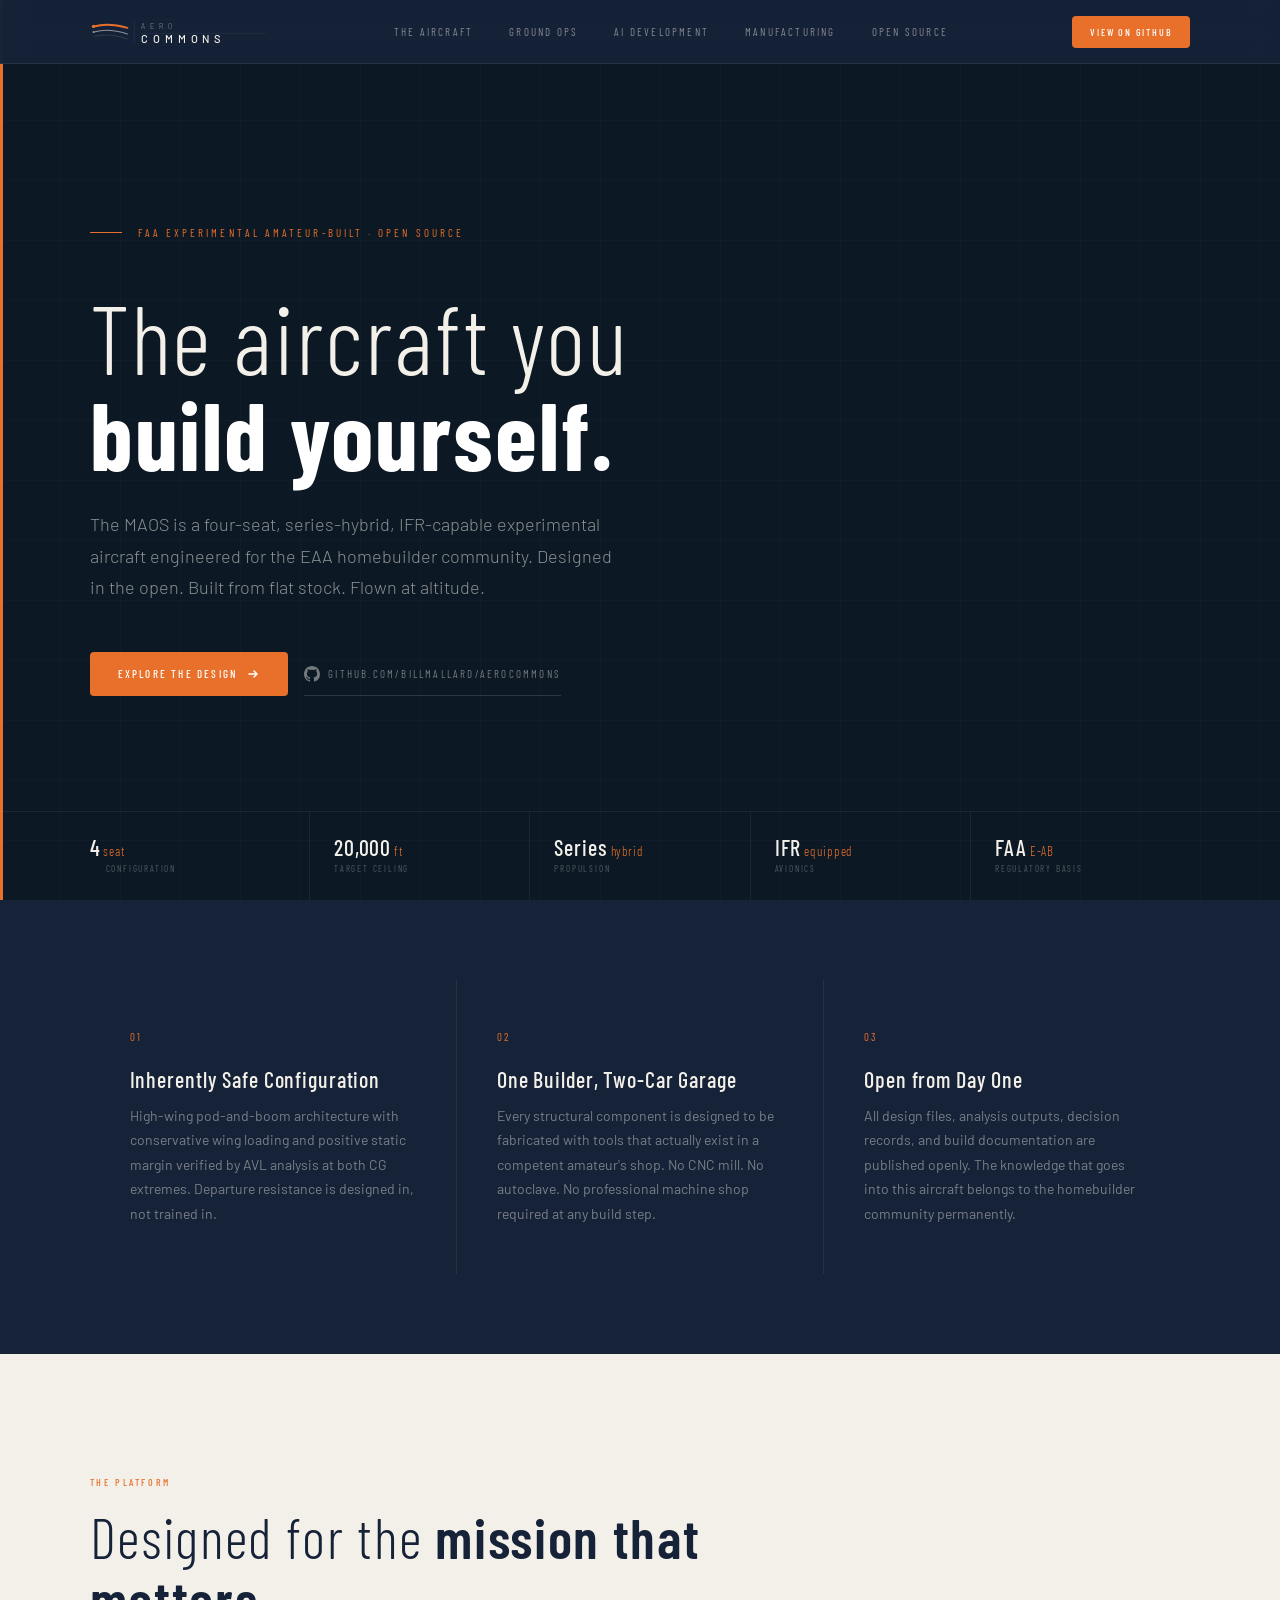
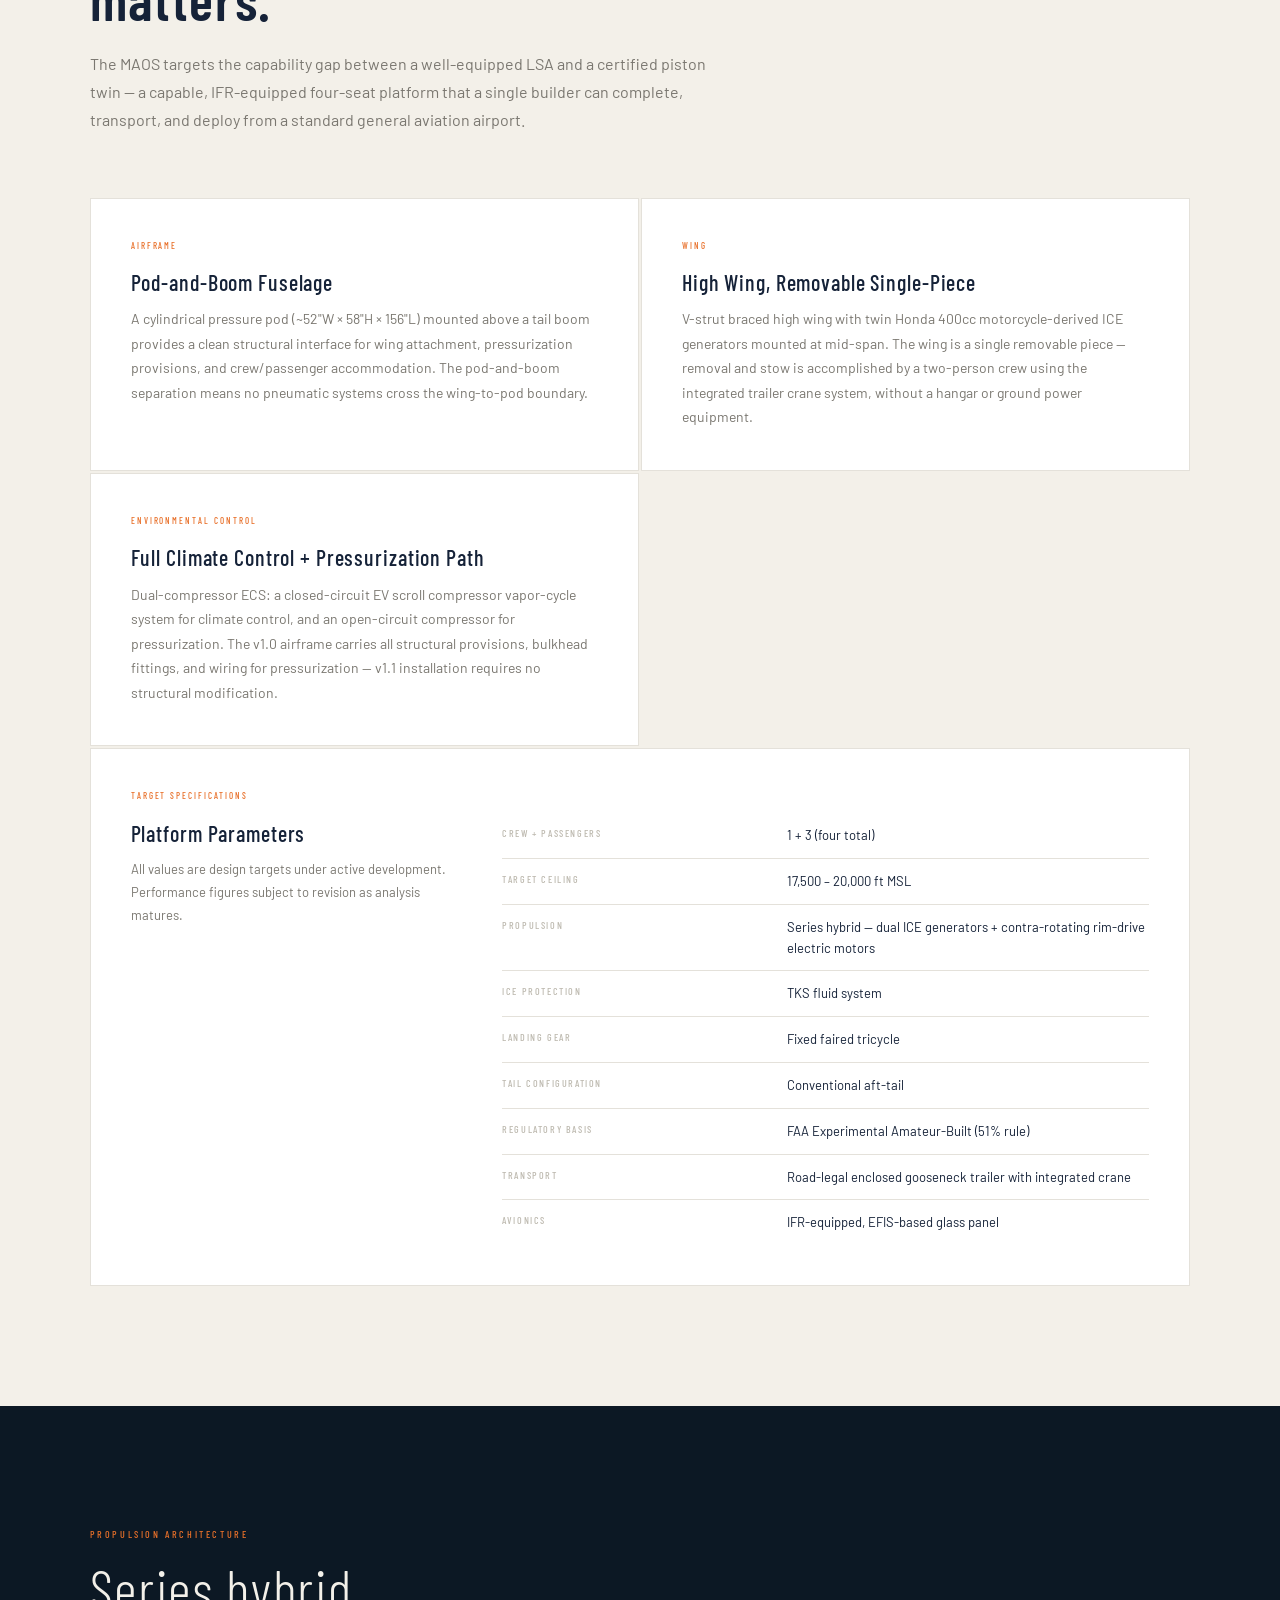
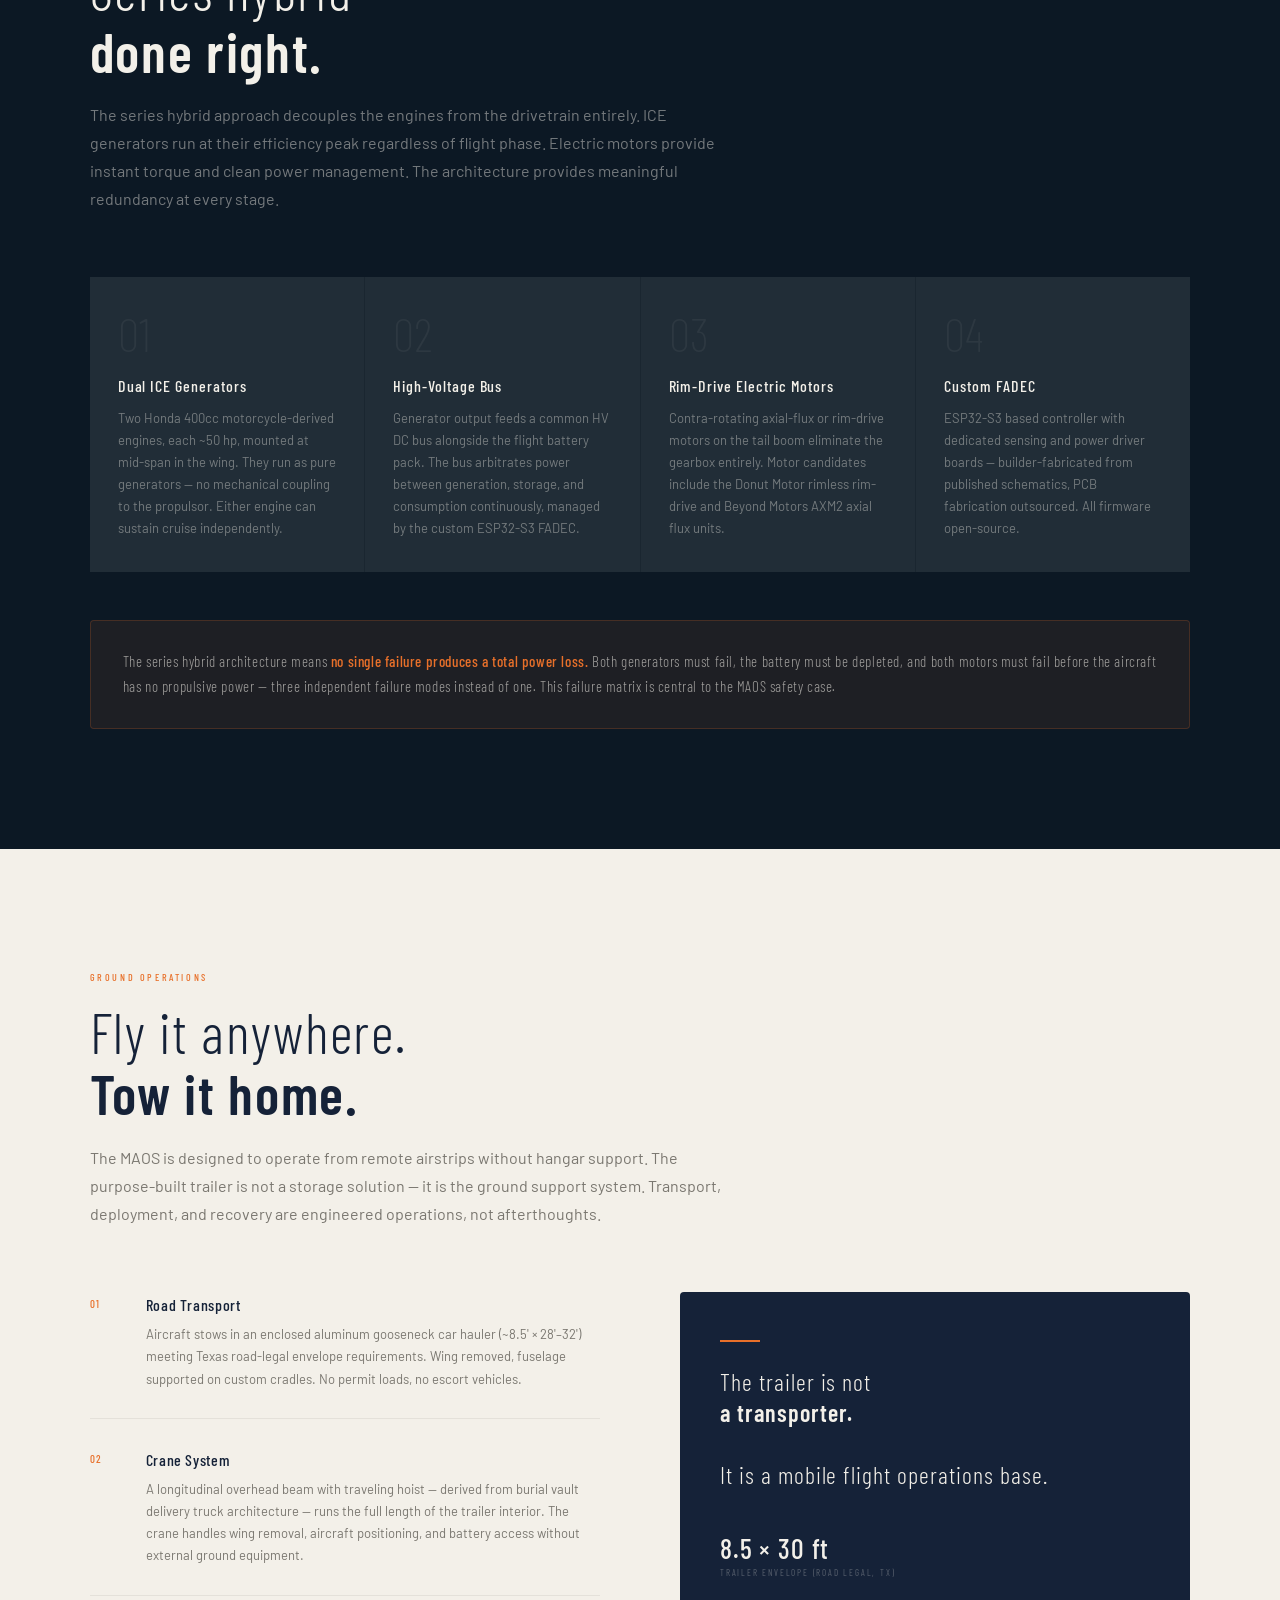
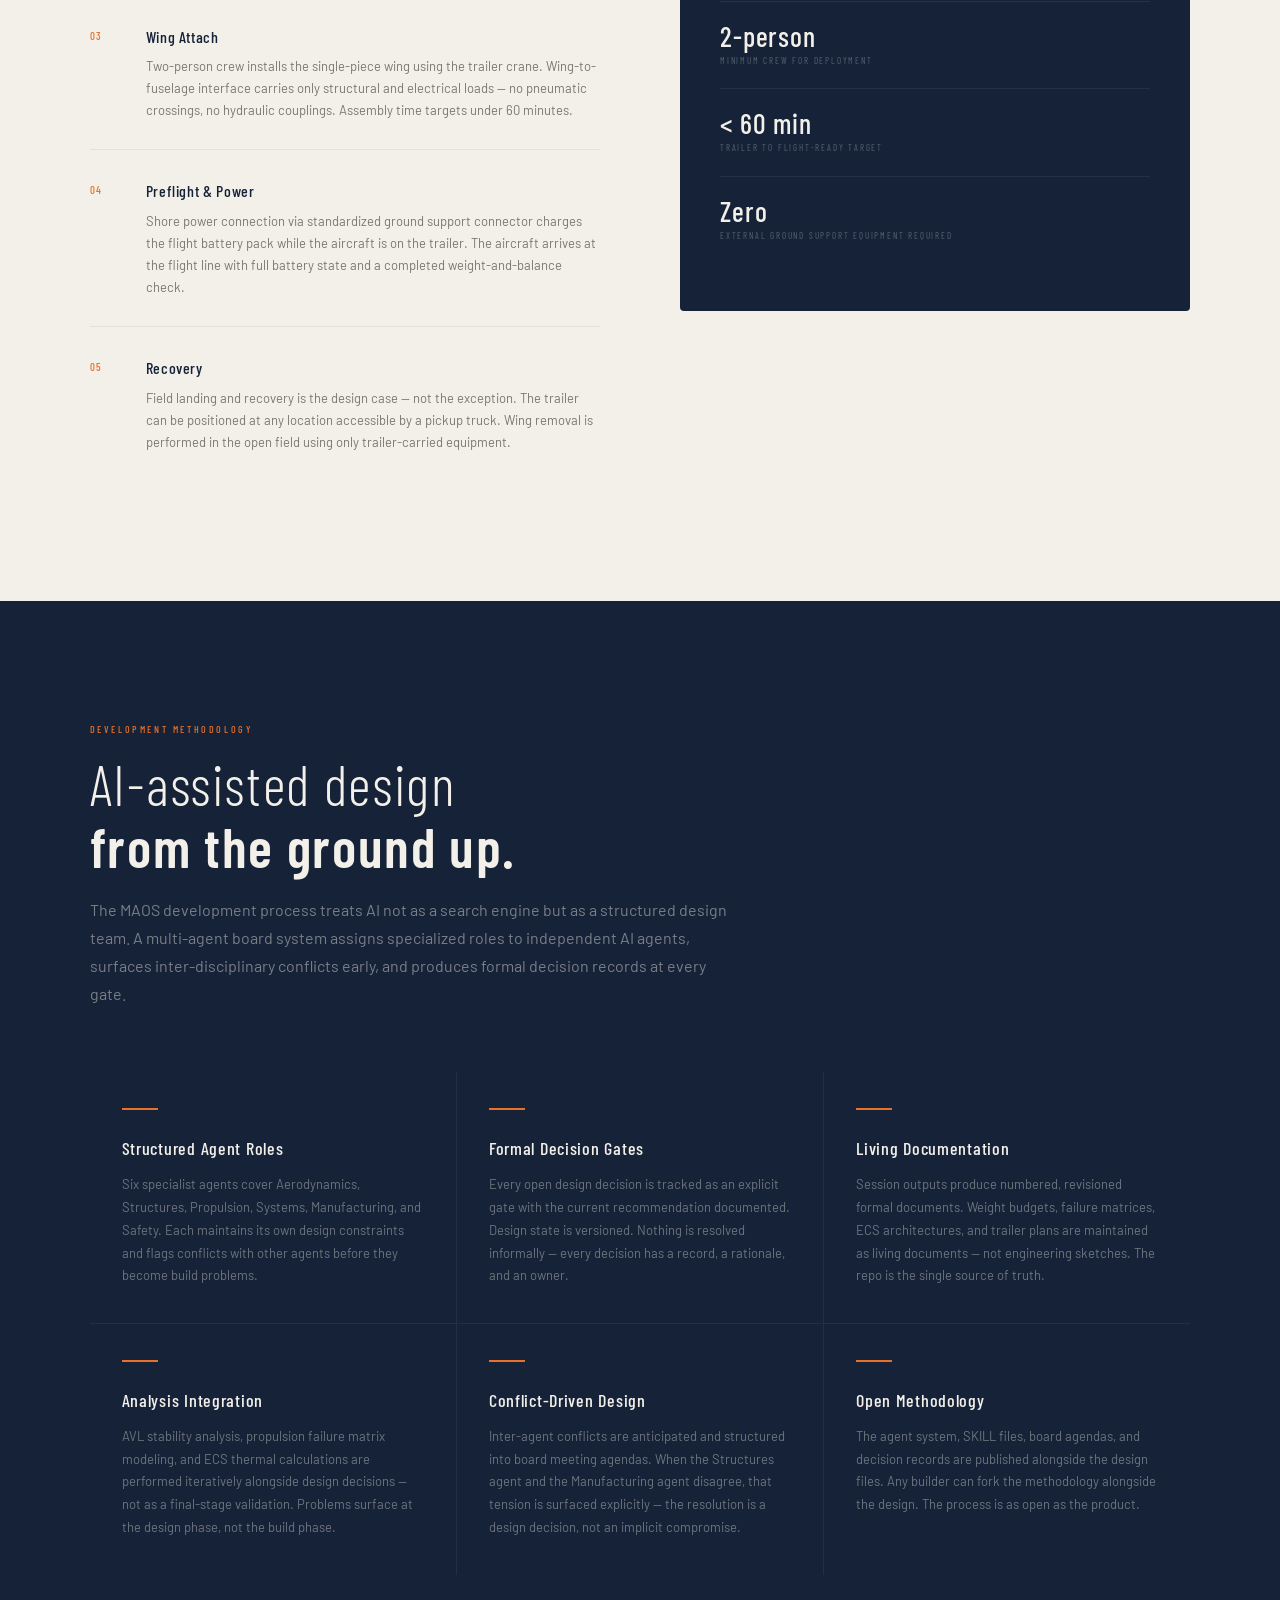
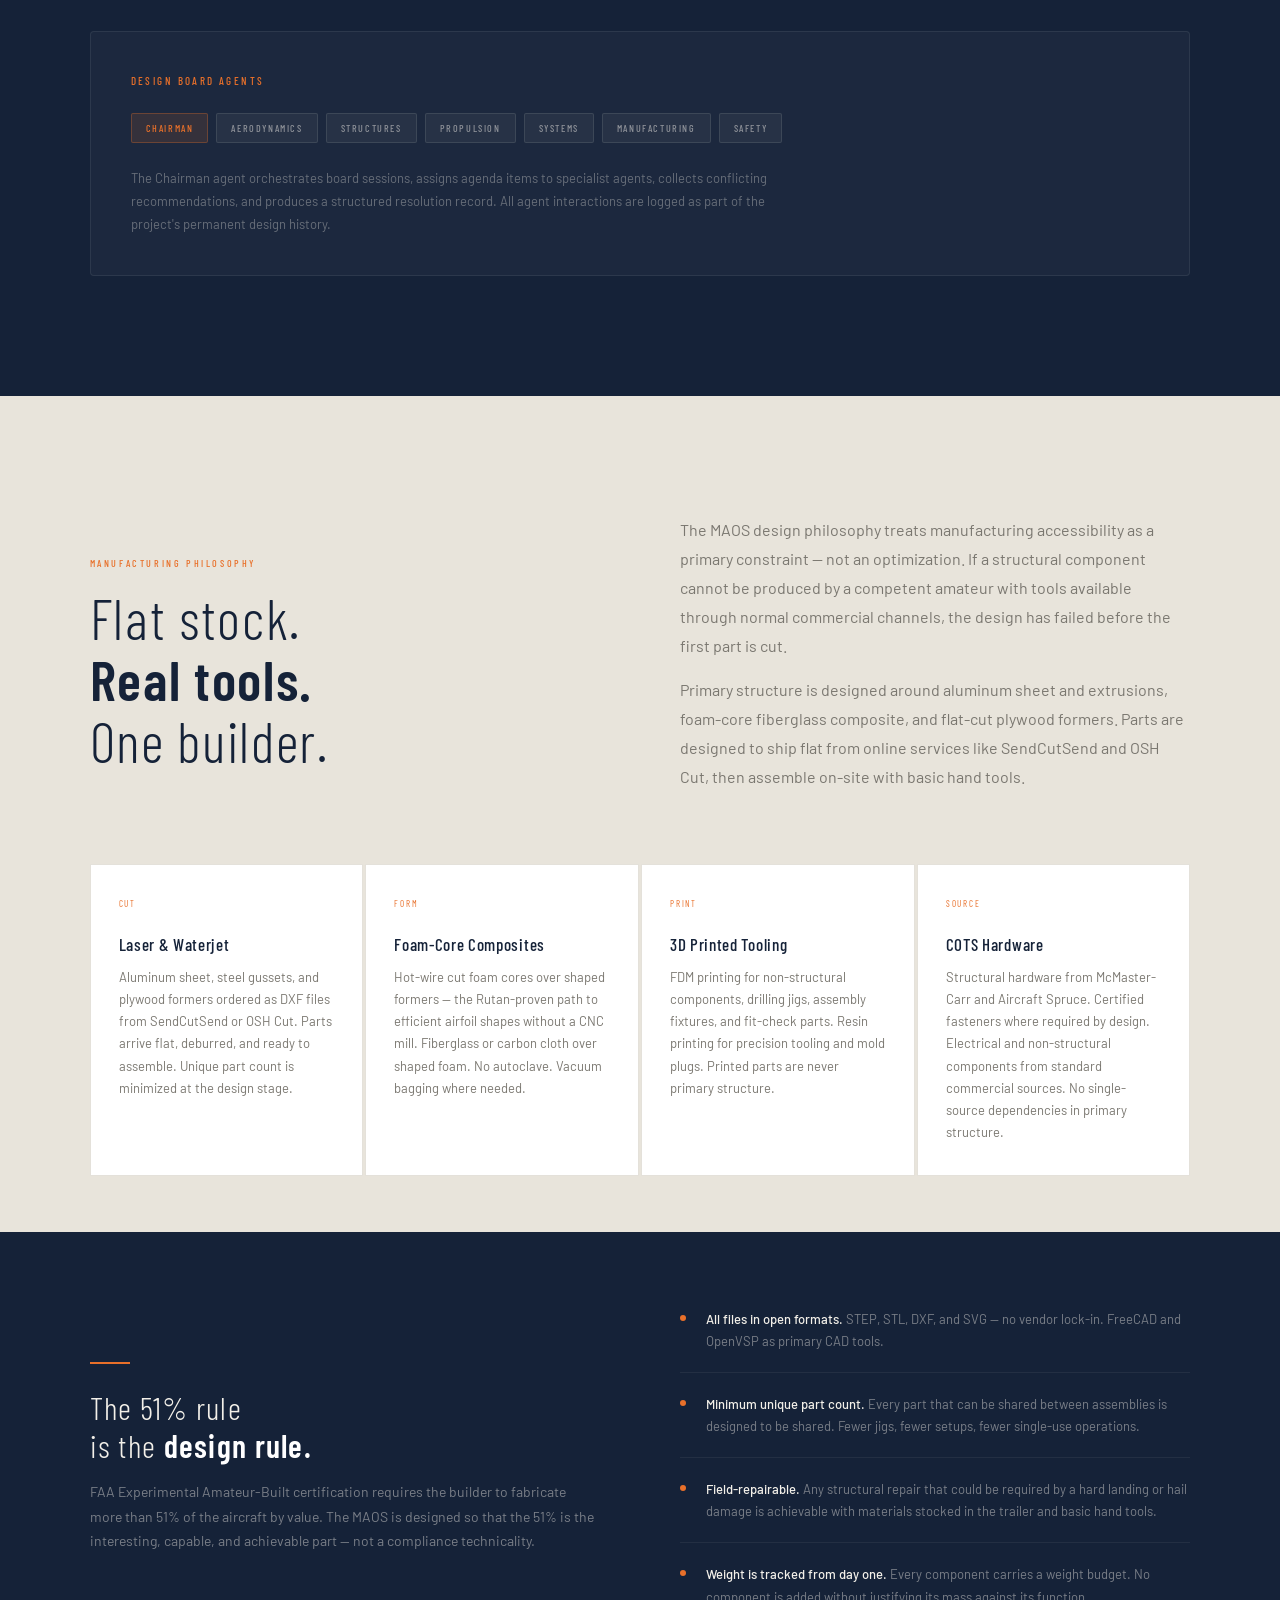
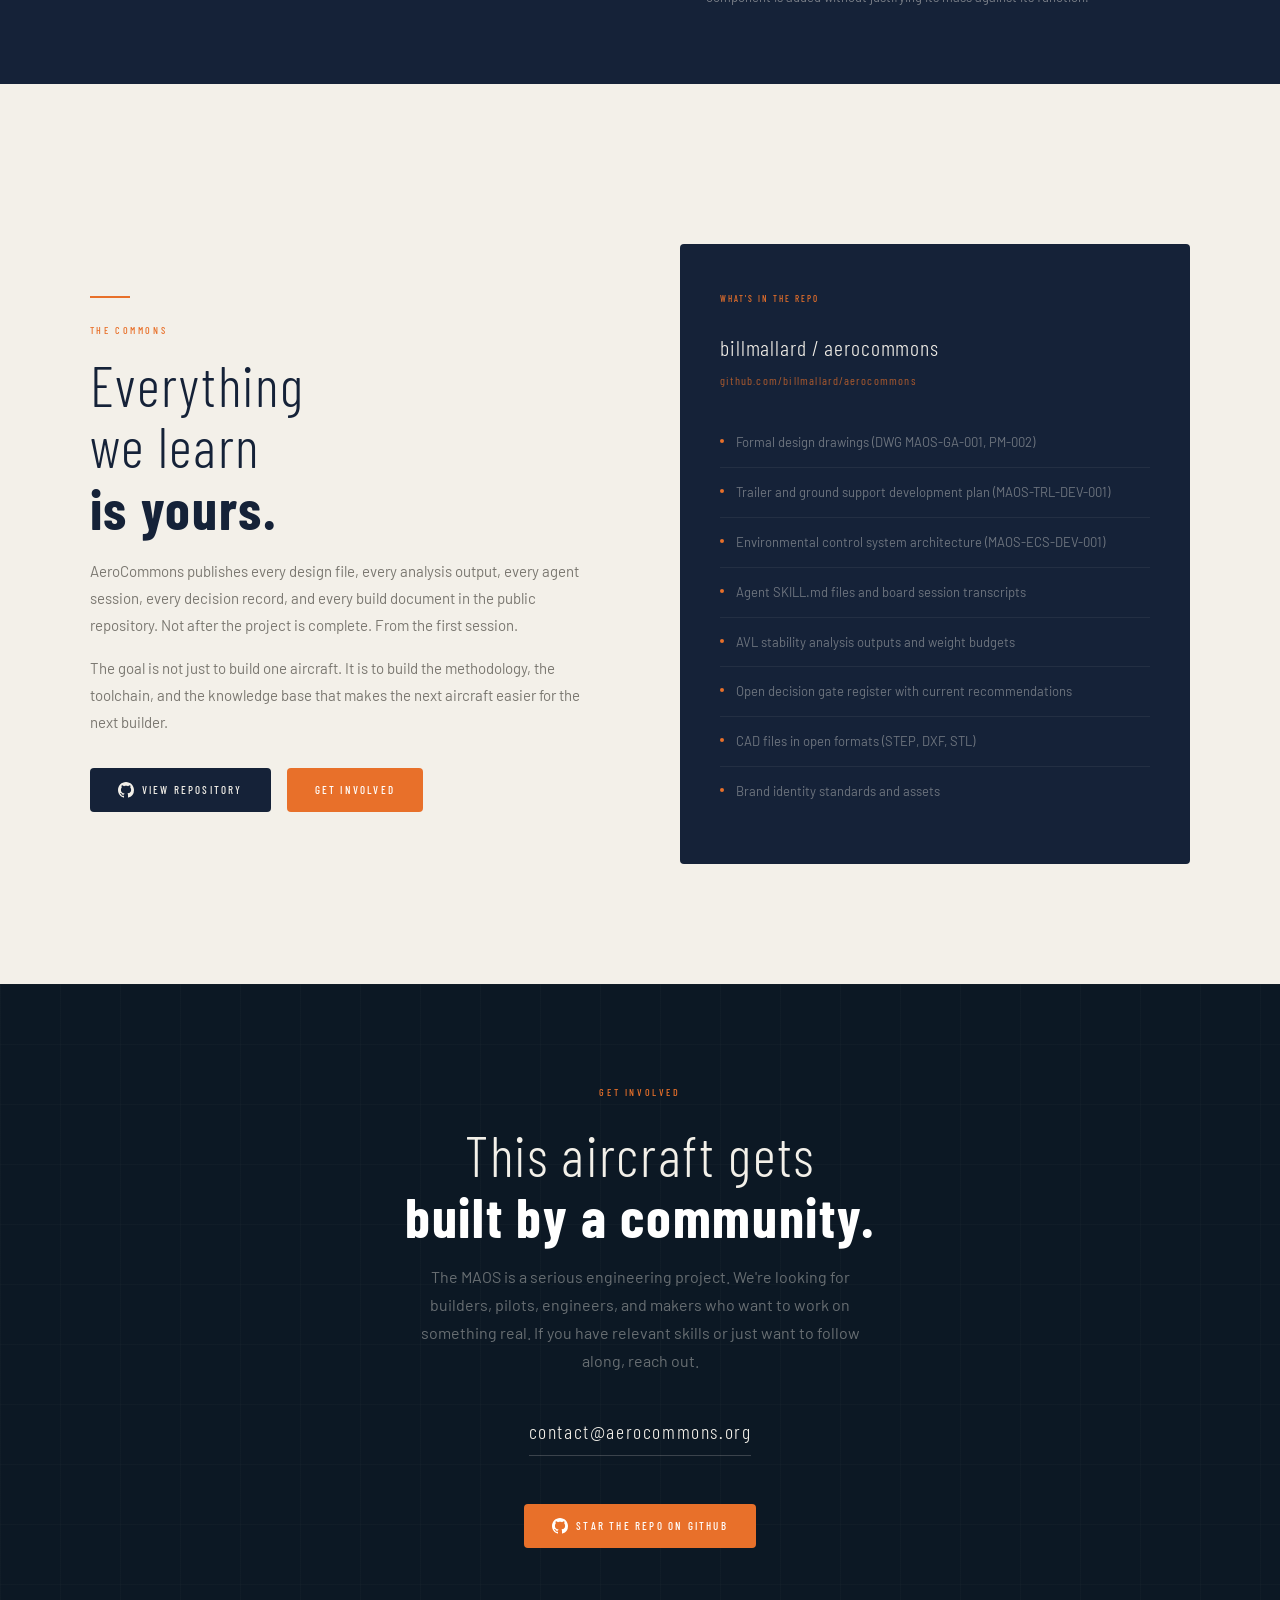
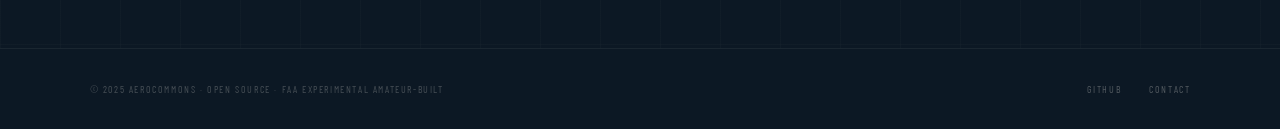
==== index.html @ 628bc87f "Website and identity assets" ====
<!DOCTYPE html>
<html lang="en">
<head>
<meta charset="UTF-8">
<meta name="viewport" content="width=device-width, initial-scale=1.0">
<meta name="description" content="AeroCommons is an open-source experimental aircraft development collective. The MAOS is a four-seat, series-hybrid, IFR-capable aircraft designed to be built by one person.">
<meta property="og:title" content="AeroCommons — Open Source Experimental Aviation">
<meta property="og:description" content="The MAOS: a four-seat, series-hybrid experimental aircraft designed for homebuilders. Open source. AI-assisted design. Flat-pack manufacturing.">
<meta property="og:type" content="website">
<title>AeroCommons — Open Source Experimental Aviation</title>
<link rel="preconnect" href="https://fonts.googleapis.com">
<link rel="preconnect" href="https://fonts.gstatic.com" crossorigin>
<link href="https://fonts.googleapis.com/css2?family=Barlow:ital,wght@0,200;0,300;0,400;0,500;0,600;1,300&family=Barlow+Condensed:wght@200;300;400;500;600;700&display=swap" rel="stylesheet">

<style>
/* ── RESET & TOKENS ── */
*, *::before, *::after { box-sizing: border-box; margin: 0; padding: 0; }

:root {
  --navy:         #152238;
  --navy-deep:    #0C1824;
  --cream:        #F3F0E9;
  --cream-dark:   #E8E4DB;
  --orange:       #E8702A;
  --orange-light: #F2956A;
  --orange-pale:  #FBE8DC;
  --gray-100:     #E4E1DA;
  --gray-300:     #BEBAB0;
  --gray-500:     #7A7770;
  --gray-700:     #3F3D39;
  --white:        #FFFFFF;
  --section-pad:  120px 7vw;
  --radius:       4px;
  --transition:   0.4s cubic-bezier(0.25, 0.46, 0.45, 0.94);
}

html { scroll-behavior: smooth; }

body {
  font-family: 'Barlow', sans-serif;
  background: var(--cream);
  color: var(--navy);
  font-size: 16px;
  line-height: 1.6;
  overflow-x: hidden;
}

/* ── SCROLLBAR ── */
::-webkit-scrollbar { width: 4px; }
::-webkit-scrollbar-track { background: var(--navy-deep); }
::-webkit-scrollbar-thumb { background: var(--orange); border-radius: 2px; }

/* ── UTILITY ── */
.condensed { font-family: 'Barlow Condensed', sans-serif; }
.tag {
  font-family: 'Barlow Condensed', sans-serif;
  font-size: 10px;
  font-weight: 500;
  letter-spacing: 0.26em;
  text-transform: uppercase;
  color: var(--orange);
}
.rule-orange {
  width: 40px;
  height: 2px;
  background: var(--orange);
  margin-bottom: 24px;
}

/* ── REVEAL ANIMATION ── */
.reveal {
  opacity: 0;
  transform: translateY(28px);
  transition: opacity 0.7s ease, transform 0.7s ease;
}
.reveal.visible {
  opacity: 1;
  transform: none;
}
.reveal-delay-1 { transition-delay: 0.1s; }
.reveal-delay-2 { transition-delay: 0.2s; }
.reveal-delay-3 { transition-delay: 0.3s; }
.reveal-delay-4 { transition-delay: 0.4s; }
.reveal-delay-5 { transition-delay: 0.5s; }

/* ══════════════════════════════════════════
   NAV
══════════════════════════════════════════ */
nav {
  position: fixed;
  top: 0;
  left: 0;
  right: 0;
  z-index: 100;
  background: rgba(21, 34, 56, 0.96);
  backdrop-filter: blur(12px);
  -webkit-backdrop-filter: blur(12px);
  border-bottom: 0.5px solid rgba(243,240,233,0.08);
  padding: 0 7vw;
  height: 64px;
  display: flex;
  align-items: center;
  justify-content: space-between;
  transition: background var(--transition);
}

.nav-logo { display: flex; align-items: center; text-decoration: none; }

.nav-links {
  display: flex;
  gap: 36px;
  align-items: center;
}

.nav-link {
  font-family: 'Barlow Condensed', sans-serif;
  font-size: 11px;
  font-weight: 400;
  letter-spacing: 0.2em;
  text-transform: uppercase;
  color: rgba(243,240,233,0.5);
  text-decoration: none;
  transition: color 0.25s;
}
.nav-link:hover { color: var(--cream); }

.nav-cta {
  font-family: 'Barlow Condensed', sans-serif;
  font-size: 10px;
  font-weight: 500;
  letter-spacing: 0.18em;
  text-transform: uppercase;
  color: var(--white);
  background: var(--orange);
  padding: 8px 18px;
  border-radius: var(--radius);
  text-decoration: none;
  transition: background 0.25s;
}
.nav-cta:hover { background: var(--orange-light); }

.nav-hamburger {
  display: none;
  flex-direction: column;
  gap: 5px;
  cursor: pointer;
  padding: 4px;
}
.nav-hamburger span {
  display: block;
  width: 24px;
  height: 1.5px;
  background: var(--cream);
  transition: all 0.3s;
}

/* ══════════════════════════════════════════
   HERO
══════════════════════════════════════════ */
#hero {
  min-height: 100vh;
  background: var(--navy-deep);
  display: flex;
  flex-direction: column;
  justify-content: center;
  padding: 120px 7vw 100px;
  position: relative;
  overflow: hidden;
}

/* Subtle grid texture */
#hero::before {
  content: '';
  position: absolute;
  inset: 0;
  background-image:
    linear-gradient(rgba(243,240,233,0.025) 1px, transparent 1px),
    linear-gradient(90deg, rgba(243,240,233,0.025) 1px, transparent 1px);
  background-size: 60px 60px;
  pointer-events: none;
}

/* Orange accent line — left edge */
#hero::after {
  content: '';
  position: absolute;
  top: 0;
  left: 0;
  width: 3px;
  height: 100%;
  background: var(--orange);
}

.hero-inner {
  max-width: 820px;
  position: relative;
  z-index: 1;
}

.hero-eyebrow {
  font-family: 'Barlow Condensed', sans-serif;
  font-size: 11px;
  font-weight: 400;
  letter-spacing: 0.28em;
  color: var(--orange);
  text-transform: uppercase;
  margin-bottom: 48px;
  display: flex;
  align-items: center;
  gap: 16px;
}

.hero-eyebrow::before {
  content: '';
  display: block;
  width: 32px;
  height: 1px;
  background: var(--orange);
}

.hero-h1 {
  font-family: 'Barlow Condensed', sans-serif;
  font-size: clamp(52px, 8vw, 96px);
  font-weight: 300;
  letter-spacing: 0.02em;
  color: var(--cream);
  line-height: 1.0;
  margin-bottom: 8px;
}

.hero-h1 strong {
  font-weight: 700;
  color: var(--white);
  display: block;
}

.hero-sub {
  font-size: clamp(15px, 1.8vw, 18px);
  font-weight: 300;
  color: rgba(243,240,233,0.55);
  line-height: 1.75;
  max-width: 540px;
  margin-top: 28px;
  margin-bottom: 48px;
}

.hero-actions {
  display: flex;
  gap: 16px;
  flex-wrap: wrap;
  align-items: center;
}

.btn-primary {
  font-family: 'Barlow Condensed', sans-serif;
  font-size: 11px;
  font-weight: 500;
  letter-spacing: 0.2em;
  text-transform: uppercase;
  background: var(--orange);
  color: var(--white);
  padding: 13px 28px;
  border-radius: var(--radius);
  text-decoration: none;
  display: inline-flex;
  align-items: center;
  gap: 8px;
  transition: background 0.25s, transform 0.2s;
}
.btn-primary:hover { background: var(--orange-light); transform: translateY(-1px); }

.btn-ghost {
  font-family: 'Barlow Condensed', sans-serif;
  font-size: 11px;
  font-weight: 400;
  letter-spacing: 0.2em;
  text-transform: uppercase;
  color: rgba(243,240,233,0.45);
  text-decoration: none;
  padding: 13px 0;
  display: inline-flex;
  align-items: center;
  gap: 8px;
  transition: color 0.25s;
  border-bottom: 0.5px solid rgba(243,240,233,0.15);
}
.btn-ghost:hover { color: var(--cream); }

/* Spec strip */
.hero-specs {
  position: absolute;
  bottom: 0;
  left: 0;
  right: 0;
  border-top: 0.5px solid rgba(243,240,233,0.07);
  display: flex;
  padding: 0 7vw;
  z-index: 1;
}

.spec-item {
  flex: 1;
  padding: 24px 0;
  border-right: 0.5px solid rgba(243,240,233,0.07);
}
.spec-item:last-child { border-right: none; }

.spec-value {
  font-family: 'Barlow Condensed', sans-serif;
  font-size: 22px;
  font-weight: 500;
  color: var(--cream);
  letter-spacing: 0.04em;
  line-height: 1;
  margin-bottom: 4px;
}

.spec-value span {
  font-size: 13px;
  font-weight: 300;
  color: var(--orange);
  margin-left: 3px;
}

.spec-label {
  font-family: 'Barlow Condensed', sans-serif;
  font-size: 9px;
  font-weight: 400;
  letter-spacing: 0.2em;
  text-transform: uppercase;
  color: rgba(243,240,233,0.3);
  padding-left: 16px;
}

.spec-item + .spec-item .spec-value,
.spec-item + .spec-item .spec-label {
  padding-left: 24px;
}

/* ══════════════════════════════════════════
   SHARED SECTION STYLES
══════════════════════════════════════════ */
section {
  padding: var(--section-pad);
}

.section-header {
  max-width: 640px;
  margin-bottom: 64px;
}

.section-header .tag {
  display: block;
  margin-bottom: 16px;
}

.section-header h2 {
  font-family: 'Barlow Condensed', sans-serif;
  font-size: clamp(36px, 5vw, 56px);
  font-weight: 300;
  letter-spacing: 0.03em;
  line-height: 1.1;
  color: var(--navy);
  margin-bottom: 20px;
}

.section-header h2 strong {
  font-weight: 600;
}

.section-header p {
  font-size: 16px;
  color: var(--gray-500);
  line-height: 1.75;
}

/* ══════════════════════════════════════════
   INTRO / MISSION BAND
══════════════════════════════════════════ */
#mission {
  background: var(--navy);
  padding: 80px 7vw;
}

.mission-grid {
  display: grid;
  grid-template-columns: 1fr 1fr 1fr;
  gap: 1px;
  background: rgba(243,240,233,0.07);
}

.mission-cell {
  background: var(--navy);
  padding: 48px 40px;
}

.mission-number {
  font-family: 'Barlow Condensed', sans-serif;
  font-size: 11px;
  font-weight: 400;
  letter-spacing: 0.2em;
  color: var(--orange);
  margin-bottom: 20px;
}

.mission-cell h3 {
  font-family: 'Barlow Condensed', sans-serif;
  font-size: 22px;
  font-weight: 500;
  letter-spacing: 0.04em;
  color: var(--cream);
  margin-bottom: 12px;
  line-height: 1.2;
}

.mission-cell p {
  font-size: 14px;
  color: rgba(243,240,233,0.45);
  line-height: 1.75;
}

/* ══════════════════════════════════════════
   THE AIRCRAFT
══════════════════════════════════════════ */
#aircraft {
  background: var(--cream);
}

.aircraft-grid {
  display: grid;
  grid-template-columns: 1fr 1fr;
  gap: 2px;
}

.aircraft-card {
  background: var(--white);
  padding: 40px;
  border: 0.5px solid var(--gray-100);
  transition: border-color 0.3s;
}
.aircraft-card:hover { border-color: var(--orange); }

.aircraft-card-tag {
  font-family: 'Barlow Condensed', sans-serif;
  font-size: 9px;
  font-weight: 500;
  letter-spacing: 0.22em;
  text-transform: uppercase;
  color: var(--orange);
  margin-bottom: 16px;
}

.aircraft-card h3 {
  font-family: 'Barlow Condensed', sans-serif;
  font-size: 22px;
  font-weight: 500;
  letter-spacing: 0.04em;
  color: var(--navy);
  margin-bottom: 12px;
  line-height: 1.2;
}

.aircraft-card p {
  font-size: 14px;
  color: var(--gray-500);
  line-height: 1.75;
}

/* Wide card spans both cols */
.aircraft-card.wide {
  grid-column: 1 / -1;
  display: grid;
  grid-template-columns: 1fr 2fr;
  gap: 48px;
  align-items: start;
}

/* Specs table */
.spec-table {
  width: 100%;
  border-collapse: collapse;
  margin-top: 24px;
}

.spec-table tr {
  border-bottom: 0.5px solid var(--gray-100);
}

.spec-table tr:last-child { border-bottom: none; }

.spec-table td {
  padding: 12px 0;
  font-size: 13px;
  vertical-align: top;
}

.spec-table td:first-child {
  font-family: 'Barlow Condensed', sans-serif;
  font-size: 10px;
  font-weight: 500;
  letter-spacing: 0.16em;
  text-transform: uppercase;
  color: var(--gray-300);
  width: 44%;
  padding-right: 16px;
}

.spec-table td:last-child {
  color: var(--navy);
  font-weight: 400;
}

/* ══════════════════════════════════════════
   PROPULSION
══════════════════════════════════════════ */
#propulsion {
  background: var(--navy-deep);
  padding: var(--section-pad);
}

#propulsion .section-header h2 { color: var(--cream); }
#propulsion .section-header p { color: rgba(243,240,233,0.45); }
#propulsion .section-header .tag { color: var(--orange); }

.prop-flow {
  display: grid;
  grid-template-columns: repeat(4, 1fr);
  gap: 1px;
  background: rgba(243,240,233,0.06);
  margin-bottom: 48px;
}

.prop-step {
  background: rgba(255,255,255,0.03);
  padding: 32px 28px;
  position: relative;
}

.prop-step-num {
  font-family: 'Barlow Condensed', sans-serif;
  font-size: 48px;
  font-weight: 200;
  color: rgba(243,240,233,0.06);
  line-height: 1;
  margin-bottom: 16px;
}

.prop-step h4 {
  font-family: 'Barlow Condensed', sans-serif;
  font-size: 16px;
  font-weight: 500;
  letter-spacing: 0.06em;
  color: var(--cream);
  margin-bottom: 8px;
}

.prop-step p {
  font-size: 13px;
  color: rgba(243,240,233,0.4);
  line-height: 1.7;
}

.prop-step-arrow {
  position: absolute;
  right: -12px;
  top: 50%;
  transform: translateY(-50%);
  width: 24px;
  height: 24px;
  z-index: 2;
  display: flex;
  align-items: center;
  justify-content: center;
}

.prop-callout {
  background: rgba(232,112,42,0.08);
  border: 0.5px solid rgba(232,112,42,0.2);
  padding: 28px 32px;
  border-radius: var(--radius);
}

.prop-callout p {
  font-family: 'Barlow Condensed', sans-serif;
  font-size: 15px;
  font-weight: 300;
  letter-spacing: 0.04em;
  color: rgba(243,240,233,0.6);
  line-height: 1.7;
}

.prop-callout strong {
  color: var(--orange);
  font-weight: 500;
}

/* ══════════════════════════════════════════
   GROUND OPS / TRAILER
══════════════════════════════════════════ */
#ground {
  background: var(--cream);
}

.ground-cols {
  display: grid;
  grid-template-columns: 1fr 1fr;
  gap: 80px;
  align-items: start;
}

.ground-steps {
  display: flex;
  flex-direction: column;
  gap: 0;
}

.ground-step {
  display: flex;
  gap: 24px;
  padding: 28px 0;
  border-bottom: 0.5px solid var(--gray-100);
}

.ground-step:first-child { padding-top: 0; }
.ground-step:last-child { border-bottom: none; }

.ground-step-num {
  font-family: 'Barlow Condensed', sans-serif;
  font-size: 11px;
  font-weight: 500;
  letter-spacing: 0.12em;
  color: var(--orange);
  min-width: 32px;
  padding-top: 3px;
}

.ground-step h4 {
  font-family: 'Barlow Condensed', sans-serif;
  font-size: 16px;
  font-weight: 500;
  letter-spacing: 0.04em;
  color: var(--navy);
  margin-bottom: 6px;
}

.ground-step p {
  font-size: 13px;
  color: var(--gray-500);
  line-height: 1.7;
}

.ground-aside {
  background: var(--navy);
  padding: 48px 40px;
  border-radius: var(--radius);
  position: sticky;
  top: 88px;
}

.ground-aside h3 {
  font-family: 'Barlow Condensed', sans-serif;
  font-size: 24px;
  font-weight: 300;
  letter-spacing: 0.04em;
  color: var(--cream);
  margin-bottom: 24px;
  line-height: 1.3;
}

.ground-aside h3 strong {
  font-weight: 600;
  display: block;
}

.ground-stat {
  padding: 20px 0;
  border-bottom: 0.5px solid rgba(243,240,233,0.07);
}
.ground-stat:last-of-type { border-bottom: none; }

.ground-stat-value {
  font-family: 'Barlow Condensed', sans-serif;
  font-size: 28px;
  font-weight: 500;
  color: var(--cream);
  letter-spacing: 0.03em;
  line-height: 1;
  margin-bottom: 4px;
}

.ground-stat-label {
  font-family: 'Barlow Condensed', sans-serif;
  font-size: 9px;
  letter-spacing: 0.2em;
  text-transform: uppercase;
  color: rgba(243,240,233,0.3);
}

/* ══════════════════════════════════════════
   AI DEVELOPMENT
══════════════════════════════════════════ */
#ai {
  background: var(--navy);
  padding: var(--section-pad);
}

#ai .section-header h2 { color: var(--cream); }
#ai .section-header p  { color: rgba(243,240,233,0.45); }

.ai-grid {
  display: grid;
  grid-template-columns: 1fr 1fr 1fr;
  gap: 1px;
  background: rgba(243,240,233,0.06);
  margin-bottom: 56px;
}

.ai-card {
  background: var(--navy);
  padding: 36px 32px;
  transition: background 0.3s;
}
.ai-card:hover { background: rgba(255,255,255,0.03); }

.ai-card-icon {
  width: 36px;
  height: 2px;
  background: var(--orange);
  margin-bottom: 24px;
}

.ai-card h4 {
  font-family: 'Barlow Condensed', sans-serif;
  font-size: 18px;
  font-weight: 500;
  letter-spacing: 0.04em;
  color: var(--cream);
  margin-bottom: 10px;
}

.ai-card p {
  font-size: 13px;
  color: rgba(243,240,233,0.4);
  line-height: 1.75;
}

.ai-board {
  background: rgba(243,240,233,0.03);
  border: 0.5px solid rgba(243,240,233,0.08);
  padding: 40px;
  border-radius: var(--radius);
}

.ai-board-title {
  font-family: 'Barlow Condensed', sans-serif;
  font-size: 11px;
  font-weight: 500;
  letter-spacing: 0.22em;
  text-transform: uppercase;
  color: var(--orange);
  margin-bottom: 24px;
}

.agent-row {
  display: flex;
  gap: 8px;
  flex-wrap: wrap;
}

.agent-pill {
  font-family: 'Barlow Condensed', sans-serif;
  font-size: 10px;
  font-weight: 500;
  letter-spacing: 0.16em;
  text-transform: uppercase;
  padding: 6px 14px;
  border-radius: 2px;
  background: rgba(243,240,233,0.05);
  border: 0.5px solid rgba(243,240,233,0.1);
  color: rgba(243,240,233,0.5);
  transition: all 0.25s;
}

.agent-pill:hover {
  background: rgba(232,112,42,0.1);
  border-color: rgba(232,112,42,0.3);
  color: var(--orange);
}

.agent-pill.chairman {
  background: rgba(232,112,42,0.12);
  border-color: rgba(232,112,42,0.3);
  color: var(--orange);
}

.ai-board-desc {
  font-size: 13px;
  color: rgba(243,240,233,0.35);
  line-height: 1.75;
  margin-top: 24px;
  max-width: 640px;
}

/* ══════════════════════════════════════════
   MANUFACTURING
══════════════════════════════════════════ */
#manufacturing {
  background: var(--cream-dark);
  padding: var(--section-pad);
}

.mfg-intro {
  display: grid;
  grid-template-columns: 1fr 1fr;
  gap: 80px;
  margin-bottom: 72px;
  align-items: end;
}

.mfg-intro p {
  font-size: 16px;
  color: var(--gray-500);
  line-height: 1.8;
}

.mfg-intro p + p { margin-top: 16px; }

.mfg-pull {
  font-family: 'Barlow Condensed', sans-serif;
  font-size: clamp(20px, 2.5vw, 26px);
  font-weight: 300;
  letter-spacing: 0.03em;
  color: var(--navy);
  line-height: 1.4;
  border-left: 3px solid var(--orange);
  padding-left: 24px;
}

.mfg-tools {
  display: grid;
  grid-template-columns: repeat(4, 1fr);
  gap: 2px;
}

.tool-card {
  background: var(--white);
  padding: 32px 28px;
  border: 0.5px solid var(--gray-100);
  transition: border-color 0.3s;
}
.tool-card:hover { border-color: var(--orange); }

.tool-card-num {
  font-family: 'Barlow Condensed', sans-serif;
  font-size: 9px;
  letter-spacing: 0.2em;
  color: var(--orange);
  text-transform: uppercase;
  margin-bottom: 20px;
}

.tool-card h4 {
  font-family: 'Barlow Condensed', sans-serif;
  font-size: 17px;
  font-weight: 500;
  letter-spacing: 0.04em;
  color: var(--navy);
  margin-bottom: 8px;
}

.tool-card p {
  font-size: 13px;
  color: var(--gray-500);
  line-height: 1.7;
}

.mfg-principle {
  margin-top: 56px;
  background: var(--navy);
  padding: 56px 7vw;
  margin-left: -7vw;
  margin-right: -7vw;
  margin-bottom: -120px;
}

.principle-grid {
  display: grid;
  grid-template-columns: 1fr 1fr;
  gap: 80px;
  align-items: center;
}

.principle-text h3 {
  font-family: 'Barlow Condensed', sans-serif;
  font-size: 32px;
  font-weight: 300;
  color: var(--cream);
  letter-spacing: 0.04em;
  margin-bottom: 16px;
  line-height: 1.2;
}

.principle-text h3 strong {
  font-weight: 600;
  color: var(--white);
}

.principle-text p {
  font-size: 14px;
  color: rgba(243,240,233,0.45);
  line-height: 1.75;
}

.principle-list {
  display: flex;
  flex-direction: column;
  gap: 0;
}

.principle-item {
  display: flex;
  gap: 20px;
  align-items: flex-start;
  padding: 20px 0;
  border-bottom: 0.5px solid rgba(243,240,233,0.06);
}

.principle-item:last-child { border-bottom: none; }

.principle-dot {
  width: 6px;
  height: 6px;
  border-radius: 50%;
  background: var(--orange);
  margin-top: 7px;
  flex-shrink: 0;
}

.principle-item p {
  font-size: 13px;
  color: rgba(243,240,233,0.45);
  line-height: 1.7;
}

.principle-item p strong {
  color: var(--cream);
  font-weight: 500;
}

/* ══════════════════════════════════════════
   OPEN SOURCE
══════════════════════════════════════════ */
#open {
  background: var(--cream);
  padding: var(--section-pad);
  padding-top: 160px;
}

.open-grid {
  display: grid;
  grid-template-columns: 1fr 1fr;
  gap: 80px;
  align-items: center;
}

.open-text h2 {
  font-family: 'Barlow Condensed', sans-serif;
  font-size: clamp(36px, 5vw, 56px);
  font-weight: 300;
  letter-spacing: 0.03em;
  color: var(--navy);
  line-height: 1.1;
  margin-bottom: 20px;
}

.open-text h2 strong { font-weight: 700; }

.open-text p {
  font-size: 15px;
  color: var(--gray-500);
  line-height: 1.8;
  margin-bottom: 16px;
}

.open-actions {
  display: flex;
  gap: 16px;
  flex-wrap: wrap;
  margin-top: 32px;
}

.btn-navy {
  font-family: 'Barlow Condensed', sans-serif;
  font-size: 11px;
  font-weight: 500;
  letter-spacing: 0.2em;
  text-transform: uppercase;
  background: var(--navy);
  color: var(--cream);
  padding: 13px 28px;
  border-radius: var(--radius);
  text-decoration: none;
  display: inline-flex;
  align-items: center;
  gap: 8px;
  transition: background 0.25s, transform 0.2s;
}
.btn-navy:hover { background: var(--navy-deep); transform: translateY(-1px); }

.open-card {
  background: var(--navy);
  padding: 48px 40px;
  border-radius: var(--radius);
}

.open-card-tag {
  font-family: 'Barlow Condensed', sans-serif;
  font-size: 9px;
  font-weight: 500;
  letter-spacing: 0.22em;
  text-transform: uppercase;
  color: var(--orange);
  margin-bottom: 24px;
}

.open-card h3 {
  font-family: 'Barlow Condensed', sans-serif;
  font-size: 22px;
  font-weight: 300;
  color: var(--cream);
  letter-spacing: 0.04em;
  margin-bottom: 6px;
}

.repo-url {
  font-family: 'Barlow Condensed', sans-serif;
  font-size: 12px;
  letter-spacing: 0.1em;
  color: rgba(232,112,42,0.7);
  margin-bottom: 28px;
}

.open-card-list {
  list-style: none;
  display: flex;
  flex-direction: column;
  gap: 0;
}

.open-card-list li {
  font-size: 13px;
  color: rgba(243,240,233,0.4);
  padding: 14px 0;
  border-bottom: 0.5px solid rgba(243,240,233,0.06);
  display: flex;
  align-items: flex-start;
  gap: 12px;
  line-height: 1.6;
}

.open-card-list li:last-child { border-bottom: none; }

.open-card-list li::before {
  content: '';
  display: block;
  width: 4px;
  height: 4px;
  border-radius: 50%;
  background: var(--orange);
  margin-top: 7px;
  flex-shrink: 0;
}

/* ══════════════════════════════════════════
   CONTACT
══════════════════════════════════════════ */
#contact {
  background: var(--navy-deep);
  padding: 100px 7vw;
  text-align: center;
  position: relative;
  overflow: hidden;
}

#contact::before {
  content: '';
  position: absolute;
  inset: 0;
  background-image:
    linear-gradient(rgba(243,240,233,0.02) 1px, transparent 1px),
    linear-gradient(90deg, rgba(243,240,233,0.02) 1px, transparent 1px);
  background-size: 60px 60px;
  pointer-events: none;
}

.contact-inner { position: relative; z-index: 1; }

.contact-inner .tag { margin-bottom: 24px; display: block; }

.contact-inner h2 {
  font-family: 'Barlow Condensed', sans-serif;
  font-size: clamp(36px, 5vw, 56px);
  font-weight: 300;
  letter-spacing: 0.03em;
  color: var(--cream);
  line-height: 1.1;
  margin-bottom: 16px;
}

.contact-inner h2 strong {
  font-weight: 700;
  color: var(--white);
}

.contact-inner > p {
  font-size: 16px;
  color: rgba(243,240,233,0.4);
  line-height: 1.75;
  max-width: 480px;
  margin: 0 auto 40px;
}

.contact-email {
  display: inline-flex;
  align-items: center;
  gap: 12px;
  font-family: 'Barlow Condensed', sans-serif;
  font-size: 20px;
  font-weight: 300;
  letter-spacing: 0.08em;
  color: var(--cream);
  text-decoration: none;
  border-bottom: 0.5px solid rgba(243,240,233,0.2);
  padding-bottom: 8px;
  transition: color 0.25s, border-color 0.25s;
  margin-bottom: 40px;
}

.contact-email:hover {
  color: var(--orange);
  border-color: var(--orange);
}

/* ══════════════════════════════════════════
   FOOTER
══════════════════════════════════════════ */
footer {
  background: var(--navy-deep);
  border-top: 0.5px solid rgba(243,240,233,0.06);
  padding: 32px 7vw;
  display: flex;
  justify-content: space-between;
  align-items: center;
  flex-wrap: wrap;
  gap: 16px;
}

.footer-left {
  font-family: 'Barlow Condensed', sans-serif;
  font-size: 10px;
  letter-spacing: 0.16em;
  color: rgba(243,240,233,0.25);
  text-transform: uppercase;
}

.footer-links {
  display: flex;
  gap: 28px;
}

.footer-link {
  font-family: 'Barlow Condensed', sans-serif;
  font-size: 10px;
  letter-spacing: 0.16em;
  text-transform: uppercase;
  color: rgba(243,240,233,0.3);
  text-decoration: none;
  transition: color 0.25s;
}
.footer-link:hover { color: var(--orange); }

/* ══════════════════════════════════════════
   RESPONSIVE
══════════════════════════════════════════ */
@media (max-width: 900px) {
  :root { --section-pad: 80px 6vw; }

  .nav-links { display: none; }
  .nav-links.open {
    display: flex;
    flex-direction: column;
    position: fixed;
    top: 64px;
    left: 0;
    right: 0;
    background: rgba(12,24,36,0.98);
    padding: 24px 7vw 32px;
    gap: 20px;
    border-bottom: 0.5px solid rgba(243,240,233,0.07);
  }
  .nav-cta { display: none; }
  .nav-hamburger { display: flex; }

  .mission-grid { grid-template-columns: 1fr; }
  .aircraft-grid { grid-template-columns: 1fr; }
  .aircraft-card.wide { grid-template-columns: 1fr; gap: 24px; }
  .prop-flow { grid-template-columns: 1fr 1fr; }
  .ground-cols { grid-template-columns: 1fr; gap: 48px; }
  .ground-aside { position: static; }
  .ai-grid { grid-template-columns: 1fr; }
  .mfg-intro { grid-template-columns: 1fr; gap: 40px; }
  .mfg-tools { grid-template-columns: 1fr 1fr; }
  .open-grid { grid-template-columns: 1fr; gap: 48px; }
  .principle-grid { grid-template-columns: 1fr; gap: 48px; }
  .hero-specs { position: static; margin-top: 60px; flex-wrap: wrap; }
  .spec-item { min-width: 140px; border-right: none; border-bottom: 0.5px solid rgba(243,240,233,0.07); }
  #hero { padding-bottom: 40px; }
}

@media (max-width: 600px) {
  .mfg-tools { grid-template-columns: 1fr; }
  .prop-flow { grid-template-columns: 1fr; }
  footer { flex-direction: column; align-items: flex-start; }
}
</style>
</head>
<body>

<!-- ══════════════════════════════════════════
     NAV
══════════════════════════════════════════ -->
<nav id="navbar">
  <a href="#hero" class="nav-logo" aria-label="AeroCommons home">
    <svg viewBox="0 0 260 52" width="180" aria-hidden="true">
      <path d="M6,18 Q26,12 54,20" fill="none" stroke="#E8702A" stroke-width="2.8" stroke-linecap="round"/>
      <path d="M6,26 Q27,20 54,29" fill="none" stroke="#F3F0E9" stroke-width="1.5" stroke-linecap="round" opacity="0.55"/>
      <path d="M7,32 Q28,27 54,36" fill="none" stroke="#F3F0E9" stroke-width="0.7" stroke-linecap="round" opacity="0.28"/>
      <circle cx="5" cy="18" r="2.4" fill="#E8702A"/>
      <circle cx="5" cy="26" r="1.4" fill="#F3F0E9" opacity="0.55"/>
      <line x1="64" y1="8" x2="64" y2="44" stroke="#F3F0E9" stroke-width="0.4" opacity="0.2"/>
      <text x="74" y="22" font-family="'Barlow', sans-serif" font-size="10" font-weight="300" letter-spacing="7" fill="#F3F0E9" opacity="0.60">AERO</text>
      <line x1="74" y1="28" x2="254" y2="28" stroke="#F3F0E9" stroke-width="0.4" opacity="0.18"/>
      <text x="74" y="42" font-family="'Barlow', sans-serif" font-size="16" font-weight="500" letter-spacing="7" fill="#F3F0E9">COMMONS</text>
    </svg>
  </a>

  <div class="nav-links" id="nav-links">
    <a href="#aircraft" class="nav-link">The Aircraft</a>
    <a href="#ground" class="nav-link">Ground Ops</a>
    <a href="#ai" class="nav-link">AI Development</a>
    <a href="#manufacturing" class="nav-link">Manufacturing</a>
    <a href="#open" class="nav-link">Open Source</a>
  </div>

  <a href="https://github.com/billmallard/aerocommons" class="nav-cta" target="_blank" rel="noopener">View on GitHub</a>

  <div class="nav-hamburger" id="hamburger" aria-label="Toggle menu" role="button" tabindex="0">
    <span></span><span></span><span></span>
  </div>
</nav>


<!-- ══════════════════════════════════════════
     HERO
══════════════════════════════════════════ -->
<section id="hero">
  <div class="hero-inner">
    <div class="hero-eyebrow reveal">FAA Experimental Amateur-Built · Open Source</div>

    <h1 class="hero-h1 reveal reveal-delay-1">
      The aircraft you<br>
      <strong>build yourself.</strong>
    </h1>

    <p class="hero-sub reveal reveal-delay-2">
      The MAOS is a four-seat, series-hybrid, IFR-capable experimental aircraft engineered for the EAA homebuilder community. Designed in the open. Built from flat stock. Flown at altitude.
    </p>

    <div class="hero-actions reveal reveal-delay-3">
      <a href="#aircraft" class="btn-primary">
        Explore the Design
        <svg width="14" height="14" viewBox="0 0 14 14" fill="none" aria-hidden="true">
          <path d="M3 7h8M8 4l3 3-3 3" stroke="currentColor" stroke-width="1.5" stroke-linecap="round" stroke-linejoin="round"/>
        </svg>
      </a>
      <a href="https://github.com/billmallard/aerocommons" class="btn-ghost" target="_blank" rel="noopener">
        <svg width="16" height="16" viewBox="0 0 16 16" fill="currentColor" aria-hidden="true">
          <path d="M8 0C3.58 0 0 3.58 0 8c0 3.54 2.29 6.53 5.47 7.59.4.07.55-.17.55-.38 0-.19-.01-.82-.01-1.49-2.01.37-2.53-.49-2.69-.94-.09-.23-.48-.94-.82-1.13-.28-.15-.68-.52-.01-.53.63-.01 1.08.58 1.23.82.72 1.21 1.87.87 2.33.66.07-.52.28-.87.51-1.07-1.78-.2-3.64-.89-3.64-3.95 0-.87.31-1.59.82-2.15-.08-.2-.36-1.02.08-2.12 0 0 .67-.21 2.2.82.64-.18 1.32-.27 2-.27.68 0 1.36.09 2 .27 1.53-1.04 2.2-.82 2.2-.82.44 1.1.16 1.92.08 2.12.51.56.82 1.27.82 2.15 0 3.07-1.87 3.75-3.65 3.95.29.25.54.73.54 1.48 0 1.07-.01 1.93-.01 2.2 0 .21.15.46.55.38A8.013 8.013 0 0016 8c0-4.42-3.58-8-8-8z"/>
        </svg>
        github.com/billmallard/aerocommons
      </a>
    </div>
  </div>

  <div class="hero-specs reveal reveal-delay-4">
    <div class="spec-item">
      <div class="spec-value">4<span>seat</span></div>
      <div class="spec-label">Configuration</div>
    </div>
    <div class="spec-item">
      <div class="spec-value">20,000<span>ft</span></div>
      <div class="spec-label">Target ceiling</div>
    </div>
    <div class="spec-item">
      <div class="spec-value">Series<span>hybrid</span></div>
      <div class="spec-label">Propulsion</div>
    </div>
    <div class="spec-item">
      <div class="spec-value">IFR<span>equipped</span></div>
      <div class="spec-label">Avionics</div>
    </div>
    <div class="spec-item">
      <div class="spec-value">FAA<span>E-AB</span></div>
      <div class="spec-label">Regulatory basis</div>
    </div>
  </div>
</section>


<!-- ══════════════════════════════════════════
     MISSION BAND
══════════════════════════════════════════ -->
<section id="mission" aria-label="Project pillars">
  <div class="mission-grid">
    <div class="mission-cell reveal">
      <div class="mission-number">01</div>
      <h3>Inherently Safe Configuration</h3>
      <p>High-wing pod-and-boom architecture with conservative wing loading and positive static margin verified by AVL analysis at both CG extremes. Departure resistance is designed in, not trained in.</p>
    </div>
    <div class="mission-cell reveal reveal-delay-1">
      <div class="mission-number">02</div>
      <h3>One Builder, Two-Car Garage</h3>
      <p>Every structural component is designed to be fabricated with tools that actually exist in a competent amateur's shop. No CNC mill. No autoclave. No professional machine shop required at any build step.</p>
    </div>
    <div class="mission-cell reveal reveal-delay-2">
      <div class="mission-number">03</div>
      <h3>Open from Day One</h3>
      <p>All design files, analysis outputs, decision records, and build documentation are published openly. The knowledge that goes into this aircraft belongs to the homebuilder community permanently.</p>
    </div>
  </div>
</section>


<!-- ══════════════════════════════════════════
     THE AIRCRAFT
══════════════════════════════════════════ -->
<section id="aircraft">
  <div class="section-header reveal">
    <span class="tag">The Platform</span>
    <h2>Designed for the <strong>mission that matters.</strong></h2>
    <p>The MAOS targets the capability gap between a well-equipped LSA and a certified piston twin — a capable, IFR-equipped four-seat platform that a single builder can complete, transport, and deploy from a standard general aviation airport.</p>
  </div>

  <div class="aircraft-grid">

    <div class="aircraft-card reveal">
      <div class="aircraft-card-tag">Airframe</div>
      <h3>Pod-and-Boom Fuselage</h3>
      <p>A cylindrical pressure pod (~52"W × 58"H × 156"L) mounted above a tail boom provides a clean structural interface for wing attachment, pressurization provisions, and crew/passenger accommodation. The pod-and-boom separation means no pneumatic systems cross the wing-to-pod boundary.</p>
    </div>

    <div class="aircraft-card reveal reveal-delay-1">
      <div class="aircraft-card-tag">Wing</div>
      <h3>High Wing, Removable Single-Piece</h3>
      <p>V-strut braced high wing with twin Honda 400cc motorcycle-derived ICE generators mounted at mid-span. The wing is a single removable piece — removal and stow is accomplished by a two-person crew using the integrated trailer crane system, without a hangar or ground power equipment.</p>
    </div>

    <div class="aircraft-card reveal reveal-delay-2">
      <div class="aircraft-card-tag">Environmental Control</div>
      <h3>Full Climate Control + Pressurization Path</h3>
      <p>Dual-compressor ECS: a closed-circuit EV scroll compressor vapor-cycle system for climate control, and an open-circuit compressor for pressurization. The v1.0 airframe carries all structural provisions, bulkhead fittings, and wiring for pressurization — v1.1 installation requires no structural modification.</p>
    </div>

    <div class="aircraft-card wide reveal reveal-delay-3">
      <div>
        <div class="aircraft-card-tag">Target Specifications</div>
        <h3>Platform Parameters</h3>
        <p style="font-size:13px;color:var(--gray-500);line-height:1.75;margin-top:8px;">All values are design targets under active development. Performance figures subject to revision as analysis matures.</p>
      </div>
      <table class="spec-table">
        <tr><td>Crew + Passengers</td><td>1 + 3 (four total)</td></tr>
        <tr><td>Target Ceiling</td><td>17,500 – 20,000 ft MSL</td></tr>
        <tr><td>Propulsion</td><td>Series hybrid — dual ICE generators + contra-rotating rim-drive electric motors</td></tr>
        <tr><td>Ice Protection</td><td>TKS fluid system</td></tr>
        <tr><td>Landing Gear</td><td>Fixed faired tricycle</td></tr>
        <tr><td>Tail Configuration</td><td>Conventional aft-tail</td></tr>
        <tr><td>Regulatory Basis</td><td>FAA Experimental Amateur-Built (51% rule)</td></tr>
        <tr><td>Transport</td><td>Road-legal enclosed gooseneck trailer with integrated crane</td></tr>
        <tr><td>Avionics</td><td>IFR-equipped, EFIS-based glass panel</td></tr>
      </table>
    </div>

  </div>
</section>


<!-- ══════════════════════════════════════════
     PROPULSION
══════════════════════════════════════════ -->
<section id="propulsion">
  <div class="section-header reveal">
    <span class="tag">Propulsion Architecture</span>
    <h2>Series hybrid<br><strong>done right.</strong></h2>
    <p>The series hybrid approach decouples the engines from the drivetrain entirely. ICE generators run at their efficiency peak regardless of flight phase. Electric motors provide instant torque and clean power management. The architecture provides meaningful redundancy at every stage.</p>
  </div>

  <div class="prop-flow">
    <div class="prop-step reveal">
      <div class="prop-step-num">01</div>
      <h4>Dual ICE Generators</h4>
      <p>Two Honda 400cc motorcycle-derived engines, each ~50 hp, mounted at mid-span in the wing. They run as pure generators — no mechanical coupling to the propulsor. Either engine can sustain cruise independently.</p>
    </div>
    <div class="prop-step reveal reveal-delay-1">
      <div class="prop-step-num">02</div>
      <h4>High-Voltage Bus</h4>
      <p>Generator output feeds a common HV DC bus alongside the flight battery pack. The bus arbitrates power between generation, storage, and consumption continuously, managed by the custom ESP32-S3 FADEC.</p>
    </div>
    <div class="prop-step reveal reveal-delay-2">
      <div class="prop-step-num">03</div>
      <h4>Rim-Drive Electric Motors</h4>
      <p>Contra-rotating axial-flux or rim-drive motors on the tail boom eliminate the gearbox entirely. Motor candidates include the Donut Motor rimless rim-drive and Beyond Motors AXM2 axial flux units.</p>
    </div>
    <div class="prop-step reveal reveal-delay-3">
      <div class="prop-step-num">04</div>
      <h4>Custom FADEC</h4>
      <p>ESP32-S3 based controller with dedicated sensing and power driver boards — builder-fabricated from published schematics, PCB fabrication outsourced. All firmware open-source.</p>
    </div>
  </div>

  <div class="prop-callout reveal reveal-delay-2">
    <p>The series hybrid architecture means <strong>no single failure produces a total power loss.</strong> Both generators must fail, the battery must be depleted, and both motors must fail before the aircraft has no propulsive power — three independent failure modes instead of one. This failure matrix is central to the MAOS safety case.</p>
  </div>
</section>


<!-- ══════════════════════════════════════════
     GROUND OPS
══════════════════════════════════════════ -->
<section id="ground">
  <div class="section-header reveal">
    <span class="tag">Ground Operations</span>
    <h2>Fly it anywhere.<br><strong>Tow it home.</strong></h2>
    <p>The MAOS is designed to operate from remote airstrips without hangar support. The purpose-built trailer is not a storage solution — it is the ground support system. Transport, deployment, and recovery are engineered operations, not afterthoughts.</p>
  </div>

  <div class="ground-cols">
    <div class="ground-steps">

      <div class="ground-step reveal">
        <div class="ground-step-num">01</div>
        <div>
          <h4>Road Transport</h4>
          <p>Aircraft stows in an enclosed aluminum gooseneck car hauler (~8.5' × 28'–32') meeting Texas road-legal envelope requirements. Wing removed, fuselage supported on custom cradles. No permit loads, no escort vehicles.</p>
        </div>
      </div>

      <div class="ground-step reveal reveal-delay-1">
        <div class="ground-step-num">02</div>
        <div>
          <h4>Crane System</h4>
          <p>A longitudinal overhead beam with traveling hoist — derived from burial vault delivery truck architecture — runs the full length of the trailer interior. The crane handles wing removal, aircraft positioning, and battery access without external ground equipment.</p>
        </div>
      </div>

      <div class="ground-step reveal reveal-delay-2">
        <div class="ground-step-num">03</div>
        <div>
          <h4>Wing Attach</h4>
          <p>Two-person crew installs the single-piece wing using the trailer crane. Wing-to-fuselage interface carries only structural and electrical loads — no pneumatic crossings, no hydraulic couplings. Assembly time targets under 60 minutes.</p>
        </div>
      </div>

      <div class="ground-step reveal reveal-delay-3">
        <div class="ground-step-num">04</div>
        <div>
          <h4>Preflight & Power</h4>
          <p>Shore power connection via standardized ground support connector charges the flight battery pack while the aircraft is on the trailer. The aircraft arrives at the flight line with full battery state and a completed weight-and-balance check.</p>
        </div>
      </div>

      <div class="ground-step reveal reveal-delay-4">
        <div class="ground-step-num">05</div>
        <div>
          <h4>Recovery</h4>
          <p>Field landing and recovery is the design case — not the exception. The trailer can be positioned at any location accessible by a pickup truck. Wing removal is performed in the open field using only trailer-carried equipment.</p>
        </div>
      </div>

    </div>

    <div class="ground-aside reveal reveal-delay-2">
      <div class="rule-orange"></div>
      <h3>The trailer is not<br><strong>a transporter.</strong><br>It is a mobile flight operations base.</h3>

      <div class="ground-stat">
        <div class="ground-stat-value">8.5 × 30 ft</div>
        <div class="ground-stat-label">Trailer envelope (road legal, TX)</div>
      </div>
      <div class="ground-stat">
        <div class="ground-stat-value">2-person</div>
        <div class="ground-stat-label">Minimum crew for deployment</div>
      </div>
      <div class="ground-stat">
        <div class="ground-stat-value">&lt; 60 min</div>
        <div class="ground-stat-label">Trailer to flight-ready target</div>
      </div>
      <div class="ground-stat">
        <div class="ground-stat-value">Zero</div>
        <div class="ground-stat-label">External ground support equipment required</div>
      </div>
    </div>
  </div>
</section>


<!-- ══════════════════════════════════════════
     AI DEVELOPMENT
══════════════════════════════════════════ -->
<section id="ai">
  <div class="section-header reveal">
    <span class="tag">Development Methodology</span>
    <h2>AI-assisted design<br><strong>from the ground up.</strong></h2>
    <p>The MAOS development process treats AI not as a search engine but as a structured design team. A multi-agent board system assigns specialized roles to independent AI agents, surfaces inter-disciplinary conflicts early, and produces formal decision records at every gate.</p>
  </div>

  <div class="ai-grid">
    <div class="ai-card reveal">
      <div class="ai-card-icon"></div>
      <h4>Structured Agent Roles</h4>
      <p>Six specialist agents cover Aerodynamics, Structures, Propulsion, Systems, Manufacturing, and Safety. Each maintains its own design constraints and flags conflicts with other agents before they become build problems.</p>
    </div>
    <div class="ai-card reveal reveal-delay-1">
      <div class="ai-card-icon"></div>
      <h4>Formal Decision Gates</h4>
      <p>Every open design decision is tracked as an explicit gate with the current recommendation documented. Design state is versioned. Nothing is resolved informally — every decision has a record, a rationale, and an owner.</p>
    </div>
    <div class="ai-card reveal reveal-delay-2">
      <div class="ai-card-icon"></div>
      <h4>Living Documentation</h4>
      <p>Session outputs produce numbered, revisioned formal documents. Weight budgets, failure matrices, ECS architectures, and trailer plans are maintained as living documents — not engineering sketches. The repo is the single source of truth.</p>
    </div>
    <div class="ai-card reveal reveal-delay-3">
      <div class="ai-card-icon"></div>
      <h4>Analysis Integration</h4>
      <p>AVL stability analysis, propulsion failure matrix modeling, and ECS thermal calculations are performed iteratively alongside design decisions — not as a final-stage validation. Problems surface at the design phase, not the build phase.</p>
    </div>
    <div class="ai-card reveal reveal-delay-4">
      <div class="ai-card-icon"></div>
      <h4>Conflict-Driven Design</h4>
      <p>Inter-agent conflicts are anticipated and structured into board meeting agendas. When the Structures agent and the Manufacturing agent disagree, that tension is surfaced explicitly — the resolution is a design decision, not an implicit compromise.</p>
    </div>
    <div class="ai-card reveal reveal-delay-5">
      <div class="ai-card-icon"></div>
      <h4>Open Methodology</h4>
      <p>The agent system, SKILL files, board agendas, and decision records are published alongside the design files. Any builder can fork the methodology alongside the design. The process is as open as the product.</p>
    </div>
  </div>

  <div class="ai-board reveal reveal-delay-2">
    <div class="ai-board-title">Design Board Agents</div>
    <div class="agent-row">
      <div class="agent-pill chairman">Chairman</div>
      <div class="agent-pill">Aerodynamics</div>
      <div class="agent-pill">Structures</div>
      <div class="agent-pill">Propulsion</div>
      <div class="agent-pill">Systems</div>
      <div class="agent-pill">Manufacturing</div>
      <div class="agent-pill">Safety</div>
    </div>
    <p class="ai-board-desc">The Chairman agent orchestrates board sessions, assigns agenda items to specialist agents, collects conflicting recommendations, and produces a structured resolution record. All agent interactions are logged as part of the project's permanent design history.</p>
  </div>
</section>


<!-- ══════════════════════════════════════════
     MANUFACTURING
══════════════════════════════════════════ -->
<section id="manufacturing">
  <div class="mfg-intro">
    <div>
      <div class="section-header reveal" style="margin-bottom:0;">
        <span class="tag">Manufacturing Philosophy</span>
        <h2>Flat stock.<br><strong>Real tools.</strong><br>One builder.</h2>
      </div>
    </div>
    <div class="reveal reveal-delay-1">
      <p>The MAOS design philosophy treats manufacturing accessibility as a primary constraint — not an optimization. If a structural component cannot be produced by a competent amateur with tools available through normal commercial channels, the design has failed before the first part is cut.</p>
      <p style="margin-top:16px;">Primary structure is designed around aluminum sheet and extrusions, foam-core fiberglass composite, and flat-cut plywood formers. Parts are designed to ship flat from online services like SendCutSend and OSH Cut, then assemble on-site with basic hand tools.</p>
    </div>
  </div>

  <div class="mfg-tools">
    <div class="tool-card reveal">
      <div class="tool-card-num">Cut</div>
      <h4>Laser & Waterjet</h4>
      <p>Aluminum sheet, steel gussets, and plywood formers ordered as DXF files from SendCutSend or OSH Cut. Parts arrive flat, deburred, and ready to assemble. Unique part count is minimized at the design stage.</p>
    </div>
    <div class="tool-card reveal reveal-delay-1">
      <div class="tool-card-num">Form</div>
      <h4>Foam-Core Composites</h4>
      <p>Hot-wire cut foam cores over shaped formers — the Rutan-proven path to efficient airfoil shapes without a CNC mill. Fiberglass or carbon cloth over shaped foam. No autoclave. Vacuum bagging where needed.</p>
    </div>
    <div class="tool-card reveal reveal-delay-2">
      <div class="tool-card-num">Print</div>
      <h4>3D Printed Tooling</h4>
      <p>FDM printing for non-structural components, drilling jigs, assembly fixtures, and fit-check parts. Resin printing for precision tooling and mold plugs. Printed parts are never primary structure.</p>
    </div>
    <div class="tool-card reveal reveal-delay-3">
      <div class="tool-card-num">Source</div>
      <h4>COTS Hardware</h4>
      <p>Structural hardware from McMaster-Carr and Aircraft Spruce. Certified fasteners where required by design. Electrical and non-structural components from standard commercial sources. No single-source dependencies in primary structure.</p>
    </div>
  </div>

  <div class="mfg-principle">
    <div class="principle-grid">
      <div class="principle-text reveal">
        <div class="rule-orange"></div>
        <h3>The 51% rule<br>is the <strong>design rule.</strong></h3>
        <p>FAA Experimental Amateur-Built certification requires the builder to fabricate more than 51% of the aircraft by value. The MAOS is designed so that the 51% is the interesting, capable, and achievable part — not a compliance technicality.</p>
      </div>
      <div class="principle-list reveal reveal-delay-2">
        <div class="principle-item">
          <div class="principle-dot"></div>
          <p><strong>All files in open formats.</strong> STEP, STL, DXF, and SVG — no vendor lock-in. FreeCAD and OpenVSP as primary CAD tools.</p>
        </div>
        <div class="principle-item">
          <div class="principle-dot"></div>
          <p><strong>Minimum unique part count.</strong> Every part that can be shared between assemblies is designed to be shared. Fewer jigs, fewer setups, fewer single-use operations.</p>
        </div>
        <div class="principle-item">
          <div class="principle-dot"></div>
          <p><strong>Field-repairable.</strong> Any structural repair that could be required by a hard landing or hail damage is achievable with materials stocked in the trailer and basic hand tools.</p>
        </div>
        <div class="principle-item">
          <div class="principle-dot"></div>
          <p><strong>Weight is tracked from day one.</strong> Every component carries a weight budget. No component is added without justifying its mass against its function.</p>
        </div>
      </div>
    </div>
  </div>
</section>


<!-- ══════════════════════════════════════════
     OPEN SOURCE
══════════════════════════════════════════ -->
<section id="open">
  <div class="open-grid">
    <div class="open-text reveal">
      <div class="rule-orange"></div>
      <span class="tag" style="display:block;margin-bottom:16px;">The Commons</span>
      <h2>Everything<br>we learn<br><strong>is yours.</strong></h2>
      <p>AeroCommons publishes every design file, every analysis output, every agent session, every decision record, and every build document in the public repository. Not after the project is complete. From the first session.</p>
      <p>The goal is not just to build one aircraft. It is to build the methodology, the toolchain, and the knowledge base that makes the next aircraft easier for the next builder.</p>

      <div class="open-actions">
        <a href="https://github.com/billmallard/aerocommons" class="btn-navy" target="_blank" rel="noopener">
          <svg width="16" height="16" viewBox="0 0 16 16" fill="currentColor" aria-hidden="true">
            <path d="M8 0C3.58 0 0 3.58 0 8c0 3.54 2.29 6.53 5.47 7.59.4.07.55-.17.55-.38 0-.19-.01-.82-.01-1.49-2.01.37-2.53-.49-2.69-.94-.09-.23-.48-.94-.82-1.13-.28-.15-.68-.52-.01-.53.63-.01 1.08.58 1.23.82.72 1.21 1.87.87 2.33.66.07-.52.28-.87.51-1.07-1.78-.2-3.64-.89-3.64-3.95 0-.87.31-1.59.82-2.15-.08-.2-.36-1.02.08-2.12 0 0 .67-.21 2.2.82.64-.18 1.32-.27 2-.27.68 0 1.36.09 2 .27 1.53-1.04 2.2-.82 2.2-.82.44 1.1.16 1.92.08 2.12.51.56.82 1.27.82 2.15 0 3.07-1.87 3.75-3.65 3.95.29.25.54.73.54 1.48 0 1.07-.01 1.93-.01 2.2 0 .21.15.46.55.38A8.013 8.013 0 0016 8c0-4.42-3.58-8-8-8z"/>
          </svg>
          View Repository
        </a>
        <a href="#contact" class="btn-primary">Get Involved</a>
      </div>
    </div>

    <div class="open-card reveal reveal-delay-2">
      <div class="open-card-tag">What's in the repo</div>
      <h3>billmallard / aerocommons</h3>
      <div class="repo-url">github.com/billmallard/aerocommons</div>
      <ul class="open-card-list">
        <li>Formal design drawings (DWG MAOS-GA-001, PM-002)</li>
        <li>Trailer and ground support development plan (MAOS-TRL-DEV-001)</li>
        <li>Environmental control system architecture (MAOS-ECS-DEV-001)</li>
        <li>Agent SKILL.md files and board session transcripts</li>
        <li>AVL stability analysis outputs and weight budgets</li>
        <li>Open decision gate register with current recommendations</li>
        <li>CAD files in open formats (STEP, DXF, STL)</li>
        <li>Brand identity standards and assets</li>
      </ul>
    </div>
  </div>
</section>


<!-- ══════════════════════════════════════════
     CONTACT
══════════════════════════════════════════ -->
<section id="contact">
  <div class="contact-inner">
    <span class="tag">Get Involved</span>
    <h2>This aircraft gets<br><strong>built by a community.</strong></h2>
    <p>The MAOS is a serious engineering project. We're looking for builders, pilots, engineers, and makers who want to work on something real. If you have relevant skills or just want to follow along, reach out.</p>
    <a href="mailto:contact@aerocommons.org" class="contact-email">
      contact@aerocommons.org
    </a>
    <br>
    <a href="https://github.com/billmallard/aerocommons" class="btn-primary" target="_blank" rel="noopener" style="margin-top:8px;">
      <svg width="16" height="16" viewBox="0 0 16 16" fill="currentColor" aria-hidden="true">
        <path d="M8 0C3.58 0 0 3.58 0 8c0 3.54 2.29 6.53 5.47 7.59.4.07.55-.17.55-.38 0-.19-.01-.82-.01-1.49-2.01.37-2.53-.49-2.69-.94-.09-.23-.48-.94-.82-1.13-.28-.15-.68-.52-.01-.53.63-.01 1.08.58 1.23.82.72 1.21 1.87.87 2.33.66.07-.52.28-.87.51-1.07-1.78-.2-3.64-.89-3.64-3.95 0-.87.31-1.59.82-2.15-.08-.2-.36-1.02.08-2.12 0 0 .67-.21 2.2.82.64-.18 1.32-.27 2-.27.68 0 1.36.09 2 .27 1.53-1.04 2.2-.82 2.2-.82.44 1.1.16 1.92.08 2.12.51.56.82 1.27.82 2.15 0 3.07-1.87 3.75-3.65 3.95.29.25.54.73.54 1.48 0 1.07-.01 1.93-.01 2.2 0 .21.15.46.55.38A8.013 8.013 0 0016 8c0-4.42-3.58-8-8-8z"/>
      </svg>
      Star the repo on GitHub
    </a>
  </div>
</section>


<!-- ══════════════════════════════════════════
     FOOTER
══════════════════════════════════════════ -->
<footer>
  <div class="footer-left">
    &copy; 2025 AeroCommons · Open Source · FAA Experimental Amateur-Built
  </div>
  <div class="footer-links">
    <a href="https://github.com/billmallard/aerocommons" class="footer-link" target="_blank" rel="noopener">GitHub</a>
    <a href="mailto:contact@aerocommons.org" class="footer-link">Contact</a>
  </div>
</footer>


<script>
// ── REVEAL ON SCROLL ──
const observer = new IntersectionObserver((entries) => {
  entries.forEach(entry => {
    if (entry.isIntersecting) {
      entry.target.classList.add('visible');
      observer.unobserve(entry.target);
    }
  });
}, { threshold: 0.08, rootMargin: '0px 0px -40px 0px' });

document.querySelectorAll('.reveal').forEach(el => observer.observe(el));

// Trigger hero reveals immediately
document.querySelectorAll('#hero .reveal').forEach((el, i) => {
  setTimeout(() => el.classList.add('visible'), 100 + i * 120);
});

// ── NAV HAMBURGER ──
const hamburger = document.getElementById('hamburger');
const navLinks  = document.getElementById('nav-links');

hamburger.addEventListener('click', () => {
  navLinks.classList.toggle('open');
});

hamburger.addEventListener('keydown', e => {
  if (e.key === 'Enter' || e.key === ' ') navLinks.classList.toggle('open');
});

// Close mobile nav on link click
navLinks.querySelectorAll('.nav-link').forEach(link => {
  link.addEventListener('click', () => navLinks.classList.remove('open'));
});

// ── SMOOTH ACTIVE NAV ──
const sections = document.querySelectorAll('section[id]');
const navLinkEls = document.querySelectorAll('.nav-link');

const navObserver = new IntersectionObserver((entries) => {
  entries.forEach(entry => {
    if (entry.isIntersecting) {
      const id = entry.target.getAttribute('id');
      navLinkEls.forEach(link => {
        link.style.color = link.getAttribute('href') === '#' + id
          ? 'rgba(243,240,233,0.9)'
          : 'rgba(243,240,233,0.5)';
      });
    }
  });
}, { threshold: 0.4 });

sections.forEach(s => navObserver.observe(s));
</script>

</body>
</html>
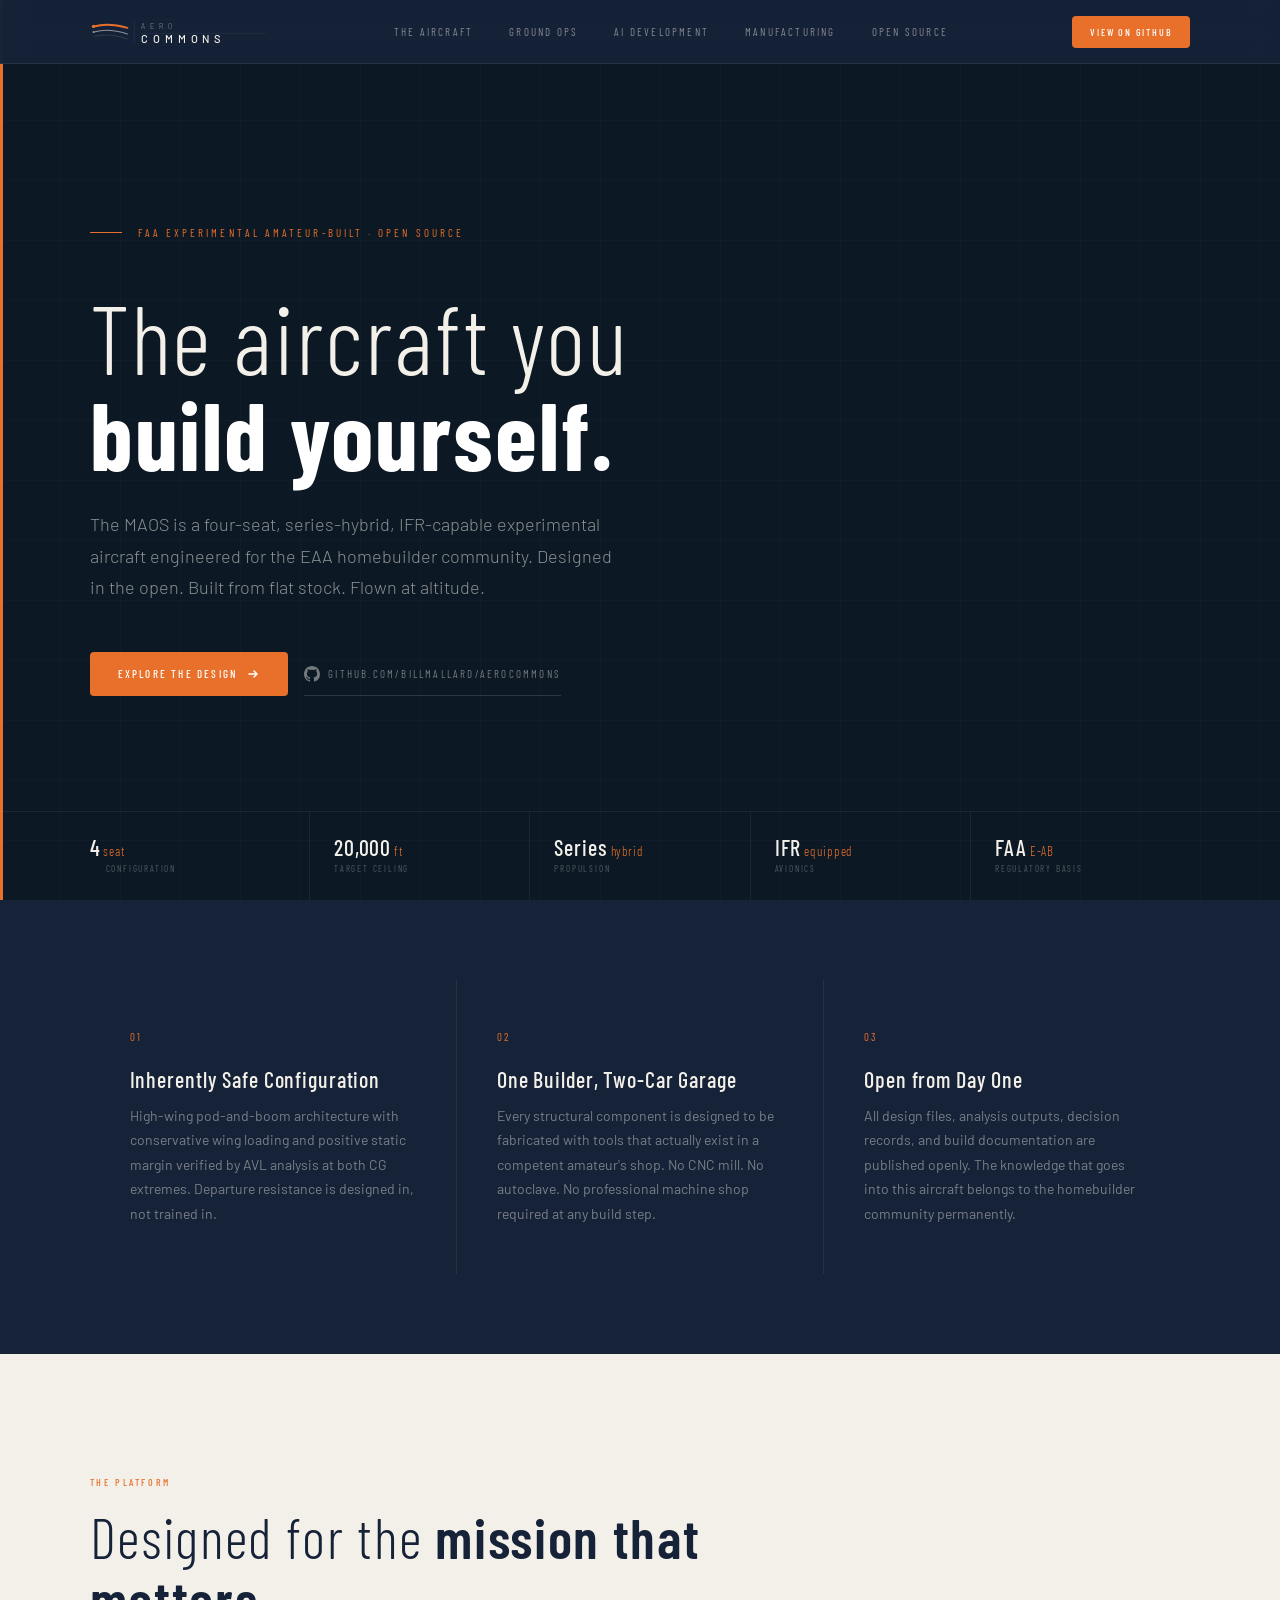
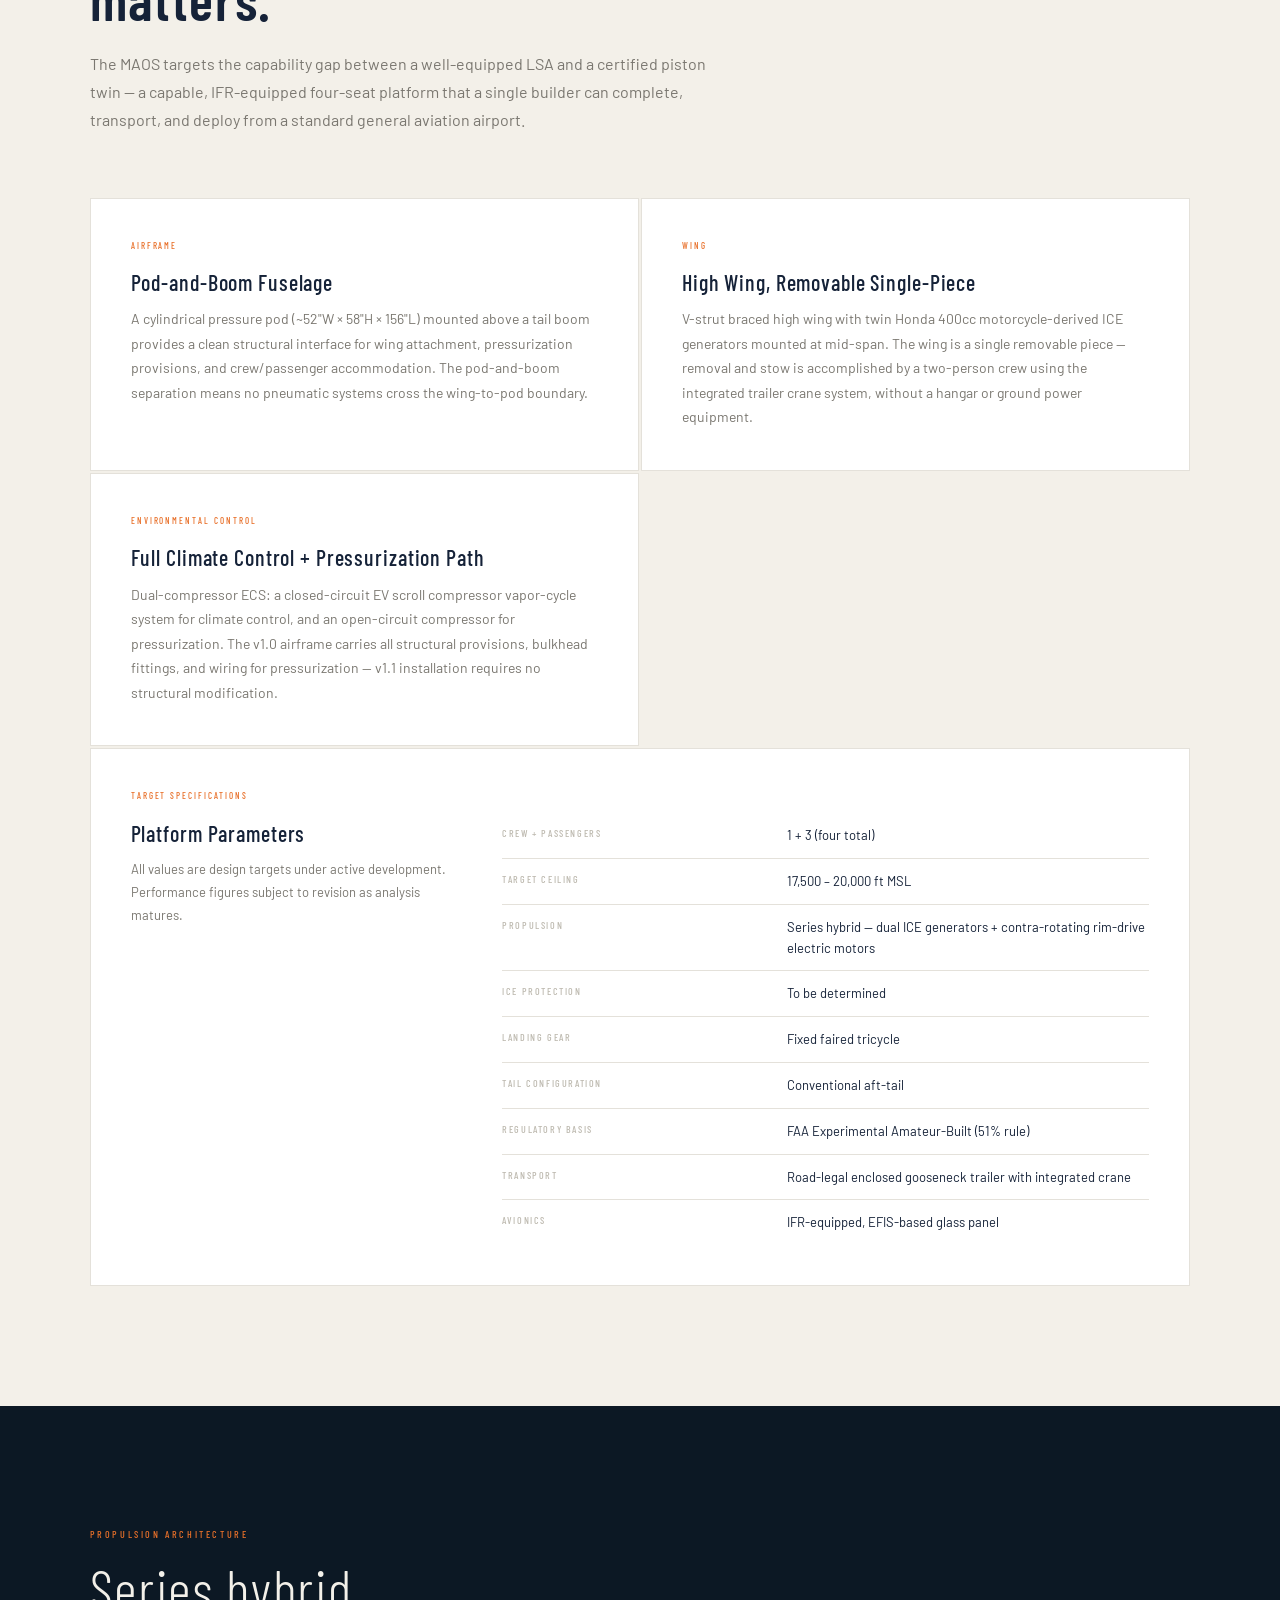
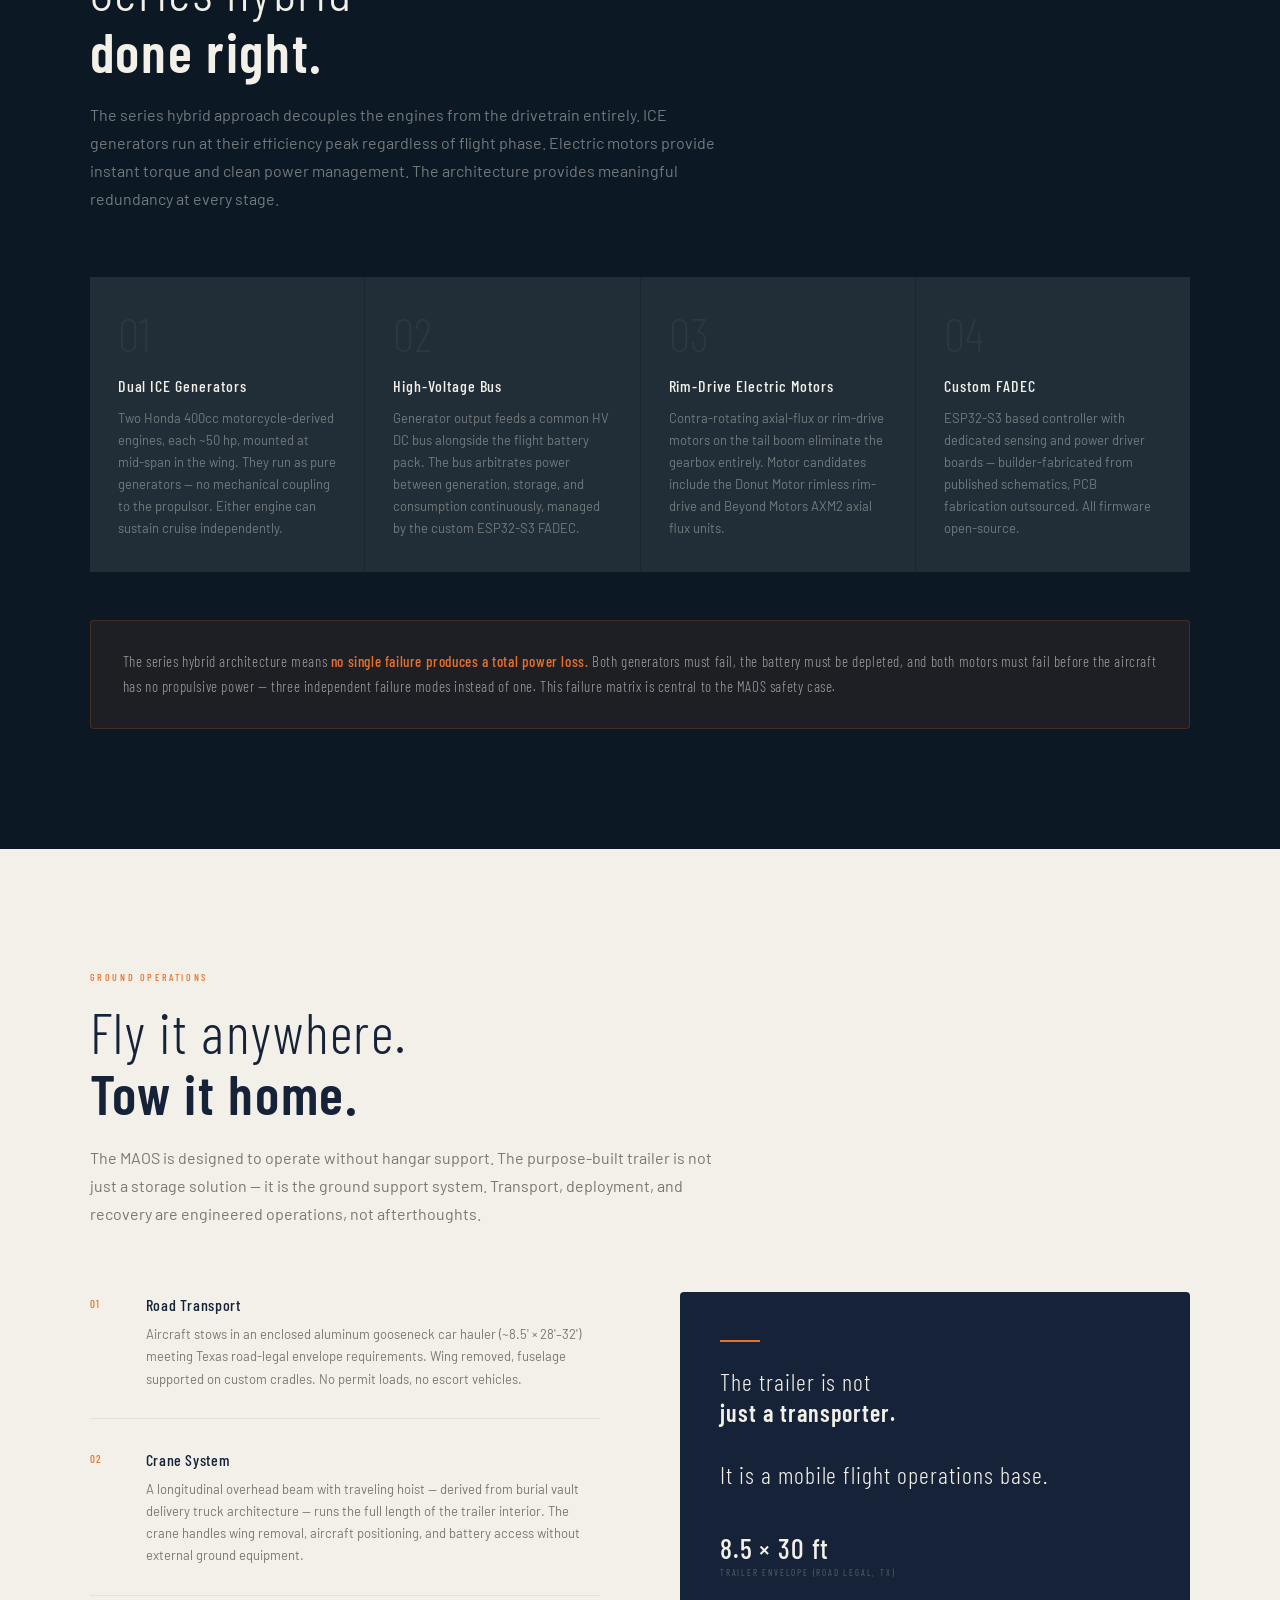
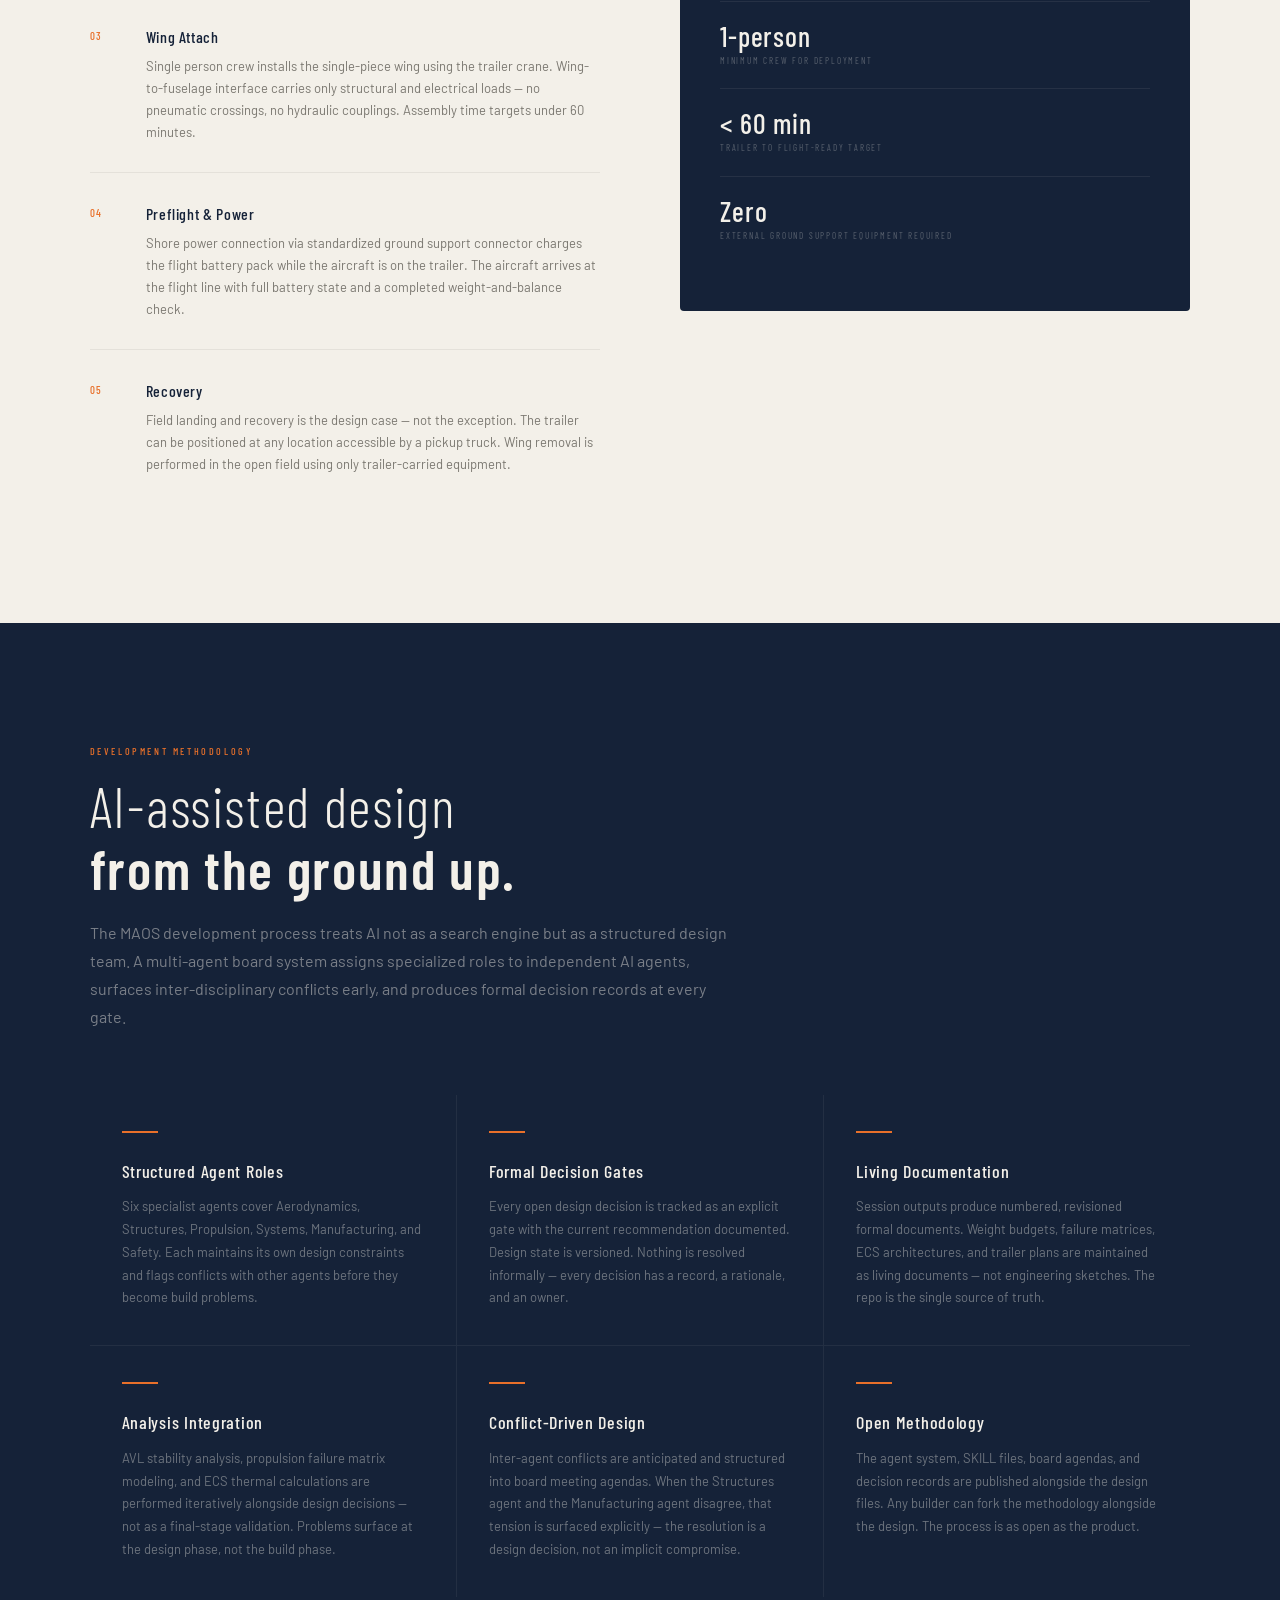
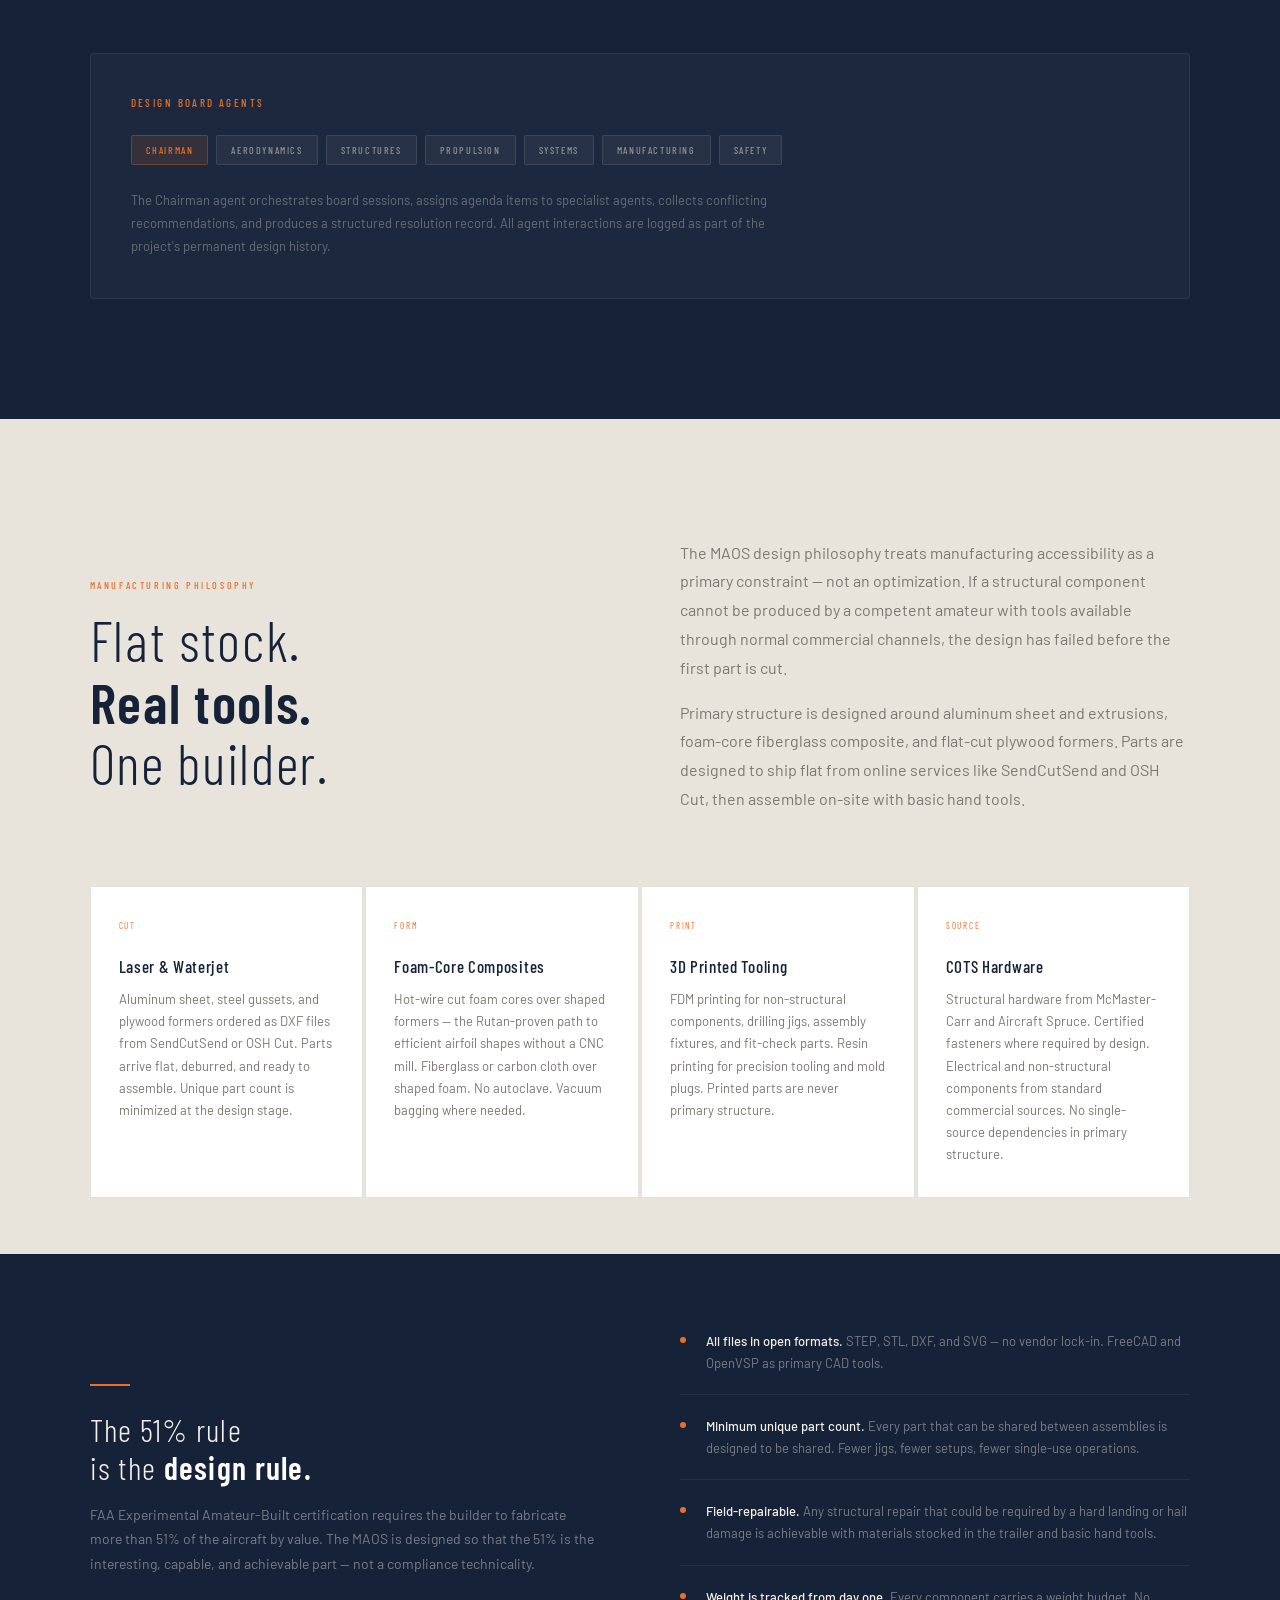
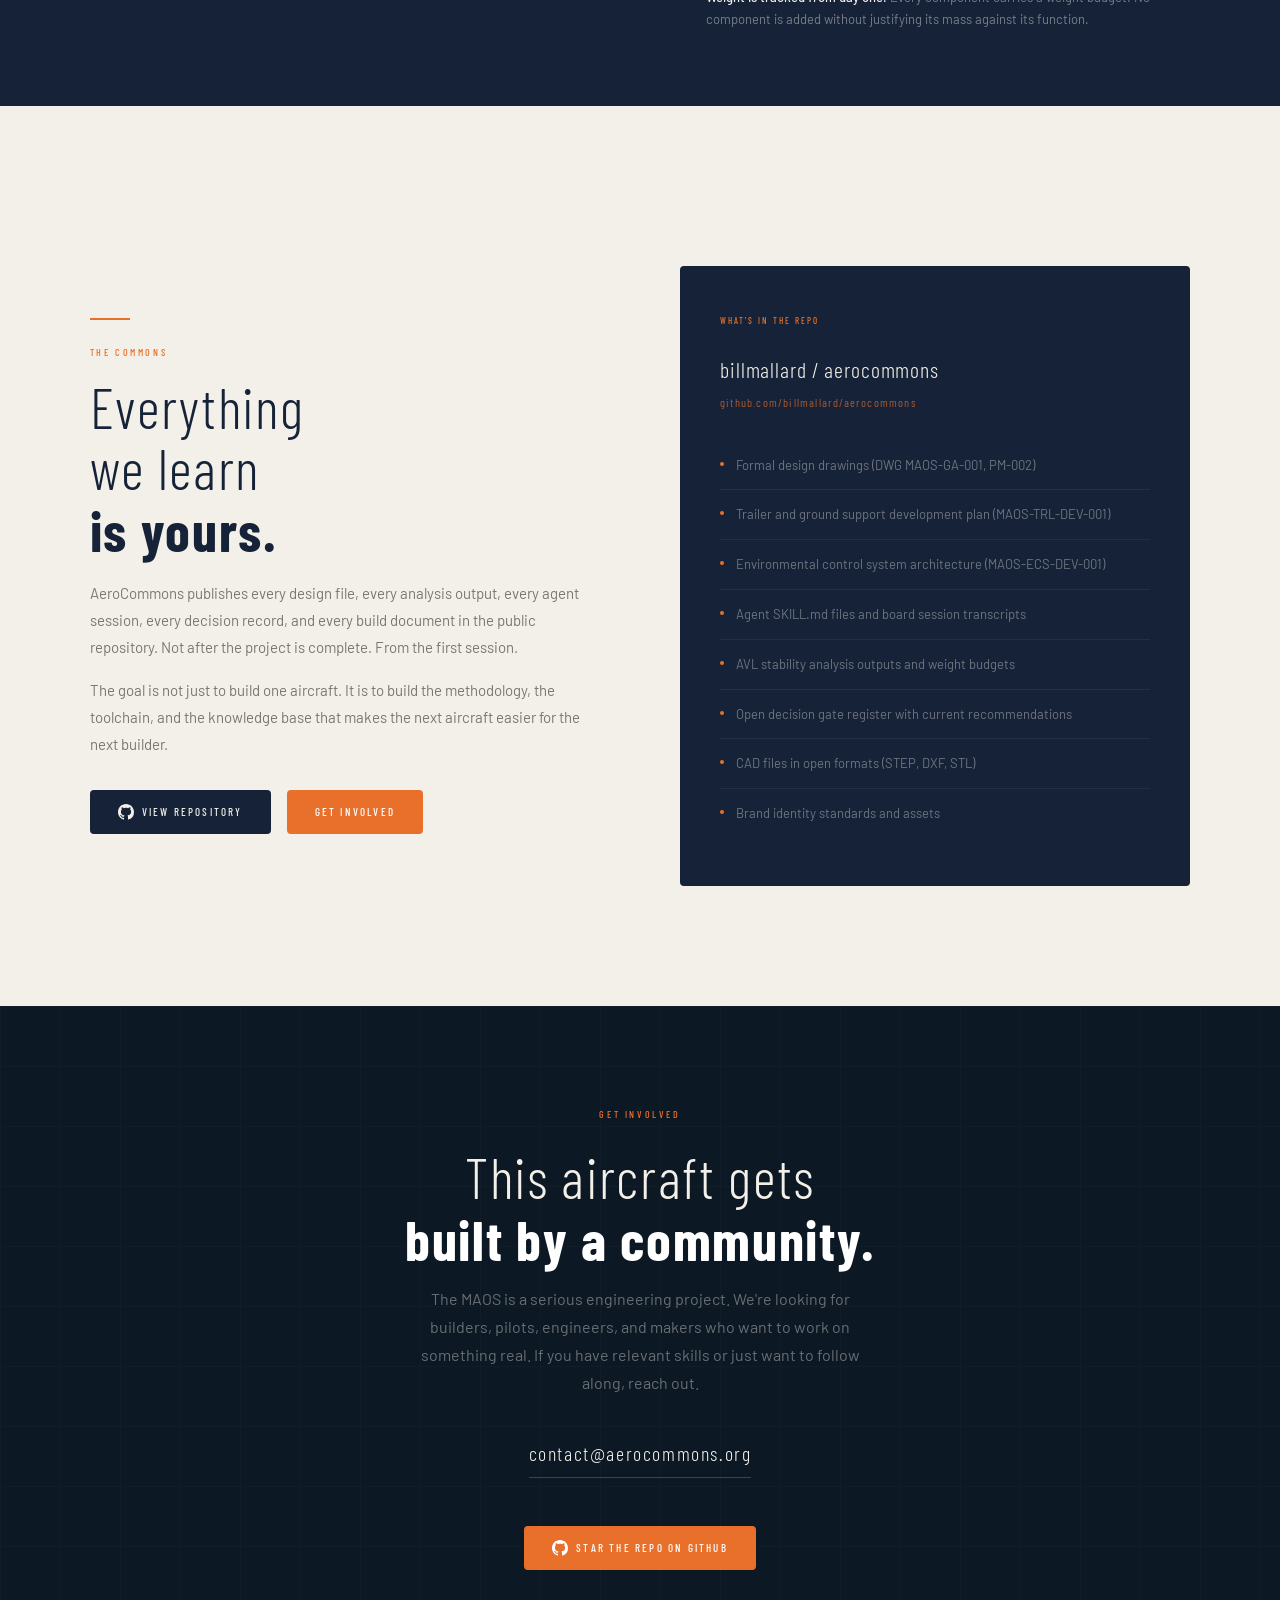
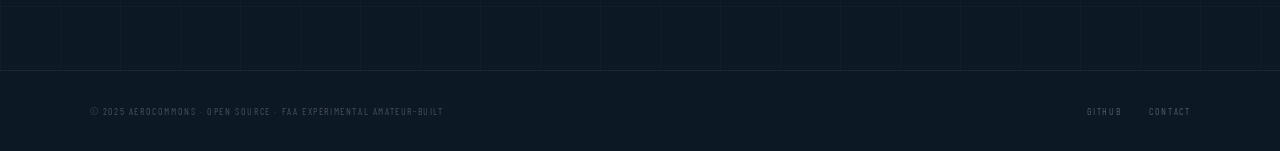
==== commit ad7c7108: "Content updates" ====
--- a/index.html
+++ b/index.html
@@ -1381,7 +1381,7 @@
         <tr><td>Crew + Passengers</td><td>1 + 3 (four total)</td></tr>
         <tr><td>Target Ceiling</td><td>17,500 – 20,000 ft MSL</td></tr>
         <tr><td>Propulsion</td><td>Series hybrid — dual ICE generators + contra-rotating rim-drive electric motors</td></tr>
-        <tr><td>Ice Protection</td><td>TKS fluid system</td></tr>
+        <tr><td>Ice Protection</td><td>To be determined</td></tr>
         <tr><td>Landing Gear</td><td>Fixed faired tricycle</td></tr>
         <tr><td>Tail Configuration</td><td>Conventional aft-tail</td></tr>
         <tr><td>Regulatory Basis</td><td>FAA Experimental Amateur-Built (51% rule)</td></tr>
@@ -1440,7 +1440,7 @@
   <div class="section-header reveal">
     <span class="tag">Ground Operations</span>
     <h2>Fly it anywhere.<br><strong>Tow it home.</strong></h2>
-    <p>The MAOS is designed to operate from remote airstrips without hangar support. The purpose-built trailer is not a storage solution — it is the ground support system. Transport, deployment, and recovery are engineered operations, not afterthoughts.</p>
+    <p>The MAOS is designed to operate without hangar support. The purpose-built trailer is not just a storage solution — it is the ground support system. Transport, deployment, and recovery are engineered operations, not afterthoughts.</p>
   </div>
 
   <div class="ground-cols">
@@ -1466,7 +1466,7 @@
         <div class="ground-step-num">03</div>
         <div>
           <h4>Wing Attach</h4>
-          <p>Two-person crew installs the single-piece wing using the trailer crane. Wing-to-fuselage interface carries only structural and electrical loads — no pneumatic crossings, no hydraulic couplings. Assembly time targets under 60 minutes.</p>
+          <p>Single person crew installs the single-piece wing using the trailer crane. Wing-to-fuselage interface carries only structural and electrical loads — no pneumatic crossings, no hydraulic couplings. Assembly time targets under 60 minutes.</p>
         </div>
       </div>
 
@@ -1490,14 +1490,14 @@
 
     <div class="ground-aside reveal reveal-delay-2">
       <div class="rule-orange"></div>
-      <h3>The trailer is not<br><strong>a transporter.</strong><br>It is a mobile flight operations base.</h3>
+      <h3>The trailer is not<br><strong>just a transporter.</strong><br>It is a mobile flight operations base.</h3>
 
       <div class="ground-stat">
         <div class="ground-stat-value">8.5 × 30 ft</div>
         <div class="ground-stat-label">Trailer envelope (road legal, TX)</div>
       </div>
       <div class="ground-stat">
-        <div class="ground-stat-value">2-person</div>
+        <div class="ground-stat-value">1-person</div>
         <div class="ground-stat-label">Minimum crew for deployment</div>
       </div>
       <div class="ground-stat">
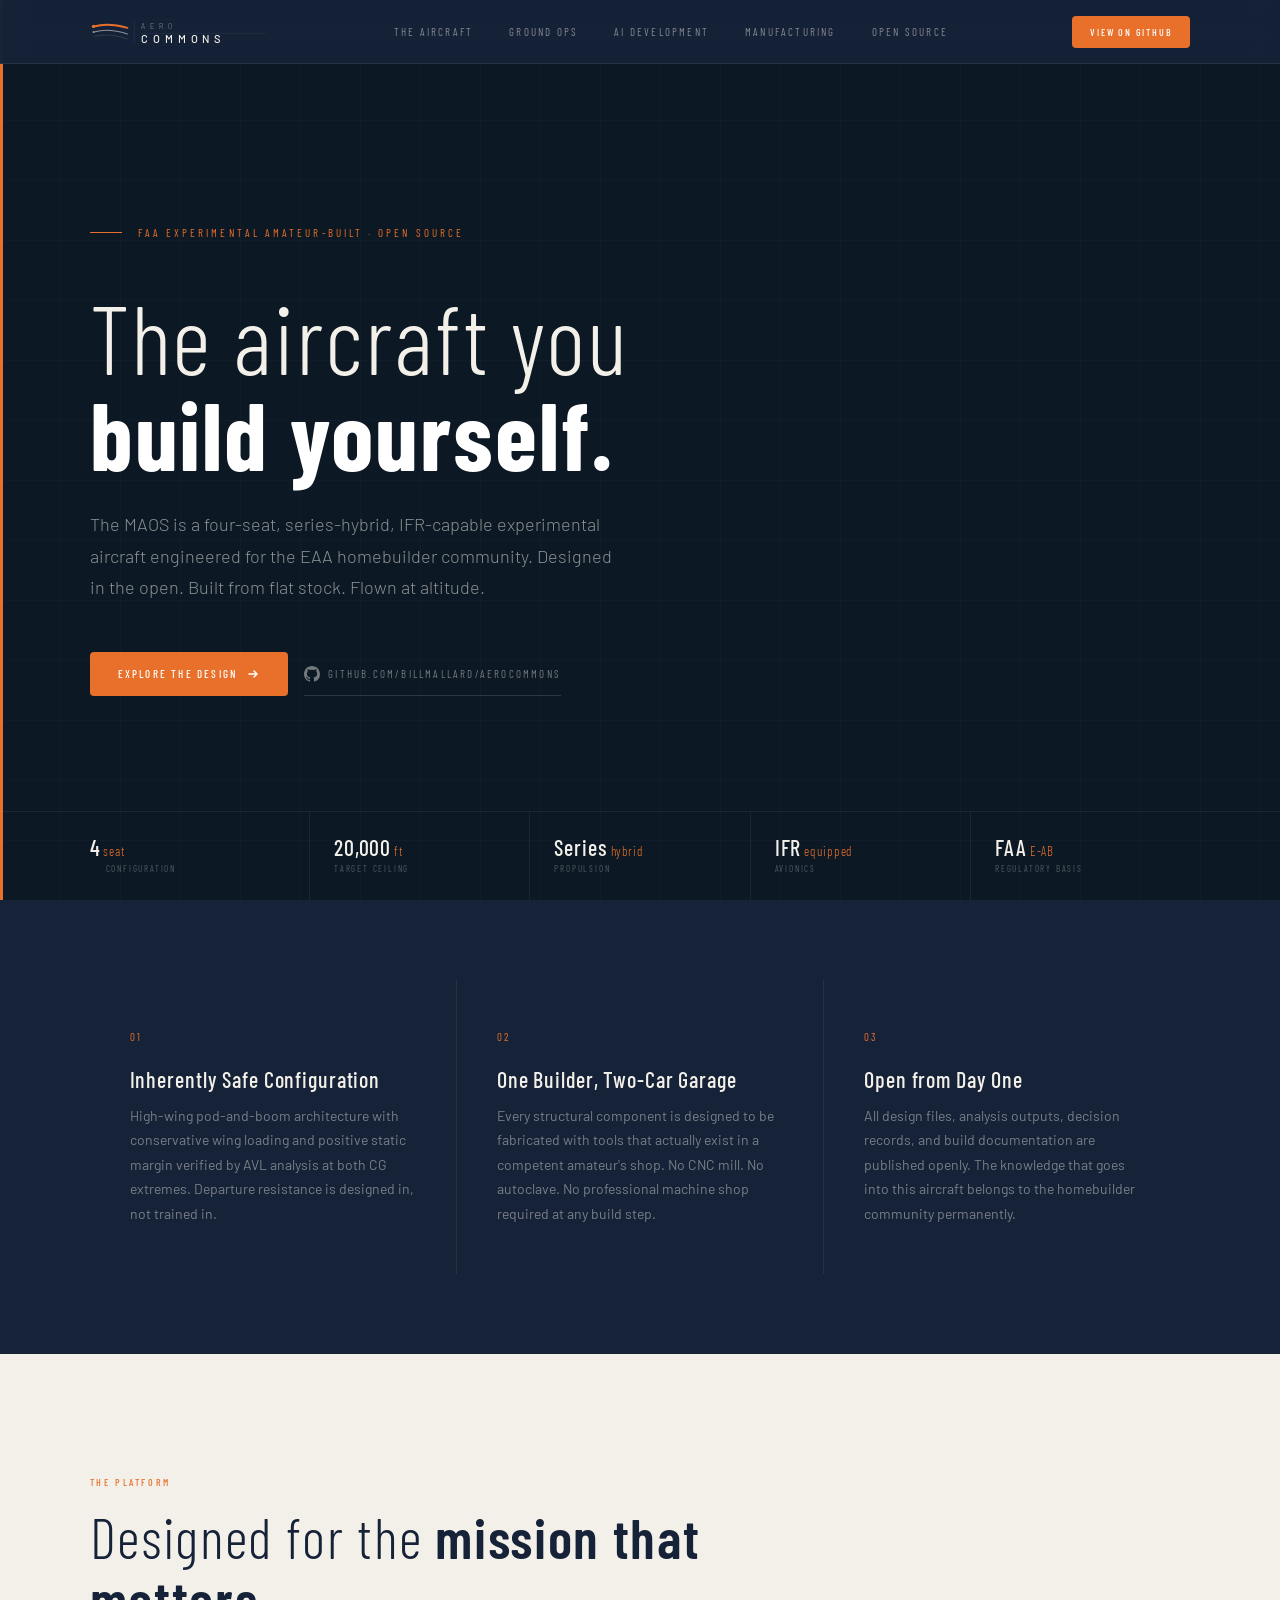
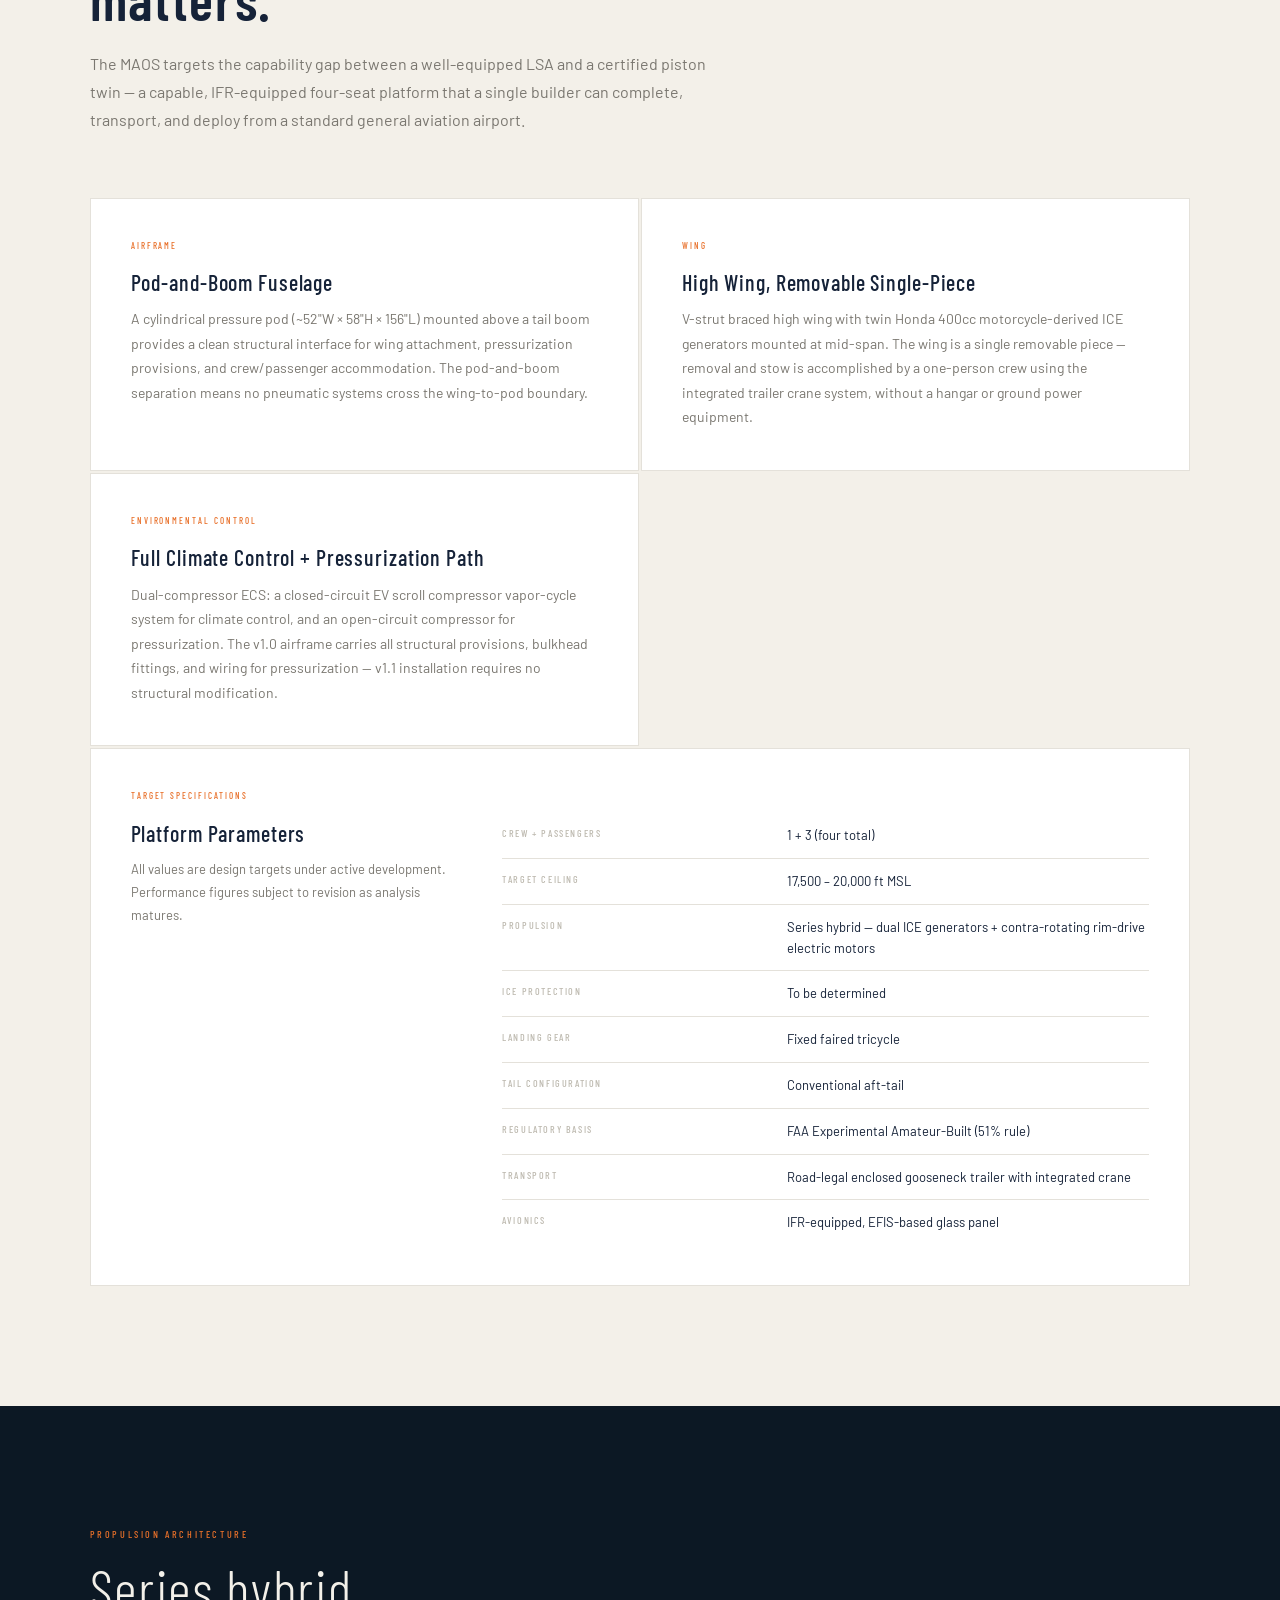
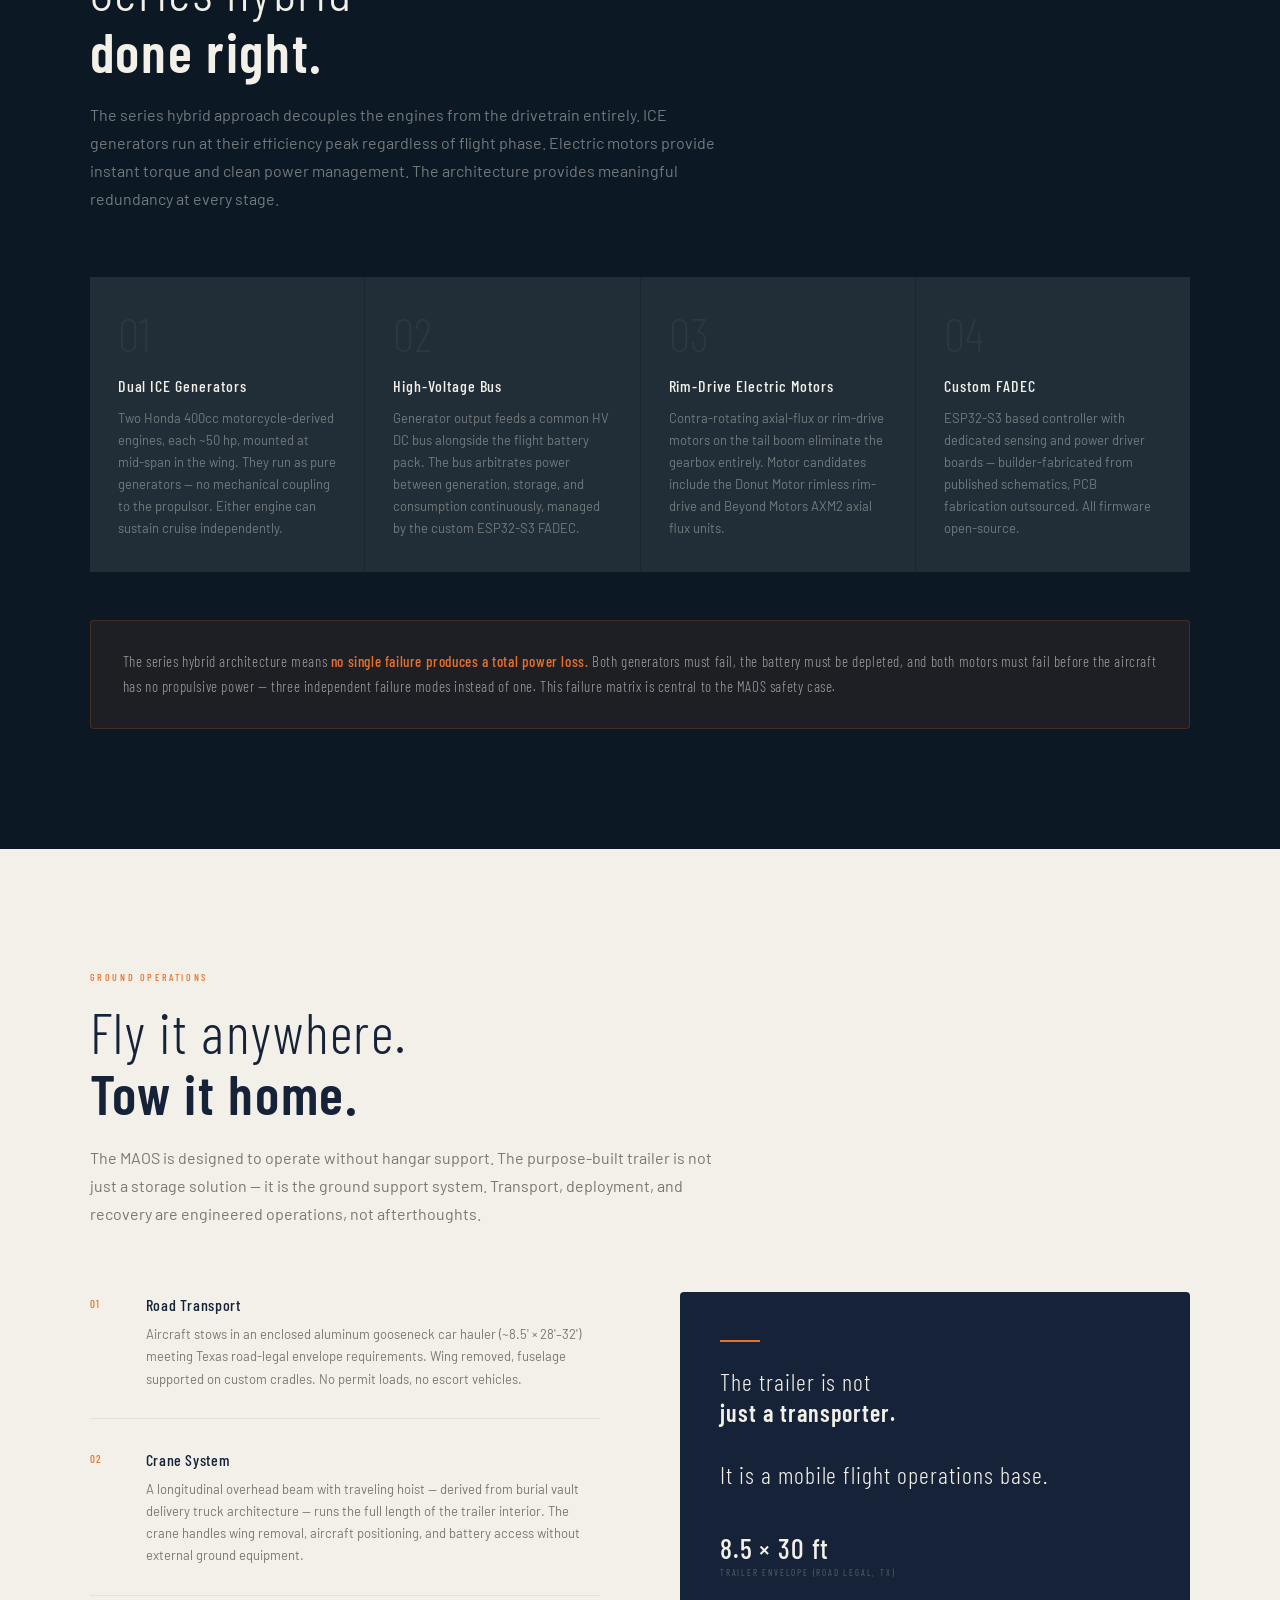
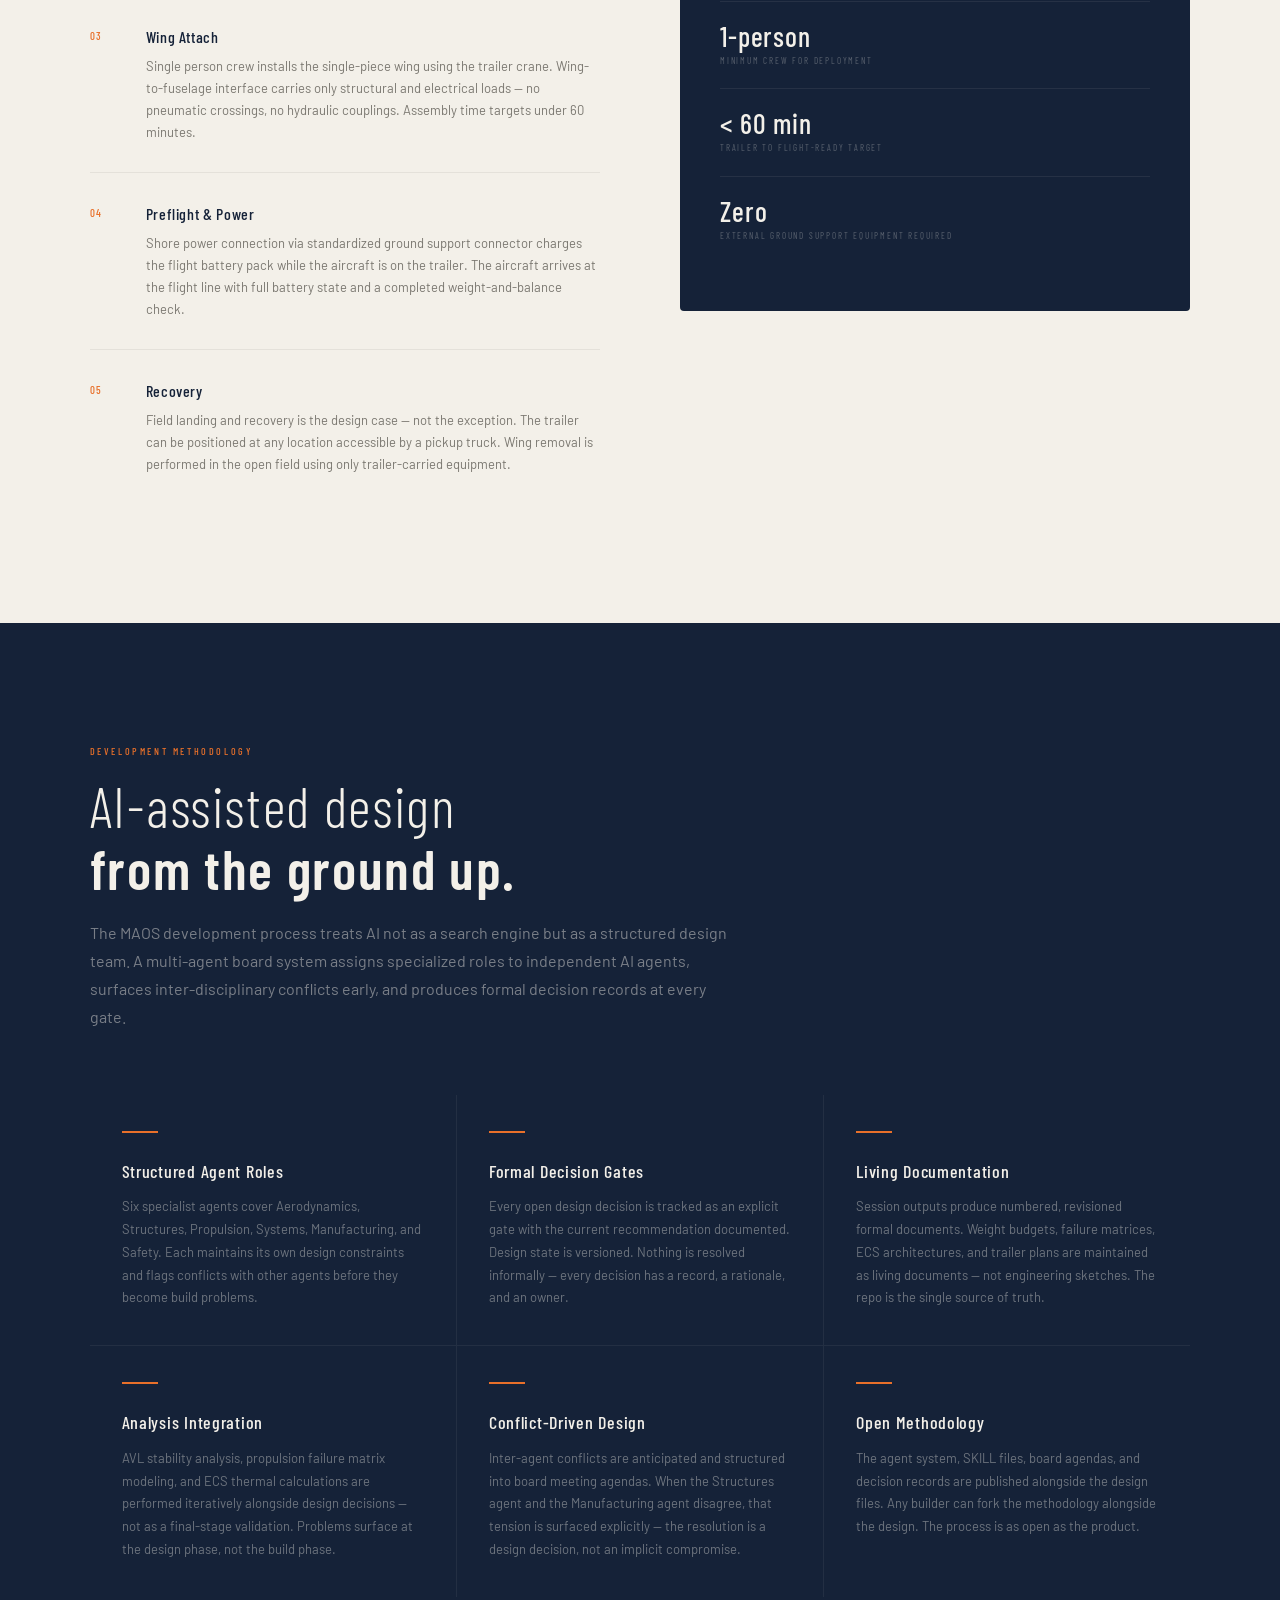
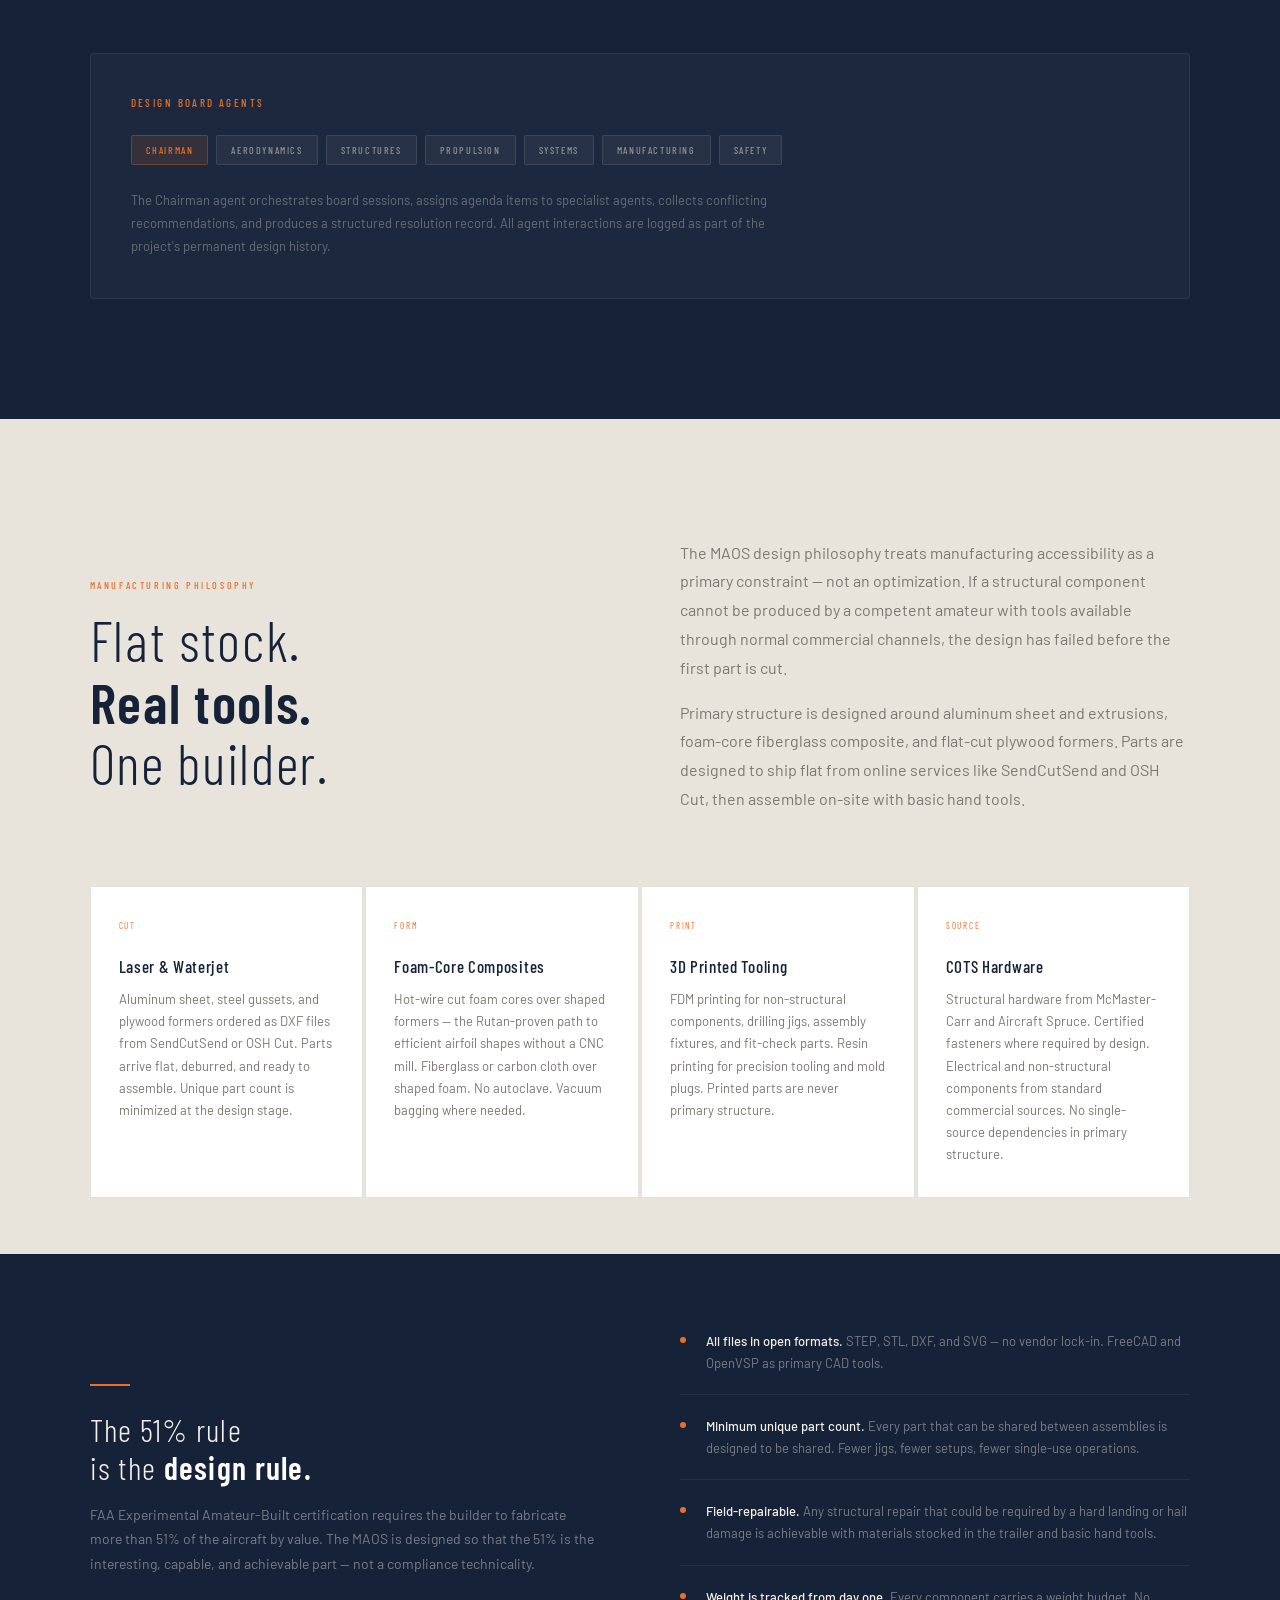
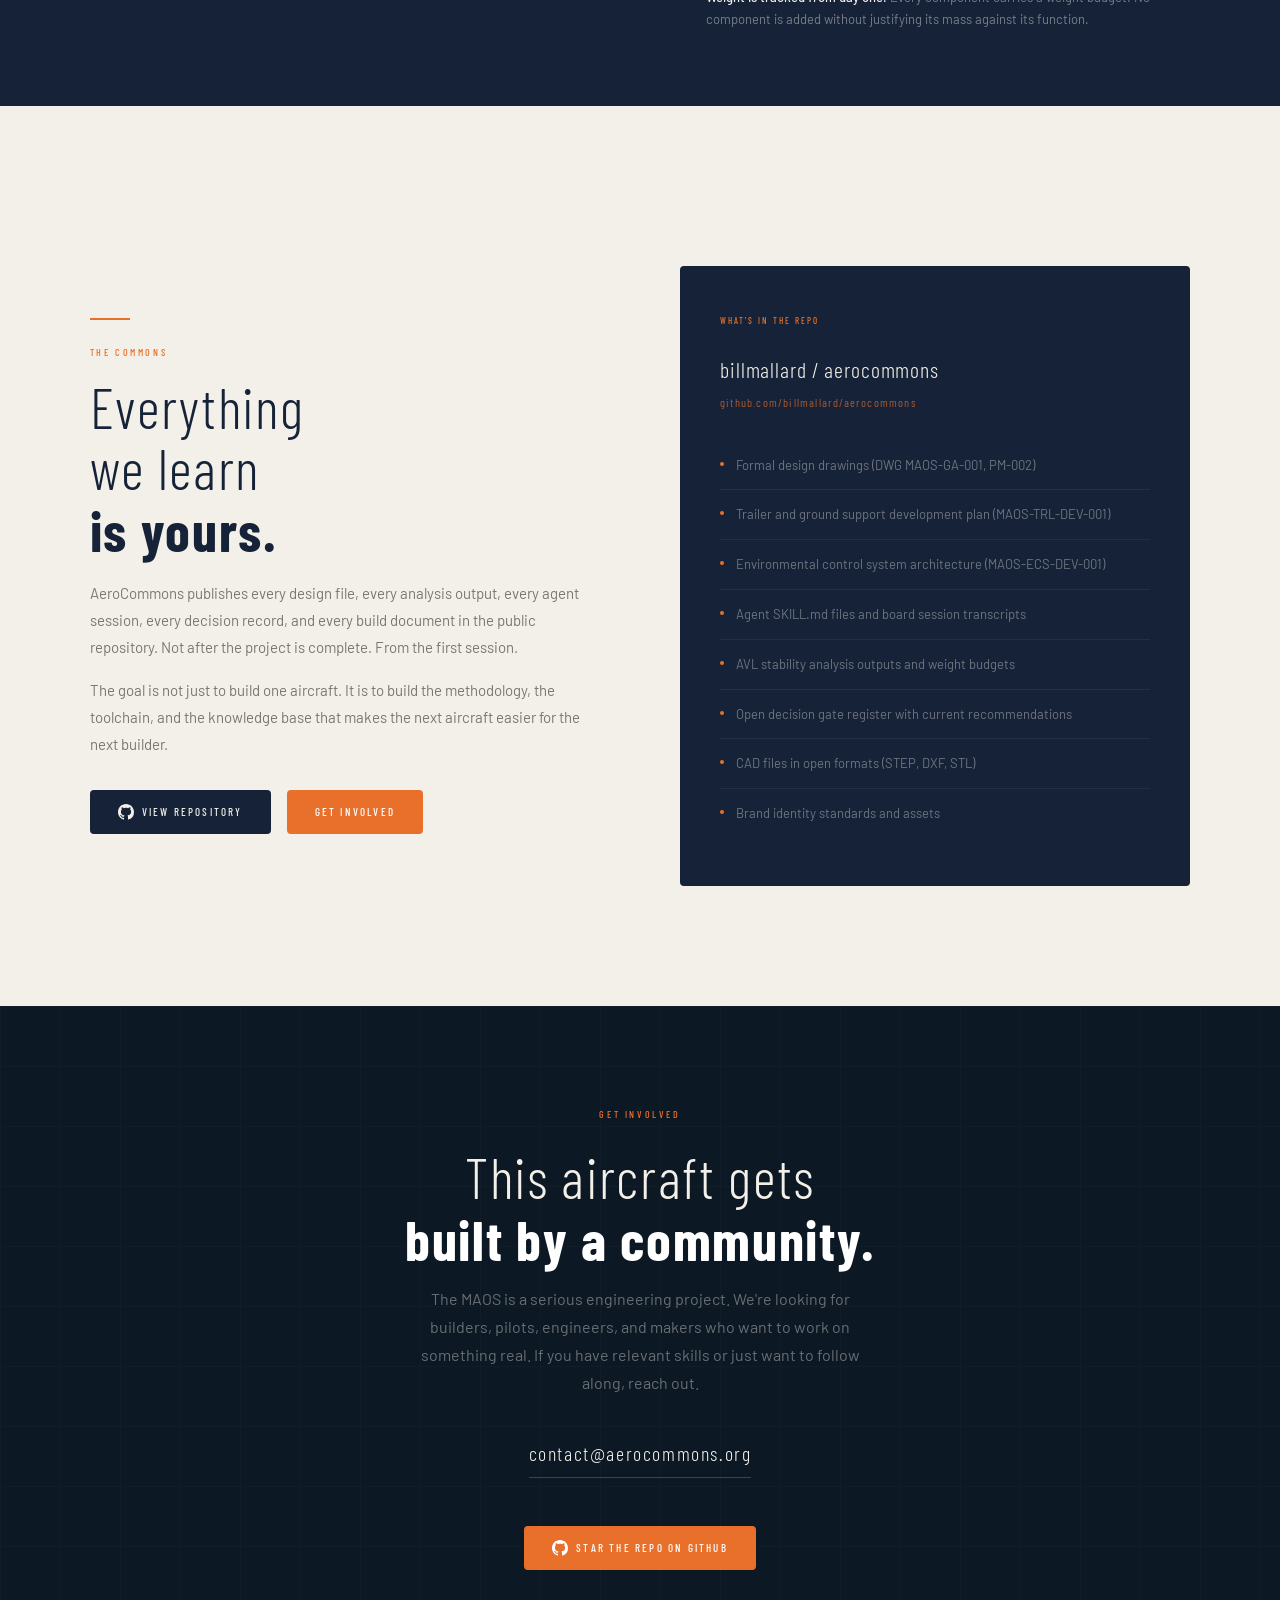
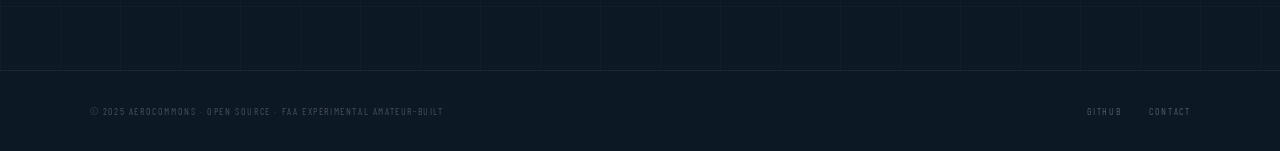
==== commit cea2361a: "Correction" ====
--- a/index.html
+++ b/index.html
@@ -1362,7 +1362,7 @@
     <div class="aircraft-card reveal reveal-delay-1">
       <div class="aircraft-card-tag">Wing</div>
       <h3>High Wing, Removable Single-Piece</h3>
-      <p>V-strut braced high wing with twin Honda 400cc motorcycle-derived ICE generators mounted at mid-span. The wing is a single removable piece — removal and stow is accomplished by a two-person crew using the integrated trailer crane system, without a hangar or ground power equipment.</p>
+      <p>V-strut braced high wing with twin Honda 400cc motorcycle-derived ICE generators mounted at mid-span. The wing is a single removable piece — removal and stow is accomplished by a one-person crew using the integrated trailer crane system, without a hangar or ground power equipment.</p>
     </div>
 
     <div class="aircraft-card reveal reveal-delay-2">
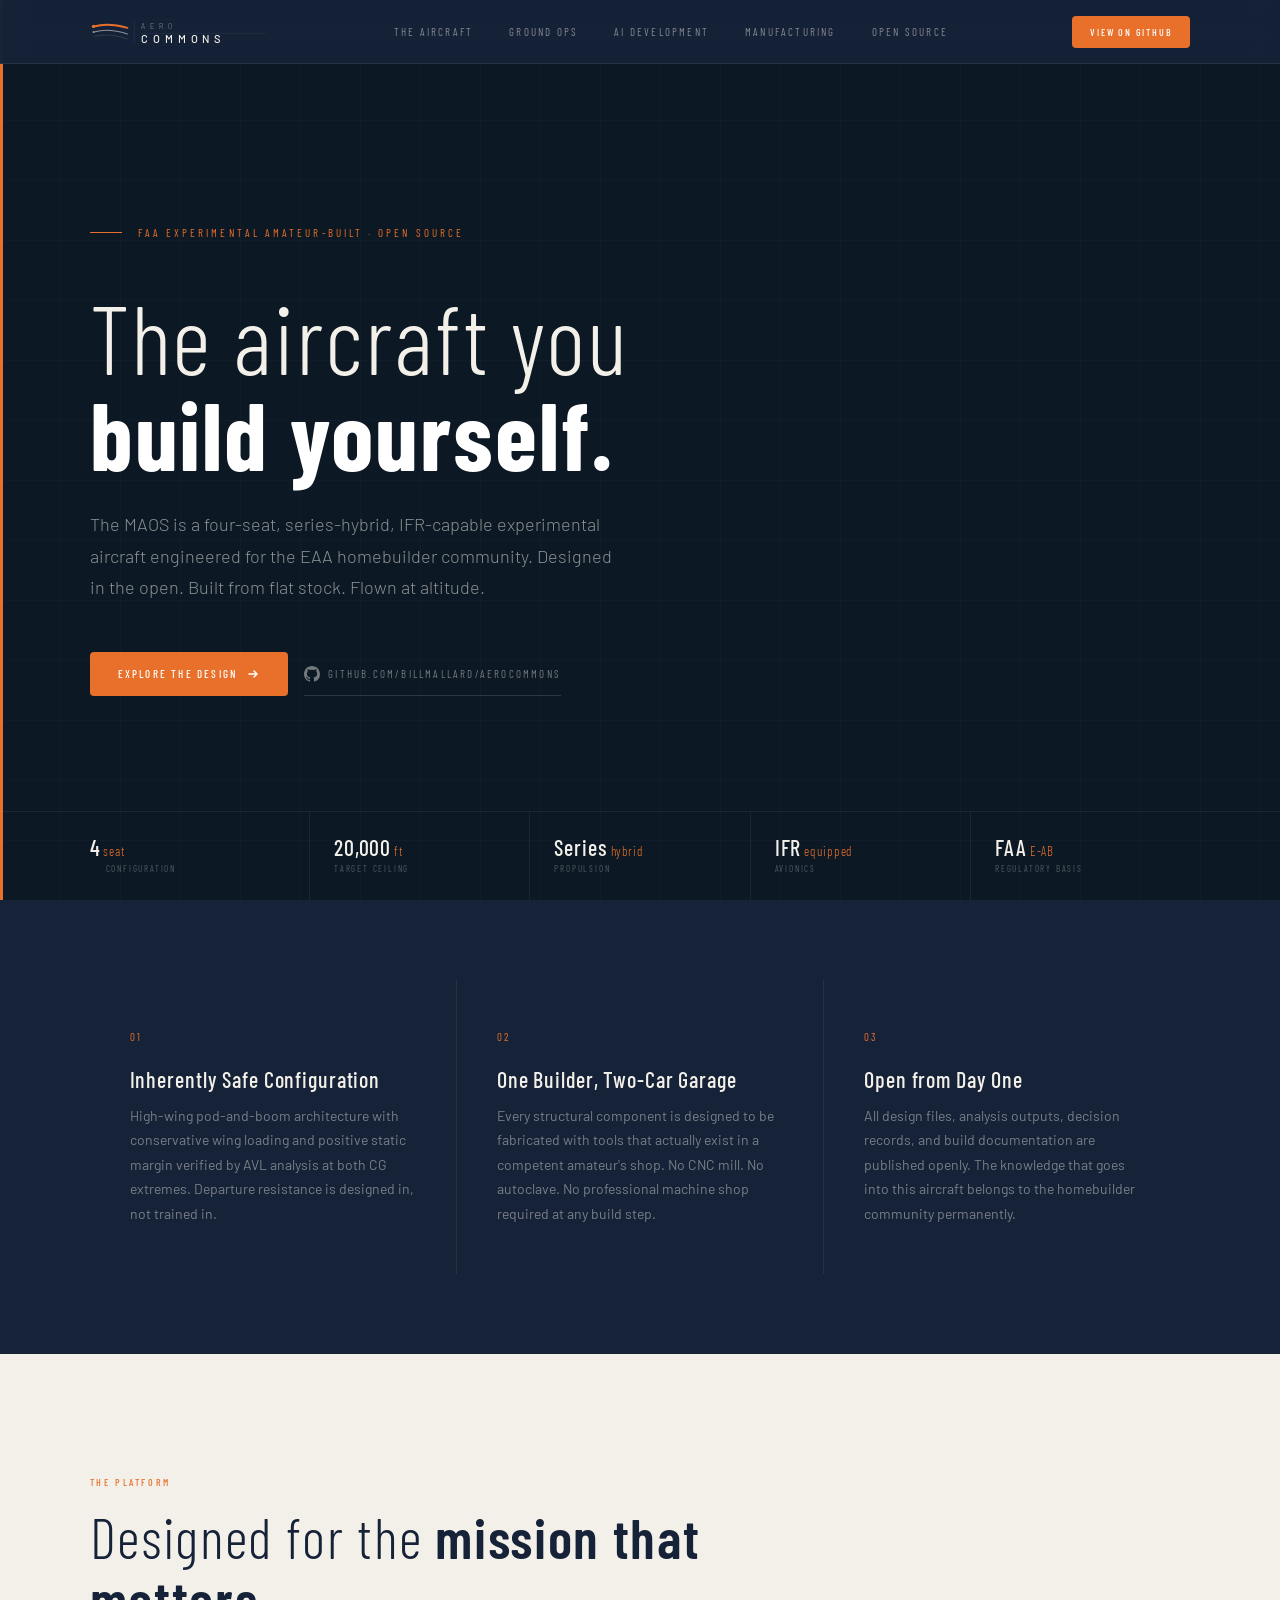
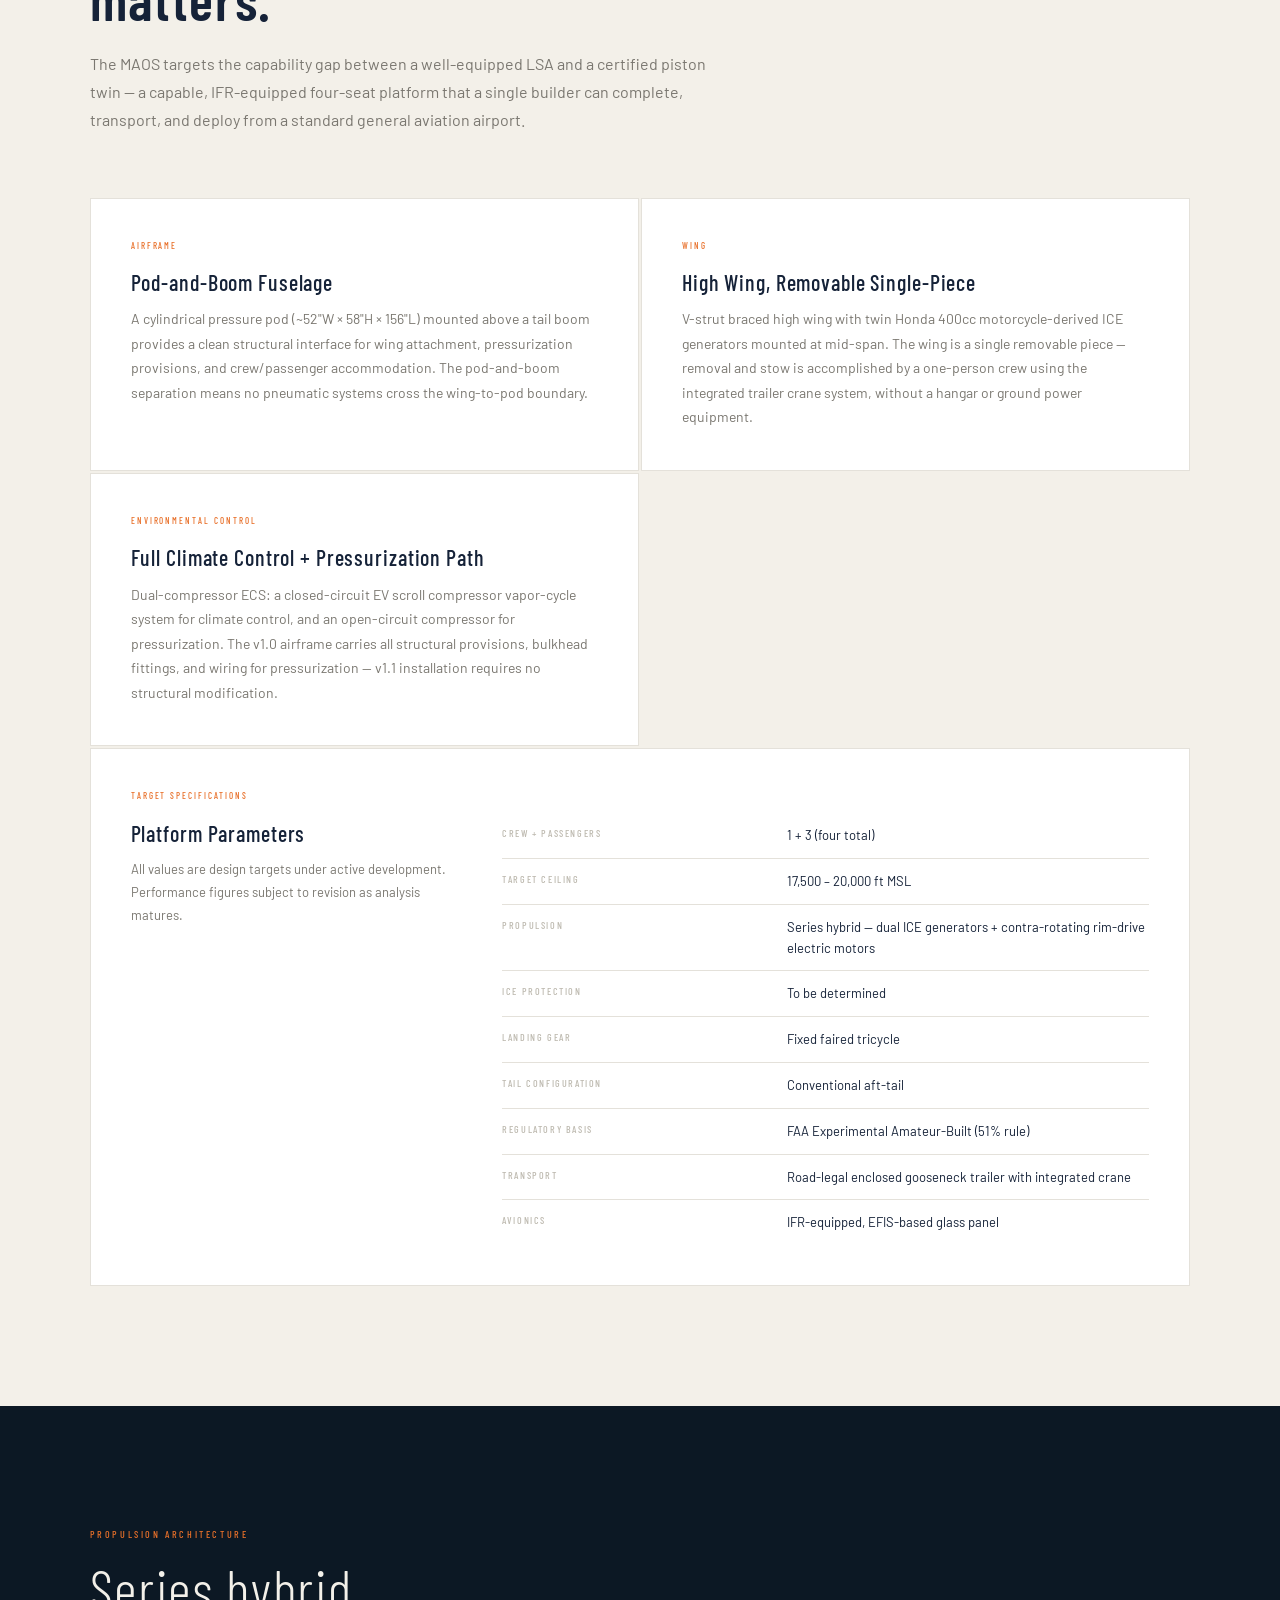
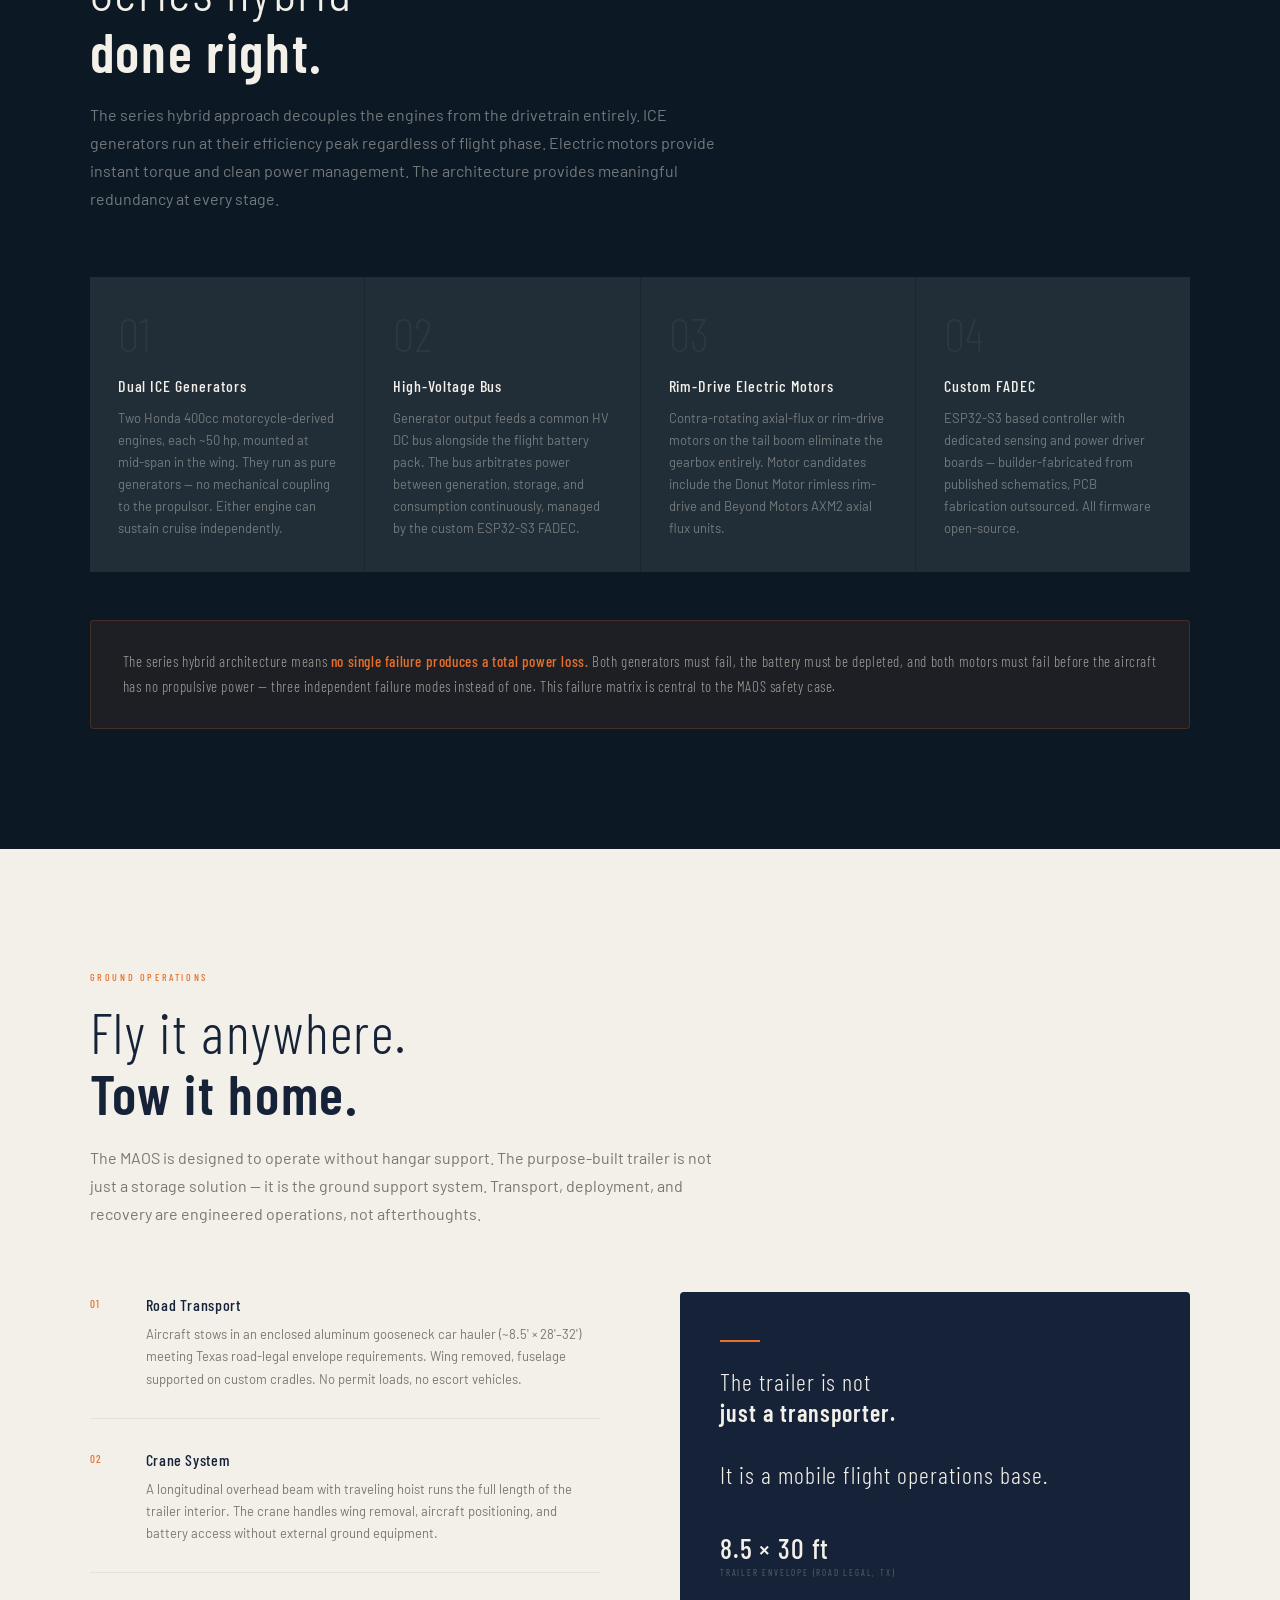
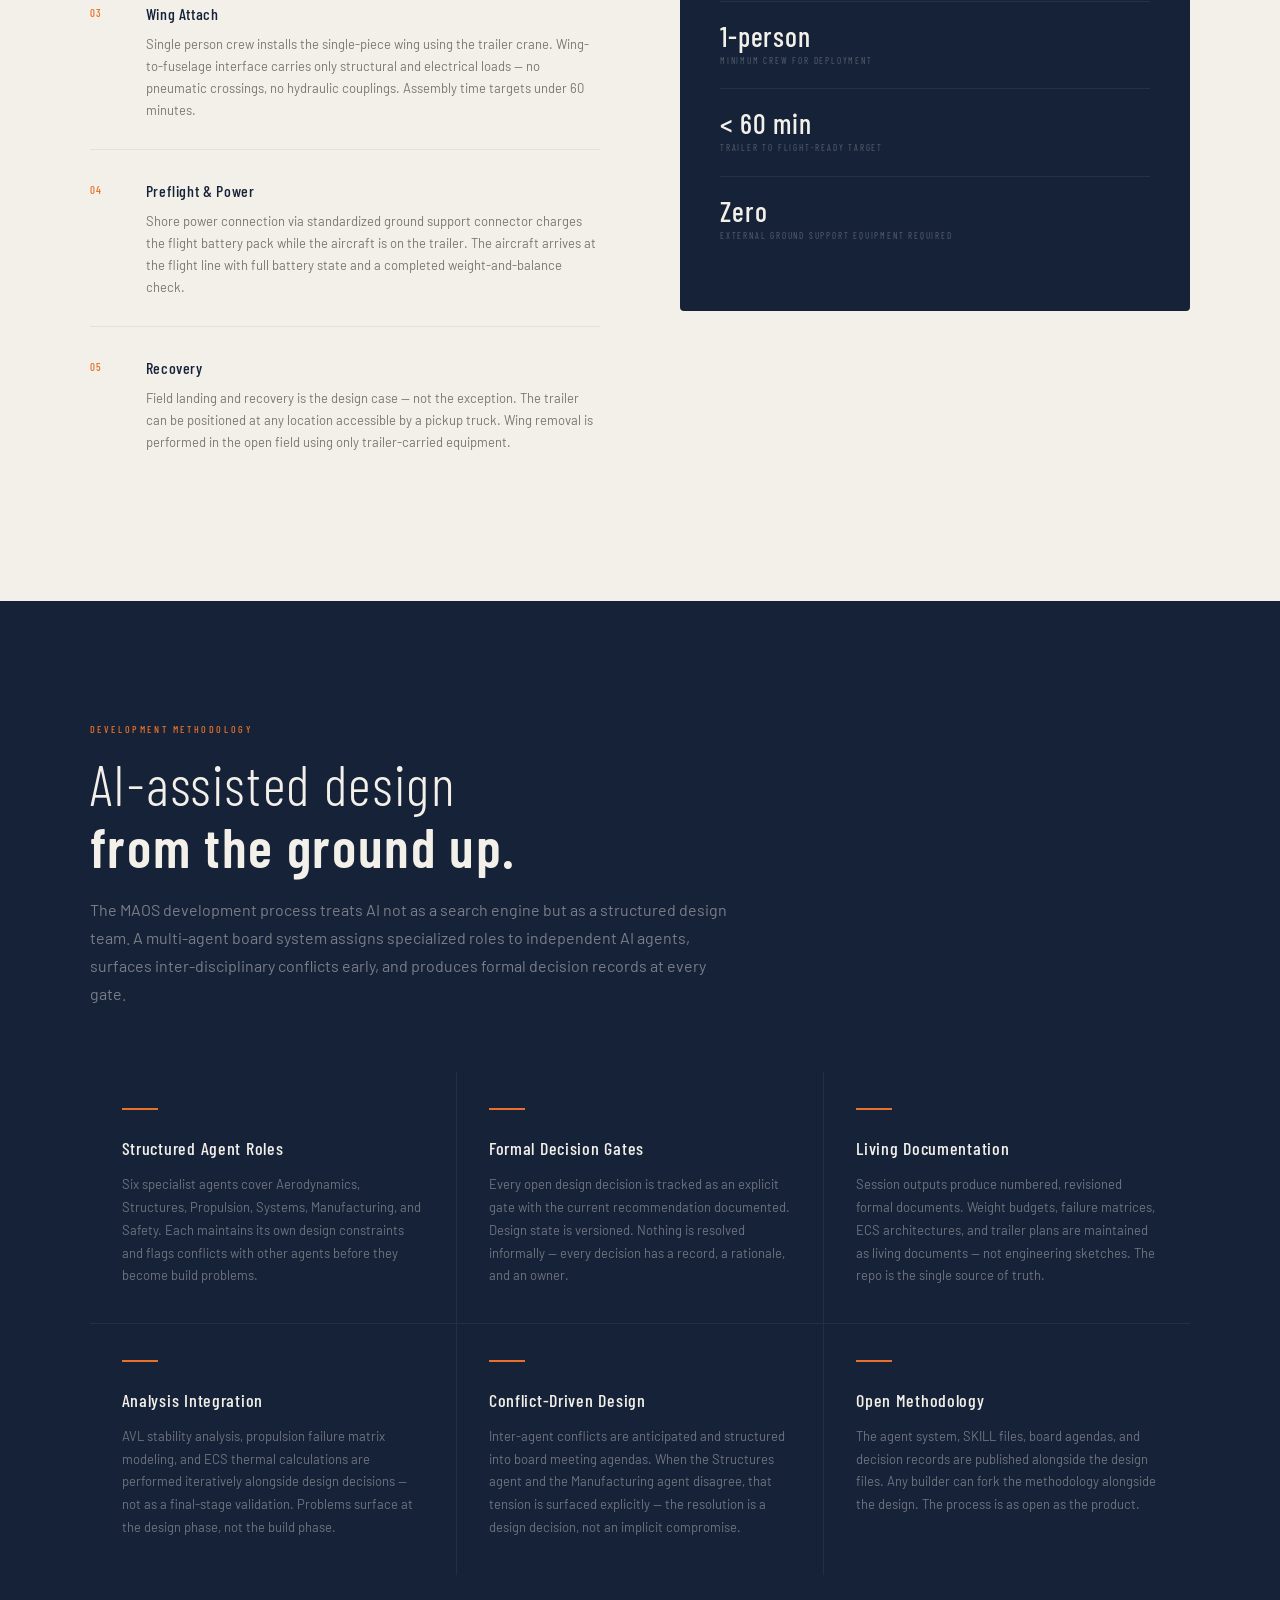
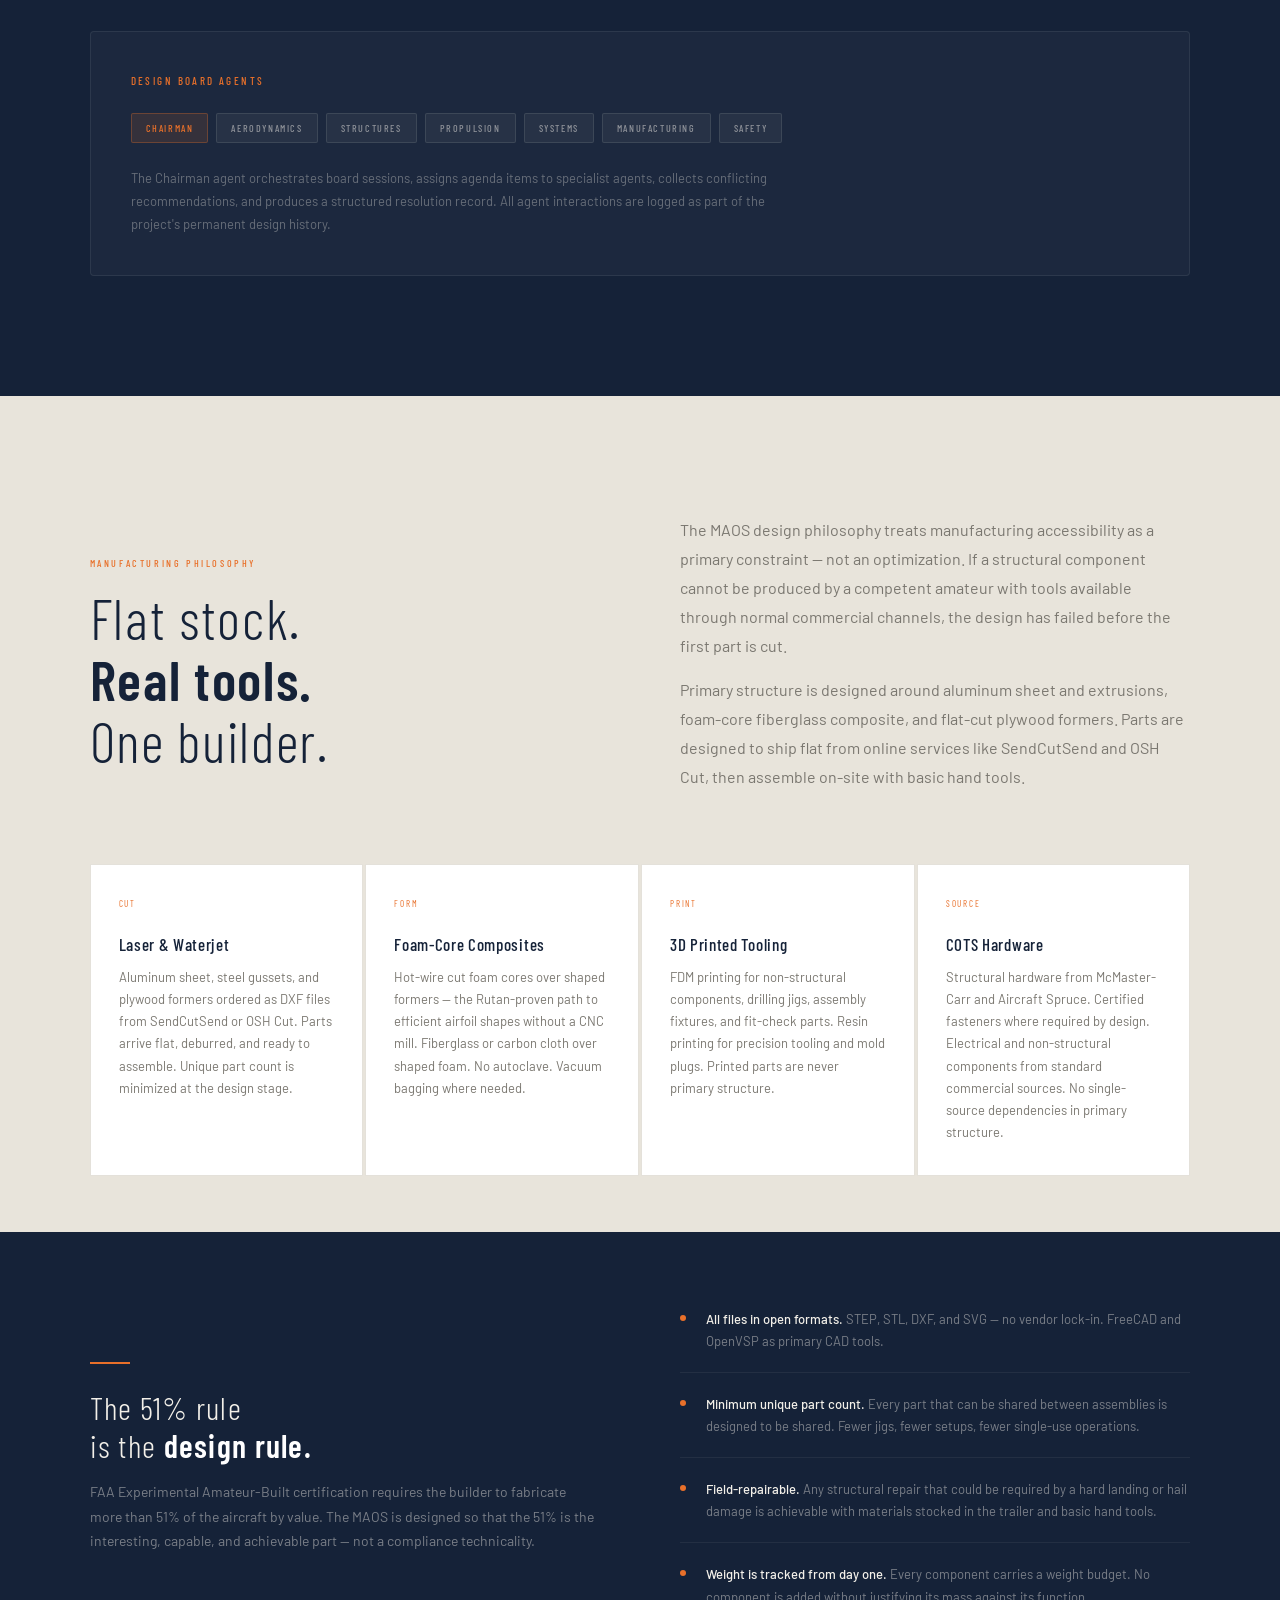
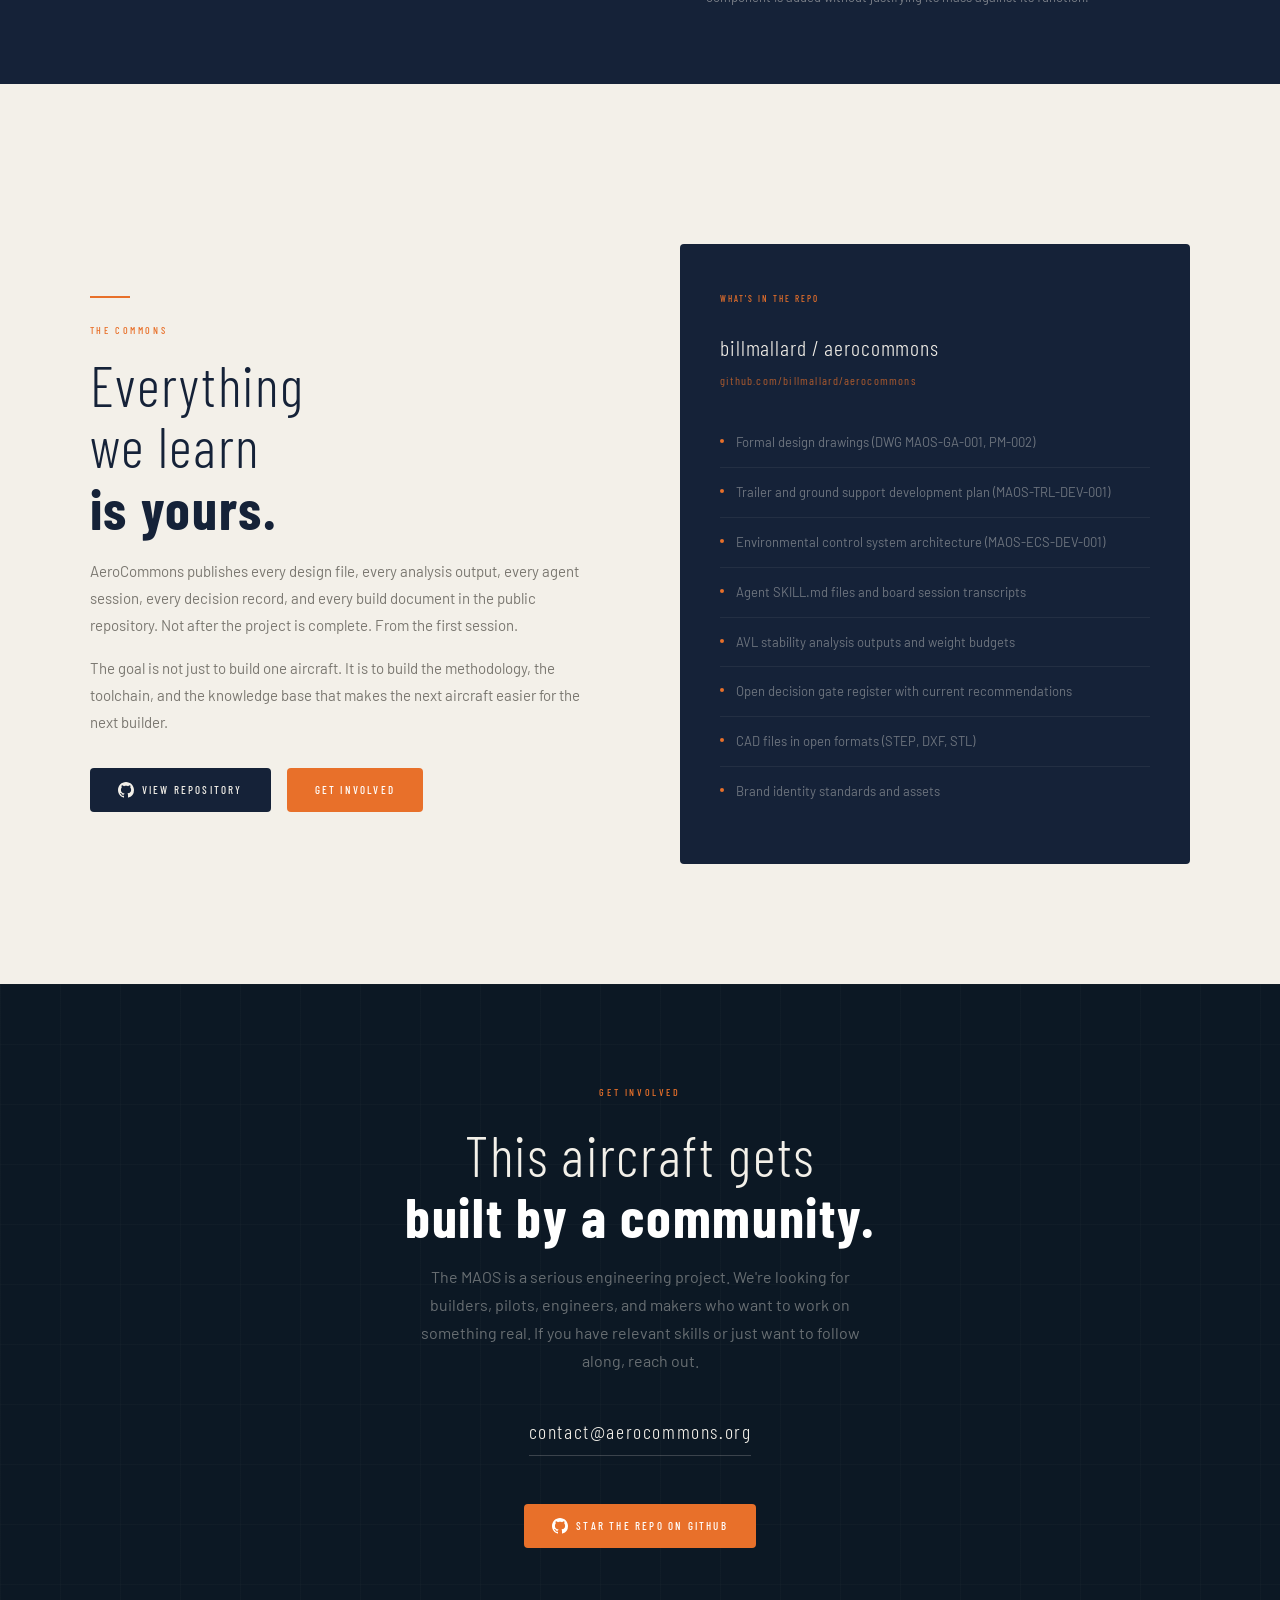
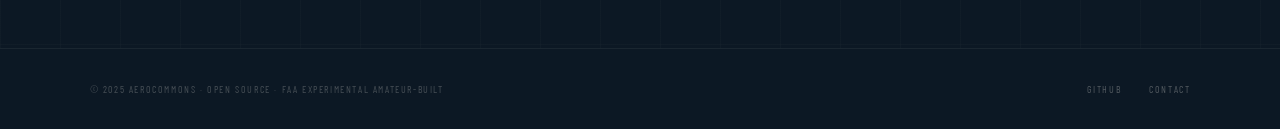
==== commit 3c17fd81: "Content update" ====
--- a/index.html
+++ b/index.html
@@ -1458,7 +1458,7 @@
         <div class="ground-step-num">02</div>
         <div>
           <h4>Crane System</h4>
-          <p>A longitudinal overhead beam with traveling hoist — derived from burial vault delivery truck architecture — runs the full length of the trailer interior. The crane handles wing removal, aircraft positioning, and battery access without external ground equipment.</p>
+          <p>A longitudinal overhead beam with traveling hoist runs the full length of the trailer interior. The crane handles wing removal, aircraft positioning, and battery access without external ground equipment.</p>
         </div>
       </div>
 
